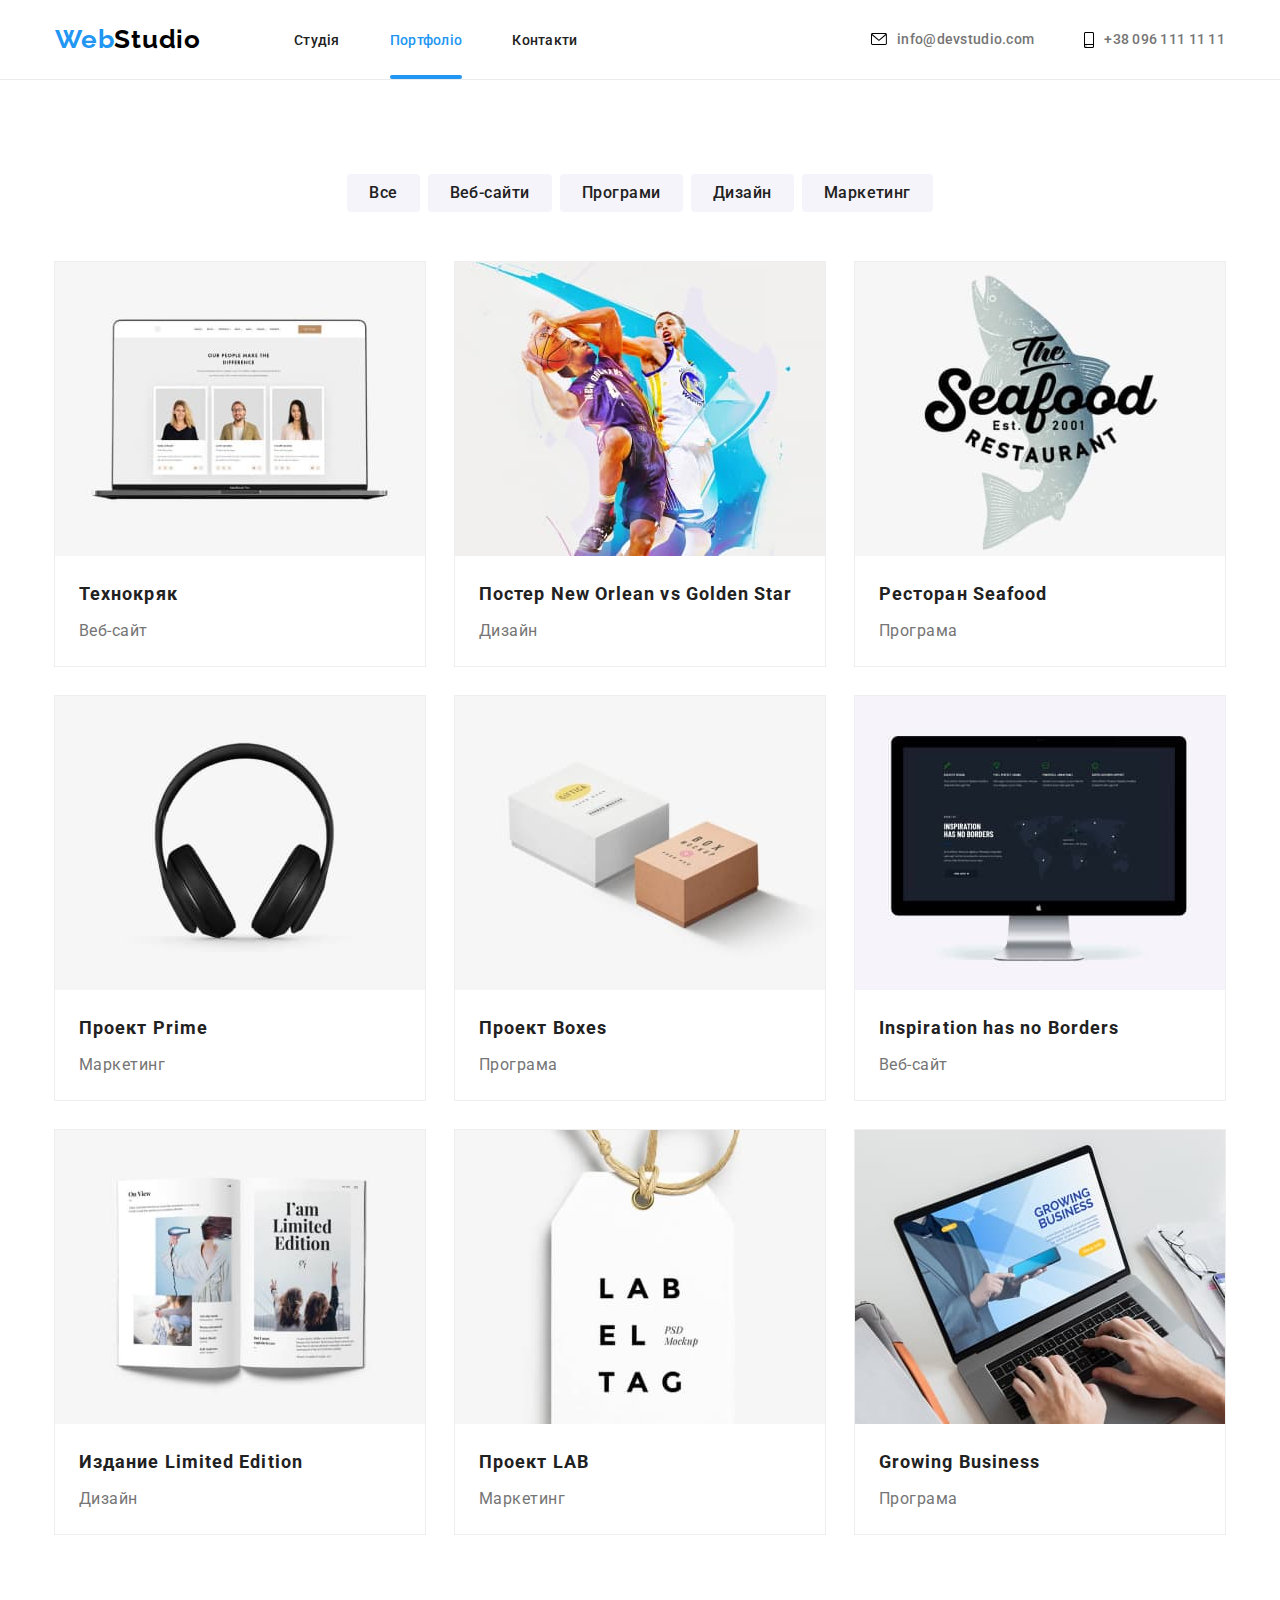
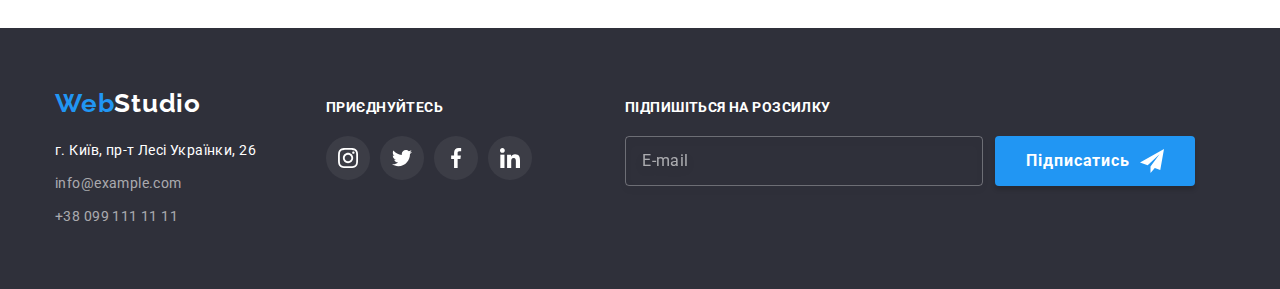
==== portfolio.html @ fa638c3e "copied" ====
<!DOCTYPE html>
<html lang="en">
<head>
    <meta charset="UTF-8">
    <meta http-equiv="X-UA-Compatible" content="IE=edge">
    <meta name="viewport" content="width=device-width, initial-scale=1.0">
    <link rel="stylesheet" href="https://cdnjs.cloudflare.com/ajax/libs/modern-normalize/1.0.0/modern-normalize.min.css">
    <link rel="stylesheet" href="css/main.min.css">
    <link rel="preconnect" href="https://fonts.googleapis.com">
    <link rel="preconnect" href="https://fonts.gstatic.com" crossorigin>
    <link href="https://fonts.googleapis.com/css2?family=Raleway:wght@700&family=Roboto:wght@400;500;700;900&display=swap"
        rel="stylesheet">
    <title>Portfolio</title>
</head>

<body>
    <header class="header">
        <!--Header-->
        <div class="container">
            <a class="logo link" href="">Web<span class="logo-span link">Studio</span></a>
            <nav class="nav">
                <ul class="nav__list list">
                    <li><a class="nav__link link" href="index.html">Студія</a></li>
                    <li><a class="nav__link link nav-portfolio" href="portfolio.html">Портфоліо</a></li>
                    <li><a class="nav__link link" href="/contacts">Контакти</a></li>
                </ul>
            </nav>
            <ul class="contact-list list">
                <li class="contact-list__item">
                    <a class="contact-list__contacts header-email link" href="mailto:info@devstudio.com">
                        <svg class="contact-list__icon" width="16" height="12">
                            <use href="./images/symbol-defs.svg#icon-envelope"></use>
                        </svg>info@devstudio.com
                    </a>
                </li>
                <li class="contact-list__item">
                    <a class="contact-list__contacts link" href="tel:+380961111111">
                        <svg class="contact-list__icon" width="10" height="16">
                            <use href="./images/symbol-defs.svg#icon-smartphone"></use>
                        </svg>+38 096 111 11 11
                    </a>
                </li>
            </ul>
        </div>
    </header>
    <main>
        <section class="portfolio-section section">
            <div class="container">
                <!--Filters-->
                <ul class="button-list list">
                    <li class="button-item">
                        <button class="button" type="button">Все</button>
                    </li>
                    <li class="button-item">
                        <button class="button" type="button">Веб-сайти</button>
                    </li>
                    <li class="button-item">
                        <button class="button" type="button">Програми</button>
                    </li>
                    <li class="button-item">
                        <button class="button" type="button">Дизайн</button>
                    </li>
                    <li class="button-item">
                        <button class="button" type="button">Маркетинг</button>
                    </li>
                </ul>
                <!--Projects-->
                <ul class="site-list list">
                    <li class="site-item">
                        <a class="project-link link" href="">
                            <div class="site-top-wrapper">
                                <img src="images/techcrack.jpg" alt="Технокряк" width="370" height="294">
                                <p class="site-top-text">Ресурс пропонує комплексні пропозиції з різним рівнем функціоналу та сервісів. Все це
                                    дозволить відвідувачу отримати вичерпні відомості про компанію або приватну особу</p>
                            </div>
                            <div class="project-info">
                                <h2 class="project-title">Технокряк</h2>
                                <p class="project-decription">Веб-сайт</p>
                            </div>
                        </a>
                    </li>
                    <li class="site-item">
                        <a class="project-link link" href="">
                            <div class="site-top-wrapper">
                                <img src="images/backetball.jpg" alt="New Orlean vs Golden Star" width="370" height="294">
                                <p class="site-top-text">Ресурс пропонує комплексні пропозиції з різним рівнем функціоналу та сервісів. Все це
                                    дозволить відвідувачу отримати вичерпні відомості про компанію або приватну особу</p>
                            </div>
                            <div class="project-info">
                                <h2 class="project-title">Постер New Orlean vs Golden Star</h2>
                                <p class="project-decription">Дизайн</p>
                            </div>
                        </a>
                    </li>
                    <li class="site-item">
                        <a class="project-link link" href="">
                            <div class="site-top-wrapper">
                                <img src="images/seafood.jpg" alt="Ресторан Seafood" width="370" height="294">
                                <p class="site-top-text">Ресурс пропонує комплексні пропозиції з різним рівнем функціоналу та сервісів. Все це
                                    дозволить відвідувачу отримати вичерпні відомості про компанію або приватну особу</p>
                            </div>
                            <div class="project-info">
                                <h2 class="project-title">Ресторан Seafood</h2>
                                <p class="project-decription">Програма</p>
                            </div>
                        </a>
                    </li>
                    <li class="site-item">
                        <a class="project-link link" href="">
                            <div class="site-top-wrapper">
                                <img src="images/headphones.jpg" alt="Проект Prime" width="370" height="294">
                                <p class="site-top-text">Ресурс пропонує комплексні пропозиції з різним рівнем функціоналу та сервісів. Все це
                                    дозволить відвідувачу отримати вичерпні відомості про компанію або приватну особу</p>
                            </div>
                            <div class="project-info">
                                <h2 class="project-title">Проект Prime</h2>
                                <p class="project-decription">Маркетинг</p>
                            </div>
                        </a>
                    </li>
                    <li class="site-item">
                        <a class="project-link link" href="">
                            <div class="site-top-wrapper">
                                <img src="images/boxes.jpg" alt="Проект Boxes" width="370" height="294">
                                <p class="site-top-text">Ресурс пропонує комплексні пропозиції з різним рівнем функціоналу та сервісів. Все це
                                    дозволить відвідувачу отримати вичерпні відомості про компанію або приватну особу</p>
                            </div>
                            <div class="project-info">
                                <h2 class="project-title">Проект Boxes</h2>
                                <p class="project-decription">Програма</p>
                            </div>
                        </a>
                    </li>
                    <li class="site-item">
                        <a class="project-link link" href="">
                            <div class="site-top-wrapper">
                                <img src="images/monitor.jpg" alt="Inspiration has no Borders" width="370" height="294">
                                <p class="site-top-text">Ресурс пропонує комплексні пропозиції з різним рівнем функціоналу та сервісів. Все це
                                    дозволить відвідувачу отримати вичерпні відомості про компанію або приватну особу</p>
                            </div>
                            <div class="project-info">
                                <h2 class="project-title">Inspiration has no Borders</h2>
                                <p class="project-decription">Веб-сайт</p>
                            </div>
                        </a>
                    </li>
                    <li class="site-item">
                        <a class="project-link link" href="">
                            <div class="site-top-wrapper">
                                <img src="images/book.jpg" alt="Издание Limited Edition" width="370" height="294">
                                <p class="site-top-text">Ресурс пропонує комплексні пропозиції з різним рівнем функціоналу та сервісів. Все це
                                    дозволить відвідувачу отримати вичерпні відомості про компанію або приватну особу</p>
                            </div>
                            <div class="project-info">
                                <h2 class="project-title">Издание Limited Edition</h2>
                                <p class="project-decription">Дизайн</p>
                            </div>
                        </a>
                    </li>
                    <li class="site-item">
                            <a class="project-link link" href="">
                            <div class="site-top-wrapper">
                                <img src="images/tag.jpg" alt="Проект LAB" width="370" height="294">
                                <p class="site-top-text">Ресурс пропонує комплексні пропозиції з різним рівнем функціоналу та сервісів. Все це
                                    дозволить відвідувачу отримати вичерпні відомості про компанію або приватну особу</p>
                            </div>
                            <div class="project-info">
                                <h2 class="project-title">Проект LAB</h2>
                                <p class="project-decription">Маркетинг</p>
                            </div>
                        </a>
                    </li>
                    <li class="site-item">
                        <a class="project-link link" href="">
                            <div class="site-top-wrapper">
                                <img src="images/laptop.jpg" alt="Growing Business" width="370" height="294">
                                <p class="site-top-text">Ресурс пропонує комплексні пропозиції з різним рівнем функціоналу та сервісів. Все це
                                    дозволить відвідувачу отримати вичерпні відомості про компанію або приватну особу</p>
                            </div>
                            <div class="project-info">
                                <h2 class="project-title">Growing Business</h2>
                                <p class="project-decription">Програма</p>
                            </div>
                        </a>
                    </li>
                </ul>
            </div>
        </section>
    </main>
    <!--WebStudio Footer-->
    <footer class="footer">
        <div class="container">
            <div class="addres-container">
                <a class="footer-company-logo1 link" href="">Web<span class="footer-company-logo2 link">Studio</span></a>
                <address>
                    <ul class="location-list list">
                        <li class="location-item">
                            <p class="location">г. Київ, пр-т Лесі Українки, 26</p>
                        </li>
                        <li class="location-item">
                            <a class="footer-contacts footer-email link" href="mailto:info@example.com">info@example.com</a>
                        </li>
                        <li class="location-item">
                            <a class="footer-contacts link" href="tel:+380991111111">+38 099 111 11 11</a>
                        </li>
                    </ul>
                </address>
            </div>
            <div class="social-container">
                <h3 class="footer-link-title">Приєднуйтесь</h3>
                <ul class="footer-social-list list">
                    <li class="footer-social-item">
                        <a href="" class="footer-social-link link">
                            <svg class="footer-social-icon" width="20" height="20">
                                <use href="./images/symbol-defs.svg#icon-instagram"></use>
                            </svg>
                        </a>
                    </li>
                    <li class="footer-social-item">
                        <a href="" class="footer-social-link link">
                            <svg class="footer-social-icon" width="20" height="20">
                                <use href="./images/symbol-defs.svg#icon-twitter"></use>
                            </svg>
                        </a>
                    </li>
                    <li class="footer-social-item">
                        <a href="" class="footer-social-link link">
                            <svg class="footer-social-icon" width="20" height="20">
                                <use href="./images/symbol-defs.svg#icon-facebook"></use>
                            </svg>
                        </a>
                    </li>
                    <li class="footer-social-item">
                        <a href="" class="footer-social-link link">
                            <svg class="footer-social-icon" width="20" height="20">
                                <use href="./images/symbol-defs.svg#icon-linkedin"></use>
                            </svg>
                        </a>
                    </li>
                </ul>
            </div>
            <div class="footer-sub-container">
                <h3 class="footer-sub-title">Підпишіться на розсилку</h3>
                <form role="group" class="footer-sub-form">
                    <input type="text" name="user-sub" id="user-sub" placeholder="E-mail" class="footer-sub-input">
                    <button type="submit" name="user-sub" id="user-sub" class="footer-sub-button">Підписатись
                        <svg class="footer-sub-icon" width="24" height="24">
                            <use href="./images/symbol-defs.svg#icon-send"></use>
                        </svg>
                    </button>
                </form>
            </div>
        </div>
    </footer>
</body>
</html>
---- css/main.min.css ----
:root{--typical-margin: 94px;--main-text-color: #212121;--main-active-color: #2196F3;--white-bg-txt: #FFFFFF}body{font-family:"Roboto",sans-serif;color:#212121}.list{list-style:none}.link{text-decoration:none}p,h1,h2,h3,h4,h5,h6{margin:0}ul,ol{margin:0;padding-left:0}button{cursor:pointer}img{display:block}.container{width:1200px;margin:0 auto;padding-left:15px;padding-right:15px}.section{padding-top:94px;padding-bottom:94px}.visually-hidden{clip:rect(0 0 0 0);clip-path:inset(50%);height:1px;overflow:hidden;position:absolute;white-space:nowrap;width:1px}.header{background-color:var(--white-bg-txt);padding-top:24px;padding-bottom:24px;border-bottom:1px solid #ececec}.header .container{display:flex;align-items:center}.logo{color:var(--main-active-color);margin-right:93px}.logo-span{color:#000}.logo,.logo-span{font-family:"Raleway";font-weight:700;font-size:26px;line-height:1.1924;letter-spacing:.03em}.nav__list{display:flex;align-items:center;padding:0}.nav__link{color:var(--main-text-color);font-weight:500;font-size:14px;line-height:1.1426;letter-spacing:.02em;display:flex;margin-right:50px;transition-property:color;transition-duration:250ms;transition-timing-function:cubic-bezier(0.4, 0, 0.2, 1);position:relative}.nav-studio,.nav-portfolio{color:#2196f3}.nav-studio::after,.nav-portfolio::after{content:"";width:100%;height:4px;background-color:#2196f3;border-radius:2px;position:absolute;bottom:-32px}.contact-list{display:flex;margin-left:auto;align-items:center;padding:0}.contact-list__contacts{font-style:normal;font-weight:500;font-size:14px;line-height:1.14;letter-spacing:.02em;color:#757575;display:flex;align-items:center;transition-property:color;transition-duration:250ms;transition-timing-function:cubic-bezier(0.4, 0, 0.2, 1)}.contact-list__icon{margin-right:10px;transition-duration:250ms;transition-timing-function:cubic-bezier(0.4, 0, 0.2, 1)}.contact-list__contacts:hover,.contact-list__contacts:focus{color:var(--main-active-color)}.contact-list__contacts:hover .contact-list__icon,.contact-list__contacts:focus .contact-list__icon{fill:var(--main-active-color)}.header-email{margin-right:50px}.hero{background-image:linear-gradient(rgba(47, 48, 58, 0.4), rgba(47, 48, 58, 0.4)),url(../images/background-img.jpg);max-width:1600px;margin:0 auto}.hero .container{display:flex;flex-direction:column;align-items:center;padding-top:200px;padding-bottom:200px}.hero__title{font-style:normal;font-weight:900;font-size:44px;line-height:1.36;color:var(--white-bg-txt);text-align:center;letter-spacing:.06em;text-transform:uppercase;margin-bottom:30px}.hero__button{font-family:"Roboto",sans-serif;width:200px;height:50px;background:var(--main-active-color);border:none;font-weight:700;font-size:16px;line-height:1.87;letter-spacing:.06em;color:var(--white-bg-txt);border-radius:4px}.specialisation{padding-bottom:0}.specialisation__list{display:flex}.specialisation__item{width:270px}.specialisation__item:not(:last-child){margin-right:30px}.specialisation__container{height:120px;background-color:#f5f4fa;border-radius:4px;display:flex;align-items:center;justify-content:center;margin-bottom:30px}.specialisation__title{font-weight:700;font-size:14px;line-height:1.14;letter-spacing:.03em;text-transform:uppercase;margin-bottom:10px}.specialisation__text{font-weight:400;font-size:14px;line-height:1.71;letter-spacing:.03em;color:#757575}.work__list{display:flex;margin-left:-30px}.work__item{flex-basis:calc(33.3333333333% - 30px);margin-left:30px}.work__container{position:relative}.work__container>.work__text{font-weight:700;font-size:14px;line-height:1.142;text-align:center;letter-spacing:.03em;text-transform:uppercase;color:#fff;position:absolute;bottom:0;left:50%;transform:translate(-50%);padding:27px 0;width:100%;background-color:rgba(47,48,58,.8)}.work__title{font-weight:700;font-size:36px;line-height:1.16;text-align:center;letter-spacing:.03em;margin-bottom:50px}.team{background-color:#f5f4fa}.team__title{font-weight:700;font-size:36px;line-height:1.16;text-align:center;letter-spacing:.03em;margin-bottom:50px}.team__list{display:flex;margin-left:-30px}.person{background-color:var(--white-bg-txt);box-shadow:0px 1px 3px rgba(0,0,0,.12),0px 1px 1px rgba(0,0,0,.14),0px 2px 1px rgba(0,0,0,.2);border-radius:0px 0px 4px 4px;flex-basis:calc(25% - 30px);margin-left:30px}.person__text{padding-top:30px;padding-bottom:30px}.person__name{font-weight:500;font-size:16px;line-height:1.19;text-align:center;letter-spacing:.03em;margin-bottom:10px}.person__position{font-weight:400;font-size:16px;line-height:1.19;text-align:center;letter-spacing:.03em;color:#757575;margin-bottom:16px}.social-list{display:flex;justify-content:center}.social-list__item{width:44px;height:44px;margin-right:10px}.social-list__item:last-child{margin-right:0}.social-list__link{width:100%;height:100%;border-radius:50%;display:flex;align-items:center;justify-content:center;background-color:#fff;fill:#afb1b8;transition-property:background-color;transition-duration:250ms;transition-timing-function:cubic-bezier(0.4, 0, 0.2, 1)}.social-list__link:hover,.social-list__link:focus{background-color:#2196f3}.social-list__link:hover .social-list__icon,.social-list__link:focus .social-list__icon{fill:#fff}.social-list__icon{transition-property:fill;transition-duration:250ms;transition-timing-function:cubic-bezier(0.4, 0, 0.2, 1)}.client__title{font-weight:700;font-size:36px;line-height:1.16;text-align:center;letter-spacing:.03em;margin-bottom:50px}.client__list{display:flex}.client__item{margin-right:30px}.client__item:last-child{margin-right:0}.client__link{width:170px;height:92px;border:1px solid #afb1b8;fill:#afb1b8;border-radius:4px;display:flex;align-items:center;justify-content:center;transition-property:border-color;transition-duration:250ms;transition-timing-function:cubic-bezier(0.4, 0, 0.2, 1)}.client__link:hover,.client__link:focus{border-color:var(--main-active-color)}.client__link:hover .client__icon,.client__link:focus .client__icon{fill:var(--main-active-color)}.client__icon{transition-property:fill;transition-duration:250ms;transition-timing-function:cubic-bezier(0.4, 0, 0.2, 1)}.footer{padding-top:60px;padding-bottom:60px;background-color:#2f303a;display:flex}.footer .container{display:flex}.footer-company-logo1{color:var(--main-active-color)}.footer-company-logo2{color:var(--white-bg-txt)}.footer-company-logo1,.footer-company-logo2{font-family:"Raleway";font-weight:700;font-size:26px;line-height:1.19;letter-spacing:.03em}.footer-contacts{font-style:normal;font-weight:400;font-size:14px;line-height:1.714;letter-spacing:.03em;color:rgba(255,255,255,.6);display:flex;transition-property:color;transition-duration:250ms;transition-timing-function:cubic-bezier(0.4, 0, 0.2, 1)}.footer-contacts:hover,.footer-contacts:focus{color:#2196f3}.footer-email{margin-bottom:9px}.location{font-style:normal;color:var(--white-bg-txt);margin-bottom:9px;margin-top:20px;font-weight:400;font-size:14px;line-height:1.714;letter-spacing:.03em}.footer-link-title{font-weight:700;font-size:14px;line-height:1.14;letter-spacing:.03em;text-transform:uppercase;margin-bottom:20px;color:var(--white-bg-txt)}.footer-social-list{display:flex}.footer-social-item{width:44px;height:44px;margin-right:10px}.footer-social-item:last-child{margin-right:0}.footer-social-link{width:100%;height:100%;border-radius:50%;display:flex;align-items:center;justify-content:center;background-color:rgba(255,255,255,.062745098);fill:#fff;transition-property:background-color;transition-duration:250ms;transition-timing-function:cubic-bezier(0.4, 0, 0.2, 1)}.footer-social-link:hover,.footer-social-link:focus{background-color:#2196f3}.addres-container{margin-right:70px}.social-container{padding-top:12px;margin-bottom:40px;margin-right:93px}.footer-sub-container{padding-top:12px;padding-bottom:32px}.footer-sub-form{display:flex}.footer-sub-title{font-weight:700;font-size:14px;line-height:1.14;letter-spacing:.03em;text-transform:uppercase;color:#fff;margin-bottom:20px}.footer-sub-button{color:#fff;font-weight:700;font-size:16px;line-height:1.88;letter-spacing:.06em;background:#2196f3;box-shadow:0px 4px 4px rgba(0,0,0,.15);border-radius:4px;border:none;width:200px;height:50px;display:flex;align-items:center;justify-content:center;cursor:pointer}.footer-sub-icon{margin-left:10px;fill:#fff}.footer-sub-input{border:1px solid rgba(255,255,255,.3);filter:drop-shadow(0px 4px 4px rgba(0, 0, 0, 0.15));border-radius:4px;color:#fff;width:358px;height:50px;margin-right:12px;padding-left:16px;background-color:rgba(0,0,0,0);outline:none}.footer-sub-input:hover,.footer-sub-input:focus{border:1px solid #2196f3}.footer-sub-input:hover::placeholder,.footer-sub-input:focus::placeholder{color:#fff}.footer-sub-input::placeholder{font-weight:400;font-size:16px;line-height:1.25;display:flex;align-items:center;letter-spacing:.03em;color:rgba(255,255,255,.6)}.button{font-family:"Roboto",sans-serif;font-weight:500;font-size:16px;line-height:1.63;letter-spacing:.03em;color:var(--main-text-color);background:#f5f4fa;border:none;border-radius:4px;padding:6px 22px;transition-duration:250ms;transition-timing-function:cubic-bezier(0.4, 0, 0.2, 1)}.button:hover,.button:focus{color:var(--white-bg-txt);background-color:var(--main-active-color);box-shadow:0px 3px 1px rgba(0,0,0,.1),0px 1px 2px rgba(0,0,0,.08),0px 2px 2px rgba(0,0,0,.12)}.site-list,.button-list{display:flex;flex-wrap:wrap}.site-list{margin:-15px}.button-list{justify-content:center;margin-bottom:50px}.button-list .button-item:not(:last-child){margin-right:8px}.site-item{box-sizing:content-box;width:370px;flex-basis:calc(33.3333333333% - 30px);margin:15px;outline:1px solid #eee;transition-property:box-shadow;transition-duration:250ms;transition-timing-function:cubic-bezier(0.4, 0, 0.2, 1)}.site-item:hover,.site-item:focus{box-shadow:0px 1px 1px rgba(0,0,0,.12),0px 4px 4px rgba(0,0,0,.06),1px 4px 6px rgba(0,0,0,.16)}.site-item:hover .site-top-text{transform:translateY(0)}.site-top-wrapper{position:relative;overflow:hidden}.site-top-text{position:absolute;font-weight:400;font-size:18px;letter-spacing:.03em;line-height:1.56;color:#fff;background:rgba(33,150,243,.9);top:0;padding:66px 24px;margin:0;min-height:168px;transform:translateY(100%);transition:transform 250ms linear;transition-timing-function:cubic-bezier(0.4, 0, 0.2, 1)}.project-title{font-weight:700;font-size:18px;line-height:2;letter-spacing:.06em;color:var(--main-text-color);margin-bottom:4px}.project-decription{font-weight:400;font-size:16px;line-height:1.87;letter-spacing:.03em;color:#757575}.project-info{padding:20px 24px}.backdrop{width:100%;height:100%;background-color:rgba(0,0,0,.2);position:fixed;top:0;transition:opacity 300ms,visibility 300ms}.backdrop.is-hidden .modal{transform:translate(-50%, -50%) scale(0);transition:transform 250ms linear}.modal-window{width:528px;height:581px;background-color:#fff;border-radius:4px;box-shadow:0px 1px 3px rgba(0,0,0,.12),0px 1px 1px rgba(0,0,0,.14),0px 2px 1px rgba(0,0,0,.2);position:absolute;top:50%;left:50%;transform:translate(-50%, -50%) scale(1);transition-timing-function:cubic-bezier(0.37, 0.23, 0.94, 0.82);padding:40px}.modal-button{width:30px;height:30px;border:1px solid rgba(0,0,0,.1);background-color:#fff;border-radius:50%;position:absolute;top:8px;right:8px;cursor:pointer;display:flex;align-items:center;justify-content:center;padding:0;transition:fill 250ms cubic-bezier(0.4, 0, 0.2, 1)}.modal-button:hover{fill:#2196f3}.is-hidden{visibility:hidden;opacity:0;pointer-events:none}.modal-title{font-weight:700;font-size:20px;line-height:1.15;text-align:center;letter-spacing:.03em;color:#212121;margin-bottom:12px}.modal-field{margin-bottom:10px}.modal-label{font-weight:400;font-size:12px;line-height:1.1667;letter-spacing:.01em;color:#757575}.modal-input{width:100%;height:40px;border:1px solid rgba(33,33,33,.2);border-radius:4px;padding-left:42px;outline:none;transition:border-color 250ms cubic-bezier(0.4, 0, 0.2, 1);margin-top:4px}.modal-input:hover,.modal-input:focus{border:1px solid #2196f3}.modal-wrap{position:relative}.modal-wrap:hover .modal-icon,.modal-wrap:focus .modal-icon{fill:var(--main-active-color)}.modal-icon{position:absolute;left:15px;top:50%;fill:#212121;transform:translateY(-50%);transition:fill 250ms cubic-bezier(0.4, 0, 0.2, 1)}.user-comment{width:100%;height:120px;border:1px solid rgba(33,33,33,.2);border-radius:4px;resize:none;padding:12px 16px;margin-top:4px;font-weight:400;font-size:14px;line-height:1.667;letter-spacing:.01em;color:rgba(117,117,117,.5);outline:none;transition:border-color 250ms cubic-bezier(0.4, 0, 0.2, 1)}.user-comment::placeholder{font-weight:400;font-size:12px;line-height:1.1667;letter-spacing:.01em;color:rgba(117,117,117,.5)}.user-comment:hover,.user-comment:focus{border:1px solid #2196f3}.check-text{font-weight:400;font-size:14px;line-height:1.714;letter-spacing:.03em;color:#757575;margin-bottom:20px;display:flex;align-items:center;justify-content:center}.check-text::before{content:"";width:15px;height:15px;border:2px solid #212121;border-radius:3px;margin-right:7px;transition:border-color 250ms cubic-bezier(0.4, 0, 0.2, 1)}.modal-checkbox:checked+.check-text::before{background-color:var(--main-active-color);background-image:url(../images/icon-check.svg);border:none;background-repeat:no-repeat;background-position:center}.modal-checkbox:focus+.check-text::before{border-color:var(--main-active-color)}.modal-link{font-weight:400;font-size:14px;line-height:1.714;letter-spacing:.03em;text-decoration-line:underline;color:#2196f3;margin-left:4px}.modal-submit-button{font-family:"Roboto",sans-serif;display:flex;justify-content:center;align-items:center;width:200px;height:50px;padding:0;margin:0 auto;font-weight:700;font-size:16px;line-height:1.88;text-align:center;letter-spacing:.06em;cursor:pointer;border:none;color:#fff;background:#2196f3;border-radius:4px;transition:box-shadow 250ms cubic-bezier(0.4, 0, 0.2, 1);transition:background-color 250ms cubic-bezier(0.4, 0, 0.2, 1)}.modal-submit-button:hover,.modal-submit-button:focus{box-shadow:0px 4px 4px rgba(0,0,0,.15);background-color:#188ce8}/*# sourceMappingURL=main.min.css.map */
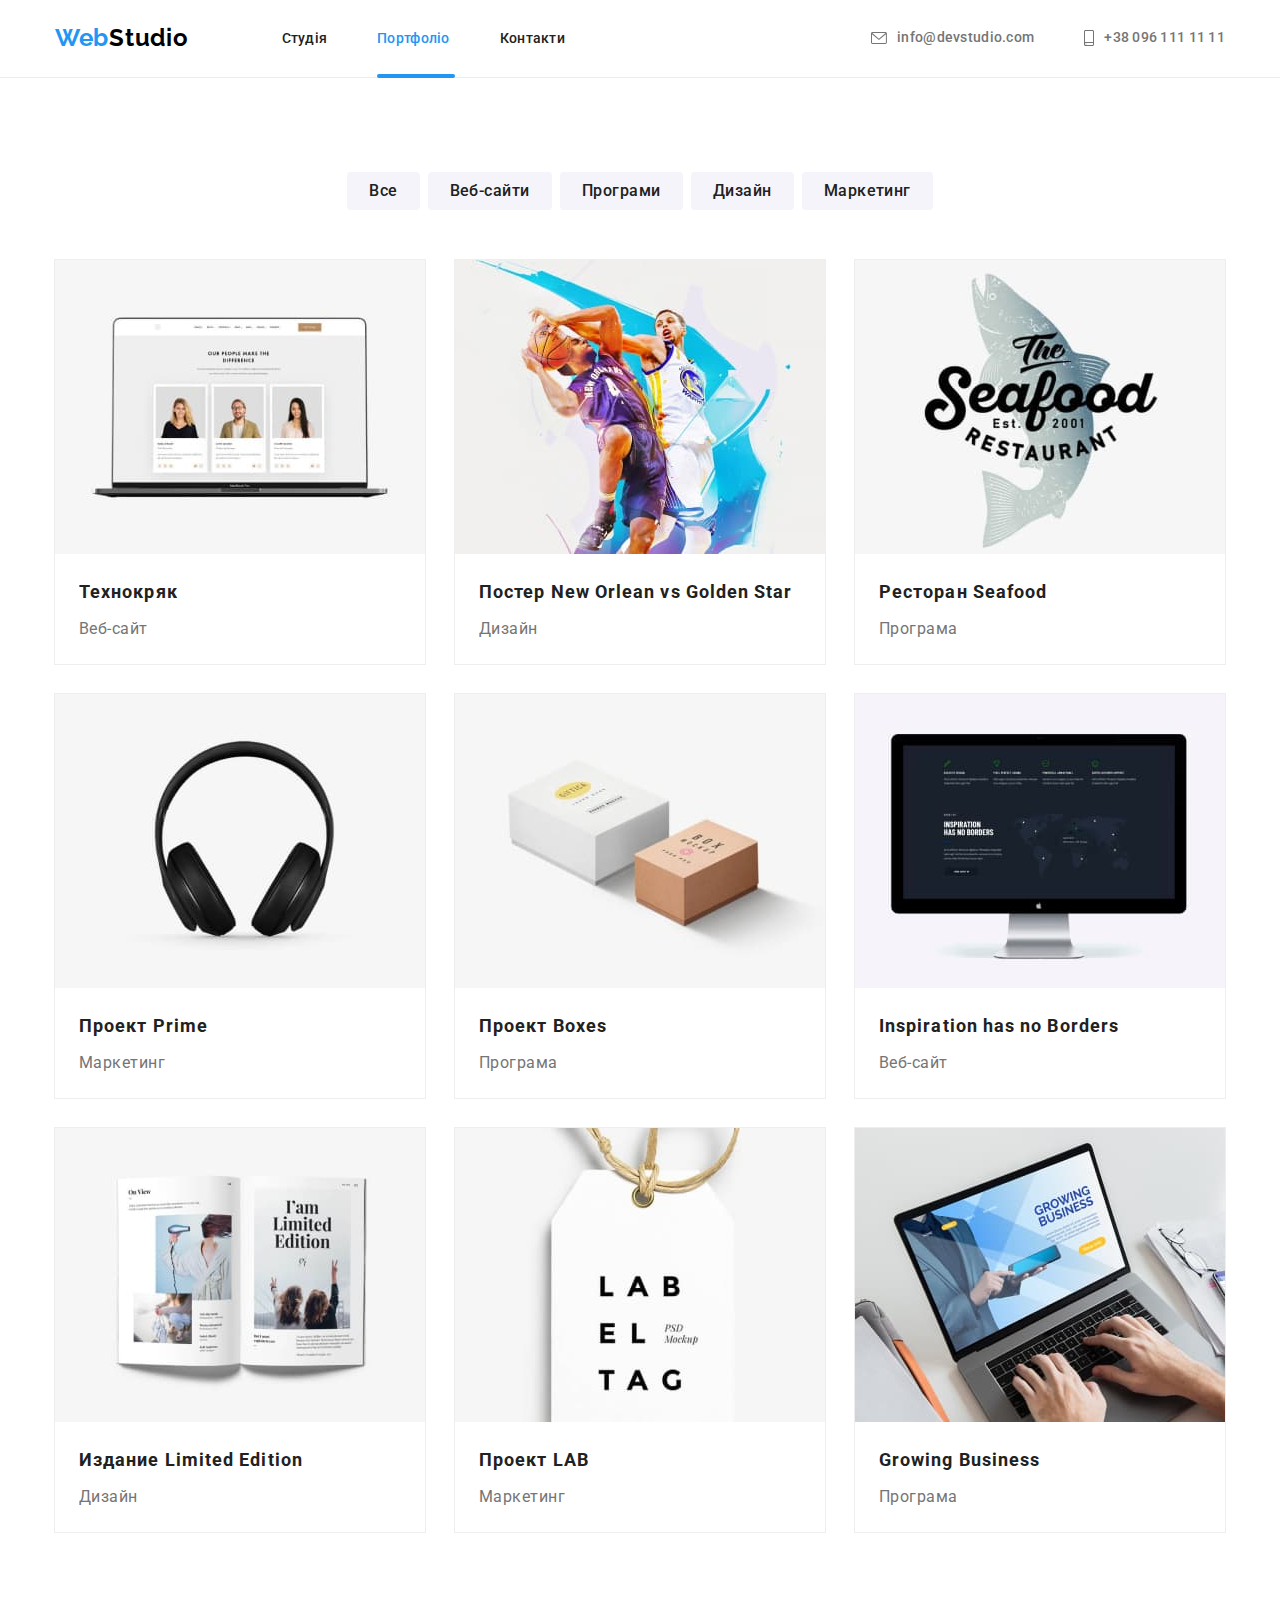
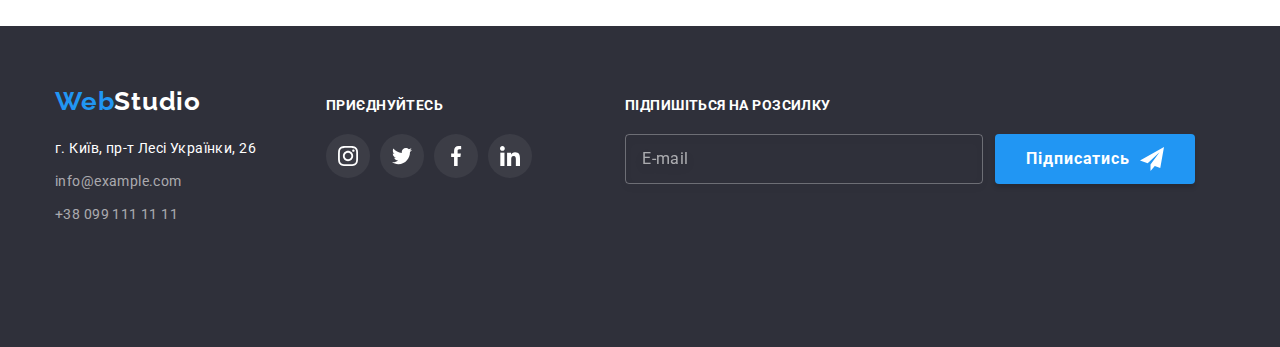
==== commit b1bb51c6: "test1" ====
--- a/portfolio.html
+++ b/portfolio.html
@@ -15,7 +15,6 @@
 
 <body>
     <header class="header">
-        <!--Header-->
         <div class="container">
             <a class="logo link" href="">Web<span class="logo-span link">Studio</span></a>
             <nav class="nav">
@@ -41,6 +40,63 @@
                     </a>
                 </li>
             </ul>
+            <button type="button" class="menu-open-button">
+                <svg width="40" height="40">
+                    <use href="./images/symbol-defs.svg#menu-icon">
+                    </use>
+                </svg>
+            </button>
+        </div>
+        <div class="mob-menu is-hidden">
+            <div class="mob-container">
+                <button type="button" class="menu-close-button">
+                    <svg class="menu-close-icon" width="20" height="20">
+                        <use href="./images/symbol-defs.svg#icon-close">
+                        </use>
+                    </svg>
+                </button>
+                <nav class="mob-navigation">
+                    <ul class="mob-navigate-list list">
+                        <li class="mob-navigate-item">
+                            <a class="mob-nav-buttons" href="./index.html">Студія</a>
+                        </li>
+                        <li class="mob-navigate-item">
+                            <a class="mob-portfolio mob-nav-buttons" href="./portfolio.html">Портфоліо</a>
+                        </li>
+                        <li class="mob-navigate-item">
+                            <a class="mob-nav-buttons" href="">Контакти</a>
+                        </li>
+                    </ul>
+                </nav>
+                <div class="mob-menu-bottom">
+                    <ul class="mob-contact-list">
+                        <li class="mob-contact-tel">
+                            <a class="mob-tel" href="tel:+380961111111">
+                                +38 096 111 11 11
+                            </a>
+                        </li>
+                        <li class="mob-contact-gmail">
+                            <a class="mob-gmail" href="mailto:info@devstudio.com">
+                                info@devstudio.com
+                            </a>
+                        </li>
+                    </ul>
+                    <ul class="mob-soc-list">
+                        <li class="mob-soc-item">
+                            <a href="" class="mob-soc-link">Instagram</a>
+                        </li>
+                        <li class="mob-soc-item">
+                            <a href="" class="mob-soc-link">Twitter</a>
+                        </li>
+                        <li class="mob-soc-item">
+                            <a href="" class="mob-soc-link">Facebook</a>
+                        </li>
+                        <li class="mob-soc-item">
+                            <a href="" class="mob-soc-link">Linkedin</a>
+                        </li>
+                    </ul>
+                </div>
+            </div>
         </div>
     </header>
     <main>
@@ -69,7 +125,7 @@
                     <li class="site-item">
                         <a class="project-link link" href="">
                             <div class="site-top-wrapper">
-                                <img src="images/techcrack.jpg" alt="Технокряк" width="370" height="294">
+                                <img class="site-img" src="images/techcrack.jpg" alt="Технокряк" width="370" height="294">
                                 <p class="site-top-text">Ресурс пропонує комплексні пропозиції з різним рівнем функціоналу та сервісів. Все це
                                     дозволить відвідувачу отримати вичерпні відомості про компанію або приватну особу</p>
                             </div>
@@ -82,7 +138,7 @@
                     <li class="site-item">
                         <a class="project-link link" href="">
                             <div class="site-top-wrapper">
-                                <img src="images/backetball.jpg" alt="New Orlean vs Golden Star" width="370" height="294">
+                                <img class="site-img" src="images/backetball.jpg" alt="New Orlean vs Golden Star" width="370" height="294">
                                 <p class="site-top-text">Ресурс пропонує комплексні пропозиції з різним рівнем функціоналу та сервісів. Все це
                                     дозволить відвідувачу отримати вичерпні відомості про компанію або приватну особу</p>
                             </div>
@@ -95,7 +151,7 @@
                     <li class="site-item">
                         <a class="project-link link" href="">
                             <div class="site-top-wrapper">
-                                <img src="images/seafood.jpg" alt="Ресторан Seafood" width="370" height="294">
+                                <img class="site-img" src="images/seafood.jpg" alt="Ресторан Seafood" width="370" height="294">
                                 <p class="site-top-text">Ресурс пропонує комплексні пропозиції з різним рівнем функціоналу та сервісів. Все це
                                     дозволить відвідувачу отримати вичерпні відомості про компанію або приватну особу</p>
                             </div>
@@ -108,7 +164,7 @@
                     <li class="site-item">
                         <a class="project-link link" href="">
                             <div class="site-top-wrapper">
-                                <img src="images/headphones.jpg" alt="Проект Prime" width="370" height="294">
+                                <img class="site-img" src="images/headphones.jpg" alt="Проект Prime" width="370" height="294">
                                 <p class="site-top-text">Ресурс пропонує комплексні пропозиції з різним рівнем функціоналу та сервісів. Все це
                                     дозволить відвідувачу отримати вичерпні відомості про компанію або приватну особу</p>
                             </div>
@@ -121,7 +177,7 @@
                     <li class="site-item">
                         <a class="project-link link" href="">
                             <div class="site-top-wrapper">
-                                <img src="images/boxes.jpg" alt="Проект Boxes" width="370" height="294">
+                                <img class="site-img" src="images/boxes.jpg" alt="Проект Boxes" width="370" height="294">
                                 <p class="site-top-text">Ресурс пропонує комплексні пропозиції з різним рівнем функціоналу та сервісів. Все це
                                     дозволить відвідувачу отримати вичерпні відомості про компанію або приватну особу</p>
                             </div>
@@ -134,7 +190,7 @@
                     <li class="site-item">
                         <a class="project-link link" href="">
                             <div class="site-top-wrapper">
-                                <img src="images/monitor.jpg" alt="Inspiration has no Borders" width="370" height="294">
+                                <img class="site-img" src="images/monitor.jpg" alt="Inspiration has no Borders" width="370" height="294">
                                 <p class="site-top-text">Ресурс пропонує комплексні пропозиції з різним рівнем функціоналу та сервісів. Все це
                                     дозволить відвідувачу отримати вичерпні відомості про компанію або приватну особу</p>
                             </div>
@@ -147,7 +203,7 @@
                     <li class="site-item">
                         <a class="project-link link" href="">
                             <div class="site-top-wrapper">
-                                <img src="images/book.jpg" alt="Издание Limited Edition" width="370" height="294">
+                                <img class="site-img" src="images/book.jpg" alt="Издание Limited Edition" width="370" height="294">
                                 <p class="site-top-text">Ресурс пропонує комплексні пропозиції з різним рівнем функціоналу та сервісів. Все це
                                     дозволить відвідувачу отримати вичерпні відомості про компанію або приватну особу</p>
                             </div>
@@ -160,7 +216,7 @@
                     <li class="site-item">
                             <a class="project-link link" href="">
                             <div class="site-top-wrapper">
-                                <img src="images/tag.jpg" alt="Проект LAB" width="370" height="294">
+                                <img class="site-img" src="images/tag.jpg" alt="Проект LAB" width="370" height="294">
                                 <p class="site-top-text">Ресурс пропонує комплексні пропозиції з різним рівнем функціоналу та сервісів. Все це
                                     дозволить відвідувачу отримати вичерпні відомості про компанію або приватну особу</p>
                             </div>
@@ -173,7 +229,7 @@
                     <li class="site-item">
                         <a class="project-link link" href="">
                             <div class="site-top-wrapper">
-                                <img src="images/laptop.jpg" alt="Growing Business" width="370" height="294">
+                                <img class="site-img" src="images/laptop.jpg" alt="Growing Business" width="370" height="294">
                                 <p class="site-top-text">Ресурс пропонує комплексні пропозиції з різним рівнем функціоналу та сервісів. Все це
                                     дозволить відвідувачу отримати вичерпні відомості про компанію або приватну особу</p>
                             </div>
@@ -252,5 +308,6 @@
             </div>
         </div>
     </footer>
+    <script src="./js/mobile-menu.js"></script>
 </body>
 </html>--- a/css/main.min.css
+++ b/css/main.min.css
@@ -1 +1 @@
-:root{--typical-margin: 94px;--main-text-color: #212121;--main-active-color: #2196F3;--white-bg-txt: #FFFFFF}body{font-family:"Roboto",sans-serif;color:#212121}.list{list-style:none}.link{text-decoration:none}p,h1,h2,h3,h4,h5,h6{margin:0}ul,ol{margin:0;padding-left:0}button{cursor:pointer}img{display:block}.container{width:1200px;margin:0 auto;padding-left:15px;padding-right:15px}.section{padding-top:94px;padding-bottom:94px}.visually-hidden{clip:rect(0 0 0 0);clip-path:inset(50%);height:1px;overflow:hidden;position:absolute;white-space:nowrap;width:1px}.header{background-color:var(--white-bg-txt);padding-top:24px;padding-bottom:24px;border-bottom:1px solid #ececec}.header .container{display:flex;align-items:center}.logo{color:var(--main-active-color);margin-right:93px}.logo-span{color:#000}.logo,.logo-span{font-family:"Raleway";font-weight:700;font-size:26px;line-height:1.1924;letter-spacing:.03em}.nav__list{display:flex;align-items:center;padding:0}.nav__link{color:var(--main-text-color);font-weight:500;font-size:14px;line-height:1.1426;letter-spacing:.02em;display:flex;margin-right:50px;transition-property:color;transition-duration:250ms;transition-timing-function:cubic-bezier(0.4, 0, 0.2, 1);position:relative}.nav-studio,.nav-portfolio{color:#2196f3}.nav-studio::after,.nav-portfolio::after{content:"";width:100%;height:4px;background-color:#2196f3;border-radius:2px;position:absolute;bottom:-32px}.contact-list{display:flex;margin-left:auto;align-items:center;padding:0}.contact-list__contacts{font-style:normal;font-weight:500;font-size:14px;line-height:1.14;letter-spacing:.02em;color:#757575;display:flex;align-items:center;transition-property:color;transition-duration:250ms;transition-timing-function:cubic-bezier(0.4, 0, 0.2, 1)}.contact-list__icon{margin-right:10px;transition-duration:250ms;transition-timing-function:cubic-bezier(0.4, 0, 0.2, 1)}.contact-list__contacts:hover,.contact-list__contacts:focus{color:var(--main-active-color)}.contact-list__contacts:hover .contact-list__icon,.contact-list__contacts:focus .contact-list__icon{fill:var(--main-active-color)}.header-email{margin-right:50px}.hero{background-image:linear-gradient(rgba(47, 48, 58, 0.4), rgba(47, 48, 58, 0.4)),url(../images/background-img.jpg);max-width:1600px;margin:0 auto}.hero .container{display:flex;flex-direction:column;align-items:center;padding-top:200px;padding-bottom:200px}.hero__title{font-style:normal;font-weight:900;font-size:44px;line-height:1.36;color:var(--white-bg-txt);text-align:center;letter-spacing:.06em;text-transform:uppercase;margin-bottom:30px}.hero__button{font-family:"Roboto",sans-serif;width:200px;height:50px;background:var(--main-active-color);border:none;font-weight:700;font-size:16px;line-height:1.87;letter-spacing:.06em;color:var(--white-bg-txt);border-radius:4px}.specialisation{padding-bottom:0}.specialisation__list{display:flex}.specialisation__item{width:270px}.specialisation__item:not(:last-child){margin-right:30px}.specialisation__container{height:120px;background-color:#f5f4fa;border-radius:4px;display:flex;align-items:center;justify-content:center;margin-bottom:30px}.specialisation__title{font-weight:700;font-size:14px;line-height:1.14;letter-spacing:.03em;text-transform:uppercase;margin-bottom:10px}.specialisation__text{font-weight:400;font-size:14px;line-height:1.71;letter-spacing:.03em;color:#757575}.work__list{display:flex;margin-left:-30px}.work__item{flex-basis:calc(33.3333333333% - 30px);margin-left:30px}.work__container{position:relative}.work__container>.work__text{font-weight:700;font-size:14px;line-height:1.142;text-align:center;letter-spacing:.03em;text-transform:uppercase;color:#fff;position:absolute;bottom:0;left:50%;transform:translate(-50%);padding:27px 0;width:100%;background-color:rgba(47,48,58,.8)}.work__title{font-weight:700;font-size:36px;line-height:1.16;text-align:center;letter-spacing:.03em;margin-bottom:50px}.team{background-color:#f5f4fa}.team__title{font-weight:700;font-size:36px;line-height:1.16;text-align:center;letter-spacing:.03em;margin-bottom:50px}.team__list{display:flex;margin-left:-30px}.person{background-color:var(--white-bg-txt);box-shadow:0px 1px 3px rgba(0,0,0,.12),0px 1px 1px rgba(0,0,0,.14),0px 2px 1px rgba(0,0,0,.2);border-radius:0px 0px 4px 4px;flex-basis:calc(25% - 30px);margin-left:30px}.person__text{padding-top:30px;padding-bottom:30px}.person__name{font-weight:500;font-size:16px;line-height:1.19;text-align:center;letter-spacing:.03em;margin-bottom:10px}.person__position{font-weight:400;font-size:16px;line-height:1.19;text-align:center;letter-spacing:.03em;color:#757575;margin-bottom:16px}.social-list{display:flex;justify-content:center}.social-list__item{width:44px;height:44px;margin-right:10px}.social-list__item:last-child{margin-right:0}.social-list__link{width:100%;height:100%;border-radius:50%;display:flex;align-items:center;justify-content:center;background-color:#fff;fill:#afb1b8;transition-property:background-color;transition-duration:250ms;transition-timing-function:cubic-bezier(0.4, 0, 0.2, 1)}.social-list__link:hover,.social-list__link:focus{background-color:#2196f3}.social-list__link:hover .social-list__icon,.social-list__link:focus .social-list__icon{fill:#fff}.social-list__icon{transition-property:fill;transition-duration:250ms;transition-timing-function:cubic-bezier(0.4, 0, 0.2, 1)}.client__title{font-weight:700;font-size:36px;line-height:1.16;text-align:center;letter-spacing:.03em;margin-bottom:50px}.client__list{display:flex}.client__item{margin-right:30px}.client__item:last-child{margin-right:0}.client__link{width:170px;height:92px;border:1px solid #afb1b8;fill:#afb1b8;border-radius:4px;display:flex;align-items:center;justify-content:center;transition-property:border-color;transition-duration:250ms;transition-timing-function:cubic-bezier(0.4, 0, 0.2, 1)}.client__link:hover,.client__link:focus{border-color:var(--main-active-color)}.client__link:hover .client__icon,.client__link:focus .client__icon{fill:var(--main-active-color)}.client__icon{transition-property:fill;transition-duration:250ms;transition-timing-function:cubic-bezier(0.4, 0, 0.2, 1)}.footer{padding-top:60px;padding-bottom:60px;background-color:#2f303a;display:flex}.footer .container{display:flex}.footer-company-logo1{color:var(--main-active-color)}.footer-company-logo2{color:var(--white-bg-txt)}.footer-company-logo1,.footer-company-logo2{font-family:"Raleway";font-weight:700;font-size:26px;line-height:1.19;letter-spacing:.03em}.footer-contacts{font-style:normal;font-weight:400;font-size:14px;line-height:1.714;letter-spacing:.03em;color:rgba(255,255,255,.6);display:flex;transition-property:color;transition-duration:250ms;transition-timing-function:cubic-bezier(0.4, 0, 0.2, 1)}.footer-contacts:hover,.footer-contacts:focus{color:#2196f3}.footer-email{margin-bottom:9px}.location{font-style:normal;color:var(--white-bg-txt);margin-bottom:9px;margin-top:20px;font-weight:400;font-size:14px;line-height:1.714;letter-spacing:.03em}.footer-link-title{font-weight:700;font-size:14px;line-height:1.14;letter-spacing:.03em;text-transform:uppercase;margin-bottom:20px;color:var(--white-bg-txt)}.footer-social-list{display:flex}.footer-social-item{width:44px;height:44px;margin-right:10px}.footer-social-item:last-child{margin-right:0}.footer-social-link{width:100%;height:100%;border-radius:50%;display:flex;align-items:center;justify-content:center;background-color:rgba(255,255,255,.062745098);fill:#fff;transition-property:background-color;transition-duration:250ms;transition-timing-function:cubic-bezier(0.4, 0, 0.2, 1)}.footer-social-link:hover,.footer-social-link:focus{background-color:#2196f3}.addres-container{margin-right:70px}.social-container{padding-top:12px;margin-bottom:40px;margin-right:93px}.footer-sub-container{padding-top:12px;padding-bottom:32px}.footer-sub-form{display:flex}.footer-sub-title{font-weight:700;font-size:14px;line-height:1.14;letter-spacing:.03em;text-transform:uppercase;color:#fff;margin-bottom:20px}.footer-sub-button{color:#fff;font-weight:700;font-size:16px;line-height:1.88;letter-spacing:.06em;background:#2196f3;box-shadow:0px 4px 4px rgba(0,0,0,.15);border-radius:4px;border:none;width:200px;height:50px;display:flex;align-items:center;justify-content:center;cursor:pointer}.footer-sub-icon{margin-left:10px;fill:#fff}.footer-sub-input{border:1px solid rgba(255,255,255,.3);filter:drop-shadow(0px 4px 4px rgba(0, 0, 0, 0.15));border-radius:4px;color:#fff;width:358px;height:50px;margin-right:12px;padding-left:16px;background-color:rgba(0,0,0,0);outline:none}.footer-sub-input:hover,.footer-sub-input:focus{border:1px solid #2196f3}.footer-sub-input:hover::placeholder,.footer-sub-input:focus::placeholder{color:#fff}.footer-sub-input::placeholder{font-weight:400;font-size:16px;line-height:1.25;display:flex;align-items:center;letter-spacing:.03em;color:rgba(255,255,255,.6)}.button{font-family:"Roboto",sans-serif;font-weight:500;font-size:16px;line-height:1.63;letter-spacing:.03em;color:var(--main-text-color);background:#f5f4fa;border:none;border-radius:4px;padding:6px 22px;transition-duration:250ms;transition-timing-function:cubic-bezier(0.4, 0, 0.2, 1)}.button:hover,.button:focus{color:var(--white-bg-txt);background-color:var(--main-active-color);box-shadow:0px 3px 1px rgba(0,0,0,.1),0px 1px 2px rgba(0,0,0,.08),0px 2px 2px rgba(0,0,0,.12)}.site-list,.button-list{display:flex;flex-wrap:wrap}.site-list{margin:-15px}.button-list{justify-content:center;margin-bottom:50px}.button-list .button-item:not(:last-child){margin-right:8px}.site-item{box-sizing:content-box;width:370px;flex-basis:calc(33.3333333333% - 30px);margin:15px;outline:1px solid #eee;transition-property:box-shadow;transition-duration:250ms;transition-timing-function:cubic-bezier(0.4, 0, 0.2, 1)}.site-item:hover,.site-item:focus{box-shadow:0px 1px 1px rgba(0,0,0,.12),0px 4px 4px rgba(0,0,0,.06),1px 4px 6px rgba(0,0,0,.16)}.site-item:hover .site-top-text{transform:translateY(0)}.site-top-wrapper{position:relative;overflow:hidden}.site-top-text{position:absolute;font-weight:400;font-size:18px;letter-spacing:.03em;line-height:1.56;color:#fff;background:rgba(33,150,243,.9);top:0;padding:66px 24px;margin:0;min-height:168px;transform:translateY(100%);transition:transform 250ms linear;transition-timing-function:cubic-bezier(0.4, 0, 0.2, 1)}.project-title{font-weight:700;font-size:18px;line-height:2;letter-spacing:.06em;color:var(--main-text-color);margin-bottom:4px}.project-decription{font-weight:400;font-size:16px;line-height:1.87;letter-spacing:.03em;color:#757575}.project-info{padding:20px 24px}.backdrop{width:100%;height:100%;background-color:rgba(0,0,0,.2);position:fixed;top:0;transition:opacity 300ms,visibility 300ms}.backdrop.is-hidden .modal{transform:translate(-50%, -50%) scale(0);transition:transform 250ms linear}.modal-window{width:528px;height:581px;background-color:#fff;border-radius:4px;box-shadow:0px 1px 3px rgba(0,0,0,.12),0px 1px 1px rgba(0,0,0,.14),0px 2px 1px rgba(0,0,0,.2);position:absolute;top:50%;left:50%;transform:translate(-50%, -50%) scale(1);transition-timing-function:cubic-bezier(0.37, 0.23, 0.94, 0.82);padding:40px}.modal-button{width:30px;height:30px;border:1px solid rgba(0,0,0,.1);background-color:#fff;border-radius:50%;position:absolute;top:8px;right:8px;cursor:pointer;display:flex;align-items:center;justify-content:center;padding:0;transition:fill 250ms cubic-bezier(0.4, 0, 0.2, 1)}.modal-button:hover{fill:#2196f3}.is-hidden{visibility:hidden;opacity:0;pointer-events:none}.modal-title{font-weight:700;font-size:20px;line-height:1.15;text-align:center;letter-spacing:.03em;color:#212121;margin-bottom:12px}.modal-field{margin-bottom:10px}.modal-label{font-weight:400;font-size:12px;line-height:1.1667;letter-spacing:.01em;color:#757575}.modal-input{width:100%;height:40px;border:1px solid rgba(33,33,33,.2);border-radius:4px;padding-left:42px;outline:none;transition:border-color 250ms cubic-bezier(0.4, 0, 0.2, 1);margin-top:4px}.modal-input:hover,.modal-input:focus{border:1px solid #2196f3}.modal-wrap{position:relative}.modal-wrap:hover .modal-icon,.modal-wrap:focus .modal-icon{fill:var(--main-active-color)}.modal-icon{position:absolute;left:15px;top:50%;fill:#212121;transform:translateY(-50%);transition:fill 250ms cubic-bezier(0.4, 0, 0.2, 1)}.user-comment{width:100%;height:120px;border:1px solid rgba(33,33,33,.2);border-radius:4px;resize:none;padding:12px 16px;margin-top:4px;font-weight:400;font-size:14px;line-height:1.667;letter-spacing:.01em;color:rgba(117,117,117,.5);outline:none;transition:border-color 250ms cubic-bezier(0.4, 0, 0.2, 1)}.user-comment::placeholder{font-weight:400;font-size:12px;line-height:1.1667;letter-spacing:.01em;color:rgba(117,117,117,.5)}.user-comment:hover,.user-comment:focus{border:1px solid #2196f3}.check-text{font-weight:400;font-size:14px;line-height:1.714;letter-spacing:.03em;color:#757575;margin-bottom:20px;display:flex;align-items:center;justify-content:center}.check-text::before{content:"";width:15px;height:15px;border:2px solid #212121;border-radius:3px;margin-right:7px;transition:border-color 250ms cubic-bezier(0.4, 0, 0.2, 1)}.modal-checkbox:checked+.check-text::before{background-color:var(--main-active-color);background-image:url(../images/icon-check.svg);border:none;background-repeat:no-repeat;background-position:center}.modal-checkbox:focus+.check-text::before{border-color:var(--main-active-color)}.modal-link{font-weight:400;font-size:14px;line-height:1.714;letter-spacing:.03em;text-decoration-line:underline;color:#2196f3;margin-left:4px}.modal-submit-button{font-family:"Roboto",sans-serif;display:flex;justify-content:center;align-items:center;width:200px;height:50px;padding:0;margin:0 auto;font-weight:700;font-size:16px;line-height:1.88;text-align:center;letter-spacing:.06em;cursor:pointer;border:none;color:#fff;background:#2196f3;border-radius:4px;transition:box-shadow 250ms cubic-bezier(0.4, 0, 0.2, 1);transition:background-color 250ms cubic-bezier(0.4, 0, 0.2, 1)}.modal-submit-button:hover,.modal-submit-button:focus{box-shadow:0px 4px 4px rgba(0,0,0,.15);background-color:#188ce8}/*# sourceMappingURL=main.min.css.map */+:root{--main-bg-color: #FFFFFF;--main-text-color: #212121;--main-active-color: #2196F3;--white-bg-txt: #FFFFFF;--typical-margin: 94px;--default-font-size: 14px}body{min-width:320px;font-size:var(--default-font-size);color:var(--main-text-color);background-color:var(--main-bg-color)}body{font-family:"Roboto",sans-serif;color:#212121}a{text-decoration:none}p,h1,h2,h3,h4,h5,h6{margin:0}ul,ol{margin:0;padding-left:0;list-style:none}button{cursor:pointer}img{display:block;min-width:100%;height:auto;width:100%}.container{margin:0 auto;padding-left:15px;padding-right:15px}@media screen and (min-width: 480px){.container{width:480px}}@media screen and (min-width: 768px){.container{width:768px}}@media screen and (min-width: 1200px){.container{width:1200px}}.section{padding-top:60px;padding-bottom:60px}@media screen and (min-width: 1200px){.section{padding-top:94px;padding-bottom:94px}}.visually-hidden{clip:rect(0 0 0 0);clip-path:inset(50%);height:1px;overflow:hidden;position:absolute;white-space:nowrap;width:1px}.header{background:#fff;padding-top:10px;padding-bottom:10px;border-bottom:1px solid #ececec;position:relative}@media screen and (min-width: 768px){.header{padding-top:21px;padding-bottom:21px}}@media screen and (min-width: 1200px){.header{padding-top:24px;padding-bottom:25px}}.header .container{display:flex;align-items:center}.logo{color:var(--main-active-color);margin-right:93px}.logo-span{color:#000}.logo,.logo-span{font-family:"Raleway";font-weight:700;font-size:26px;line-height:1.1924;letter-spacing:.03em}@media screen and (min-width: 1200px){.logo,.logo-span{font-size:24px;line-height:1.1666}}.nav__list{display:none}@media screen and (min-width: 768px){.nav__list{display:flex;align-items:center;padding:0}}.nav__link{color:var(--main-text-color);font-weight:500;font-size:14px;line-height:1.1426;letter-spacing:.02em;display:flex;margin-right:50px;transition-property:color;transition-duration:250ms;transition-timing-function:cubic-bezier(0.4, 0, 0.2, 1)}.nav-studio,.nav-portfolio{color:#2196f3}.nav-studio::after,.nav-portfolio::after{content:"";width:48px;height:4px;background-color:#2196f3;border-radius:2px;position:absolute;bottom:-32px}@media screen and (min-width: 768px){.nav-studio::after,.nav-portfolio::after{bottom:-1px}}.nav-portfolio::after{width:78px}@media screen and (min-width: 768px){.contact-list{display:flex;flex-direction:column}}@media screen and (min-width: 1200px){.contact-list{flex-direction:unset;margin-left:auto;align-items:center;padding:0}}.contact-list__contacts{display:none}@media screen and (min-width: 768px){.contact-list__contacts{font-weight:500;font-size:12px;line-height:1.16;letter-spacing:.02em;color:#757575;display:flex;align-items:center;transition-property:color;transition-duration:250ms;transition-timing-function:cubic-bezier(0.4, 0, 0.2, 1)}.contact-list__contacts:hover,.contact-list__contacts:focus{color:var(--main-active-color)}.contact-list__contacts:hover .contact-list__icon,.contact-list__contacts:focus .contact-list__icon{fill:var(--main-active-color)}}@media screen and (min-width: 1200px){.contact-list__contacts{font-style:normal;font-size:14px;line-height:1.14;display:flex;align-items:center;margin-bottom:0}}.contact-list__icon{margin-right:10px;transition-duration:250ms;transition-timing-function:cubic-bezier(0.4, 0, 0.2, 1)}@media screen and (min-width: 768px){.contact-list__icon{fill:#757575;cursor:pointer}}@media screen and (min-width: 768px){.header-email{margin-bottom:10px}}@media screen and (min-width: 1200px){.header-email{margin-right:50px;margin-bottom:0}}.mob-container{padding:48px 40px}.mob-menu{position:fixed;top:0;left:0;background-color:#fff;z-index:1;width:100%;height:100%}.mob-menu .mob-container{display:flex;flex-direction:column;justify-content:space-between;height:100%}.menu-open-button{width:40px;height:40px;background:none;border:none;margin-left:auto}@media screen and (min-width: 768px){.menu-open-button{display:none}}.menu-close-button{width:40px;height:40px;background:none;border:none;margin-left:auto;position:absolute;top:10px;right:15px}.menu-close-button:hover{fill:#2196f3}.menu-close-button:focus{fill:#2196f3}.mob-nav-buttons{font-weight:500;font-size:40px;line-height:1.18;letter-spacing:.02em;color:#212121}.mob-nav-buttons:hover{color:#2196f3}.mob-nav-buttons:focus{color:#2196f3}.mob-studio{color:#2196f3}.mob-portfolio{color:#2196f3}.mob-navigate-item:not(:last-child){margin-bottom:32px}.mob-contact-tel{margin-bottom:32px}.mob-tel{font-weight:500;font-size:34px;line-height:1.18;letter-spacing:.02em;color:#2196f3}.mob-contact-gmail{margin-bottom:64px}.mob-gmail{font-weight:500;font-size:24px;line-height:1.16;letter-spacing:.02em;color:#757575}.mob-gmail:hover{color:#2196f3}.mob-gmail:focus{color:#2196f3}.mob-soc-list{display:flex}.mob-soc-item{border-right:1px solid rgba(33,33,33,.2);padding-right:10px;padding-left:10px}.mob-soc-item:first-child{padding-left:0}.mob-soc-item:last-child{border:none}.mob-soc-link{font-weight:500;font-size:18px;line-height:1.22;letter-spacing:.02em;color:#2196f3}.hero .container{background-image:linear-gradient(rgba(47, 48, 58, 0.4), rgba(47, 48, 58, 0.4)),url(../images/background-img.jpg);background-repeat:no-repeat;background-position:center;background-size:cover;max-width:1600px;min-height:400px;margin:0 auto;display:flex;flex-direction:column;align-items:center;padding-top:118px;padding-bottom:118px}@media screen and (min-width: 480px){.hero .container{width:480px}}@media screen and (min-width: 768px){.hero .container{width:768px}}@media screen and (min-width: 1200px){.hero .container{width:1200px;max-width:1600px;padding-top:200px;padding-bottom:200px}}.hero__title{font-style:normal;font-weight:900;font-size:26px;line-height:1.6153;color:var(--white-bg-txt);text-align:center;letter-spacing:.06em;text-transform:uppercase;margin-bottom:30px}@media screen and (min-width: 1200px){.hero__title{font-size:44px;line-height:1.3636}}.hero__button{font-family:"Roboto",sans-serif;width:200px;height:50px;background:var(--main-active-color);border:none;font-weight:700;font-size:16px;line-height:1.87;letter-spacing:.06em;color:var(--white-bg-txt);border-radius:4px}.specialisation__list{display:flex;flex-wrap:wrap;gap:30px}.specialisation__item{width:450px}@media screen and (min-width: 768px){.specialisation__item{width:calc((100% - 30px)/2)}}@media screen and (min-width: 1200px){.specialisation__item{width:calc((100% - 90px)/4)}}.specialisation__container{height:120px;background-color:#f5f4fa;border-radius:4px;display:flex;align-items:center;justify-content:center;margin-bottom:30px}.specialisation__title{font-weight:700;font-size:14px;line-height:1.14;letter-spacing:.03em;text-transform:uppercase;text-align:center;margin-bottom:10px}@media screen and (min-width: 768px){.specialisation__title{text-align:unset}}.specialisation__text{font-weight:400;font-size:14px;line-height:1.71;letter-spacing:.03em;color:#757575}.work{padding-top:0}@media screen and (max-width: 1199px){.work{clip:rect(0 0 0 0);clip-path:inset(50%);height:1px;overflow:hidden;position:absolute;white-space:nowrap;width:1px}}.work__list{display:flex;margin-left:-30px}.work__item{flex-basis:calc(33.3333333333% - 30px);margin-left:30px}.work__container{position:relative}.work__container>.work__text{font-weight:700;font-size:14px;line-height:1.142;text-align:center;letter-spacing:.03em;text-transform:uppercase;color:#fff;position:absolute;bottom:0;left:50%;transform:translate(-50%);padding:27px 0;width:100%;background-color:rgba(47,48,58,.8)}.work__title{font-weight:700;font-size:36px;line-height:1.16;text-align:center;letter-spacing:.03em;margin-bottom:50px}.team{background-color:#f5f4fa}.team__title{font-weight:700;font-size:28px;line-height:1.1785;text-align:center;letter-spacing:.03em;margin-bottom:30px}@media screen and (min-width: 1200px){.team__title{font-size:36px;line-height:1.1666;margin-bottom:50px}}.team__list{display:flex;flex-wrap:wrap;gap:30px}.person{background-color:var(--white-bg-txt);box-shadow:0px 1px 3px rgba(0,0,0,.12),0px 1px 1px rgba(0,0,0,.14),0px 2px 1px rgba(0,0,0,.2);border-radius:0px 0px 4px 4px;width:450px}@media screen and (min-width: 768px){.person{width:calc((100% - 30px)/2)}}@media screen and (min-width: 1200px){.person{width:calc((100% - 90px)/4)}}.person__text{padding-top:30px;padding-bottom:30px}.person__name{font-weight:500;font-size:16px;line-height:1.19;text-align:center;letter-spacing:.03em;margin-bottom:10px}.person__position{font-weight:400;font-size:16px;line-height:1.19;text-align:center;letter-spacing:.03em;color:#757575;margin-bottom:16px}.social-list{display:flex;justify-content:center}.social-list__item{width:44px;height:44px;margin-right:10px}.social-list__item:last-child{margin-right:0}.social-list__link{width:100%;height:100%;border-radius:50%;display:flex;align-items:center;justify-content:center;background-color:#fff;fill:#afb1b8;transition-property:background-color;transition-duration:250ms;transition-timing-function:cubic-bezier(0.4, 0, 0.2, 1)}.social-list__link:hover,.social-list__link:focus{background-color:#2196f3}.social-list__link:hover .social-list__icon,.social-list__link:focus .social-list__icon{fill:#fff}.social-list__icon{transition-property:fill;transition-duration:250ms;transition-timing-function:cubic-bezier(0.4, 0, 0.2, 1)}.client__title{font-weight:700;font-size:28px;line-height:1.1785;text-align:center;letter-spacing:.03em;margin-bottom:30px}@media screen and (min-width: 1200px){.client__title{font-size:36px;line-height:1.1666;margin-bottom:50px}}.client__list{display:flex;flex-wrap:wrap;gap:30px}.client__item{width:calc((100% - 30px)/2)}@media screen and (min-width: 768px){.client__item{width:calc((100% - 60px)/3)}}@media screen and (min-width: 1200px){.client__item{width:calc((100% - 150px)/6)}}.client__link{height:92px;border:1px solid #afb1b8;fill:#afb1b8;border-radius:4px;display:flex;align-items:center;justify-content:center;transition-property:border-color;transition-duration:250ms;transition-timing-function:cubic-bezier(0.4, 0, 0.2, 1)}.client__link:hover,.client__link:focus{border-color:var(--main-active-color)}.client__link:hover .client__icon,.client__link:focus .client__icon{fill:var(--main-active-color)}.client__icon{transition-property:fill;transition-duration:250ms;transition-timing-function:cubic-bezier(0.4, 0, 0.2, 1)}.footer{padding-top:60px;padding-bottom:60px;background-color:#2f303a}@media screen and (min-width: 768px){.footer .container{display:flex;justify-content:center;flex-wrap:wrap}}@media screen and (min-width: 1200px){.footer .container{justify-content:unset}}.footer-company-logo1{color:var(--main-active-color)}.footer-company-logo2{color:var(--white-bg-txt)}.footer-company-logo1,.footer-company-logo2{font-family:"Raleway";font-weight:700;font-size:24px;line-height:28px;letter-spacing:.03em;display:flex;justify-content:center}@media screen and (min-width: 1200px){.footer-company-logo1,.footer-company-logo2{font-size:26px;line-height:1.19;justify-content:unset}}.footer-contacts{font-style:normal;font-weight:400;font-size:14px;line-height:1.714;letter-spacing:.03em;color:rgba(255,255,255,.6);display:flex;justify-content:center;transition-property:color;transition-duration:250ms;transition-timing-function:cubic-bezier(0.4, 0, 0.2, 1)}@media screen and (min-width: 1200px){.footer-contacts{justify-content:unset}}.footer-contacts:hover,.footer-contacts:focus{color:#2196f3}.footer-email{margin-bottom:9px}.location{font-style:normal;color:var(--white-bg-txt);margin-bottom:9px;margin-top:20px;font-weight:400;font-size:14px;line-height:1.714;letter-spacing:.03em;text-align:center}.footer-link-title{font-weight:700;font-size:14px;line-height:1.14;letter-spacing:.03em;text-transform:uppercase;margin-bottom:20px;text-align:center;color:var(--white-bg-txt)}@media screen and (min-width: 1200px){.footer-link-title{text-align:unset}}.footer-social-list{display:flex;justify-content:center}@media screen and (min-width: 1200px){.footer-social-list{justify-content:unset}}.footer-social-item{width:44px;height:44px;margin-right:10px}.footer-social-item:last-child{margin-right:0}.footer-social-link{width:100%;height:100%;border-radius:50%;display:flex;align-items:center;justify-content:center;background-color:rgba(255,255,255,.062745098);fill:#fff;transition-property:background-color;transition-duration:250ms;transition-timing-function:cubic-bezier(0.4, 0, 0.2, 1)}.footer-social-link:hover,.footer-social-link:focus{background-color:#2196f3}.addres-container{margin-bottom:60px}@media screen and (min-width: 768px){.addres-container{margin-right:165px}}@media screen and (min-width: 1200px){.addres-container{margin-right:70px}}.social-container{padding-top:12px;margin-bottom:60px}@media screen and (min-width: 1200px){.social-container{margin-right:93px}}.footer-sub-container{padding-top:12px;padding-bottom:32px}.footer-sub-form{display:flex;justify-content:center;align-items:center;flex-direction:column}@media screen and (min-width: 1200px){.footer-sub-form{flex-direction:unset;align-items:unset}}.footer-sub-title{font-weight:700;font-size:14px;line-height:1.14;letter-spacing:.03em;text-transform:uppercase;color:#fff;margin-bottom:20px;text-align:center}@media screen and (min-width: 1200px){.footer-sub-title{text-align:unset}}.footer-sub-button{color:#fff;font-weight:700;font-size:16px;line-height:1.88;letter-spacing:.06em;background:#2196f3;box-shadow:0px 4px 4px rgba(0,0,0,.15);border-radius:4px;border:none;width:200px;height:50px;display:flex;align-items:center;justify-content:center;cursor:pointer}.footer-sub-icon{margin-left:10px;fill:#fff}.footer-sub-input{border:1px solid rgba(255,255,255,.3);filter:drop-shadow(0px 4px 4px rgba(0, 0, 0, 0.15));border-radius:4px;color:#fff;width:450px;height:50px;padding-left:16px;background-color:rgba(0,0,0,0);outline:none;margin-bottom:20px}@media screen and (min-width: 1200px){.footer-sub-input{width:358px;margin-right:12px}}.footer-sub-input:hover,.footer-sub-input:focus{border:1px solid #2196f3}.footer-sub-input:hover::placeholder,.footer-sub-input:focus::placeholder{color:#fff}.footer-sub-input::placeholder{font-weight:400;font-size:16px;line-height:1.25;display:flex;align-items:center;letter-spacing:.03em;color:rgba(255,255,255,.6)}.button{font-family:"Roboto",sans-serif;font-weight:500;font-size:16px;line-height:1.63;letter-spacing:.03em;color:var(--main-text-color);background:#f5f4fa;border:none;border-radius:4px;padding:6px 22px;transition-duration:250ms;transition-timing-function:cubic-bezier(0.4, 0, 0.2, 1)}.button:hover,.button:focus{color:var(--white-bg-txt);background-color:var(--main-active-color);box-shadow:0px 3px 1px rgba(0,0,0,.1),0px 1px 2px rgba(0,0,0,.08),0px 2px 2px rgba(0,0,0,.12)}.site-list,.button-list{display:flex;flex-wrap:wrap}.site-list{gap:30px}.button-list{margin-bottom:25px}@media screen and (min-width: 768px){.button-list{justify-content:center;margin-bottom:30px}}@media screen and (min-width: 1200px){.button-list{margin-bottom:50px}}.button-item{margin-bottom:15px}@media screen and (min-width: 768px){.button-item{margin-bottom:0}}.button-list .button-item:not(:last-child){margin-right:8px}@media screen and (min-width: 480px){.site-item{box-sizing:content-box;outline:1px solid #eee;transition-property:box-shadow;transition-duration:250ms;transition-timing-function:cubic-bezier(0.4, 0, 0.2, 1)}.site-item:hover,.site-item:focus{box-shadow:0px 1px 1px rgba(0,0,0,.12),0px 4px 4px rgba(0,0,0,.06),1px 4px 6px rgba(0,0,0,.16)}.site-item:hover .site-top-text{transform:translateY(0)}}@media screen and (min-width: 768px){.site-item{width:calc((100% - 30px)/2)}}@media screen and (min-width: 1200px){.site-item{width:calc((100% - 60px)/3)}}.site-img{width:450px}@media screen and (min-width: 768px){.site-img{width:354px}}@media screen and (min-width: 1200px){.site-img{width:370px}}.site-top-wrapper{position:relative;overflow:hidden}.site-top-text{position:absolute;font-weight:400;font-size:18px;letter-spacing:.03em;line-height:1.56;color:#fff;background:rgba(33,150,243,.9);top:0;padding:66px 24px;margin:0;min-height:358px;transform:translateY(100%);transition:transform 250ms linear;transition-timing-function:cubic-bezier(0.4, 0, 0.2, 1)}.project-title{font-weight:700;font-size:18px;line-height:2;letter-spacing:.06em;color:var(--main-text-color);margin-bottom:4px}.project-decription{font-weight:400;font-size:16px;line-height:1.87;letter-spacing:.03em;color:#757575}.project-info{padding:20px 24px}.backdrop{width:100%;height:100%;background-color:rgba(0,0,0,.2);position:fixed;top:0;transition:opacity 300ms,visibility 300ms}.backdrop.is-hidden .modal{transform:translate(-50%, -50%) scale(0);transition:transform 250ms linear}.modal-window{width:528px;height:581px;background-color:#fff;border-radius:4px;box-shadow:0px 1px 3px rgba(0,0,0,.12),0px 1px 1px rgba(0,0,0,.14),0px 2px 1px rgba(0,0,0,.2);position:absolute;top:50%;left:50%;transform:translate(-50%, -50%) scale(1);transition-timing-function:cubic-bezier(0.37, 0.23, 0.94, 0.82);padding:40px}.modal-button{width:30px;height:30px;border:1px solid rgba(0,0,0,.1);background-color:#fff;border-radius:50%;position:absolute;top:8px;right:8px;cursor:pointer;display:flex;align-items:center;justify-content:center;padding:0;transition:fill 250ms cubic-bezier(0.4, 0, 0.2, 1)}.modal-button:hover{fill:#2196f3}.is-hidden{visibility:hidden;opacity:0;pointer-events:none}.modal-title{font-weight:700;font-size:20px;line-height:1.15;text-align:center;letter-spacing:.03em;color:#212121;margin-bottom:12px}.modal-field{margin-bottom:10px}.modal-label{font-weight:400;font-size:12px;line-height:1.1667;letter-spacing:.01em;color:#757575}.modal-input{width:100%;height:40px;border:1px solid rgba(33,33,33,.2);border-radius:4px;padding-left:42px;outline:none;transition:border-color 250ms cubic-bezier(0.4, 0, 0.2, 1);margin-top:4px}.modal-input:hover,.modal-input:focus{border:1px solid #2196f3}.modal-wrap{position:relative}.modal-wrap:hover .modal-icon,.modal-wrap:focus .modal-icon{fill:var(--main-active-color)}.modal-icon{position:absolute;left:15px;top:50%;fill:#212121;transform:translateY(-50%);transition:fill 250ms cubic-bezier(0.4, 0, 0.2, 1)}.user-comment{width:100%;height:120px;border:1px solid rgba(33,33,33,.2);border-radius:4px;resize:none;padding:12px 16px;margin-top:4px;font-weight:400;font-size:14px;line-height:1.667;letter-spacing:.01em;color:rgba(117,117,117,.5);outline:none;transition:border-color 250ms cubic-bezier(0.4, 0, 0.2, 1)}.user-comment::placeholder{font-weight:400;font-size:12px;line-height:1.1667;letter-spacing:.01em;color:rgba(117,117,117,.5)}.user-comment:hover,.user-comment:focus{border:1px solid #2196f3}.check-text{font-weight:400;font-size:14px;line-height:1.714;letter-spacing:.03em;color:#757575;margin-bottom:20px;display:flex;align-items:center;justify-content:center}.check-text::before{content:"";width:15px;height:15px;border:2px solid #212121;border-radius:3px;margin-right:7px;transition:border-color 250ms cubic-bezier(0.4, 0, 0.2, 1)}.modal-checkbox:checked+.check-text::before{background-color:var(--main-active-color);background-image:url(../images/icon-check.svg);border:none;background-repeat:no-repeat;background-position:center}.modal-checkbox:focus+.check-text::before{border-color:var(--main-active-color)}.modal-link{font-weight:400;font-size:14px;line-height:1.714;letter-spacing:.03em;text-decoration-line:underline;color:#2196f3;margin-left:4px}.modal-submit-button{font-family:"Roboto",sans-serif;display:flex;justify-content:center;align-items:center;width:200px;height:50px;padding:0;margin:0 auto;font-weight:700;font-size:16px;line-height:1.88;text-align:center;letter-spacing:.06em;cursor:pointer;border:none;color:#fff;background:#2196f3;border-radius:4px;transition:box-shadow 250ms cubic-bezier(0.4, 0, 0.2, 1);transition:background-color 250ms cubic-bezier(0.4, 0, 0.2, 1)}.modal-submit-button:hover,.modal-submit-button:focus{box-shadow:0px 4px 4px rgba(0,0,0,.15);background-color:#188ce8}/*# sourceMappingURL=main.min.css.map */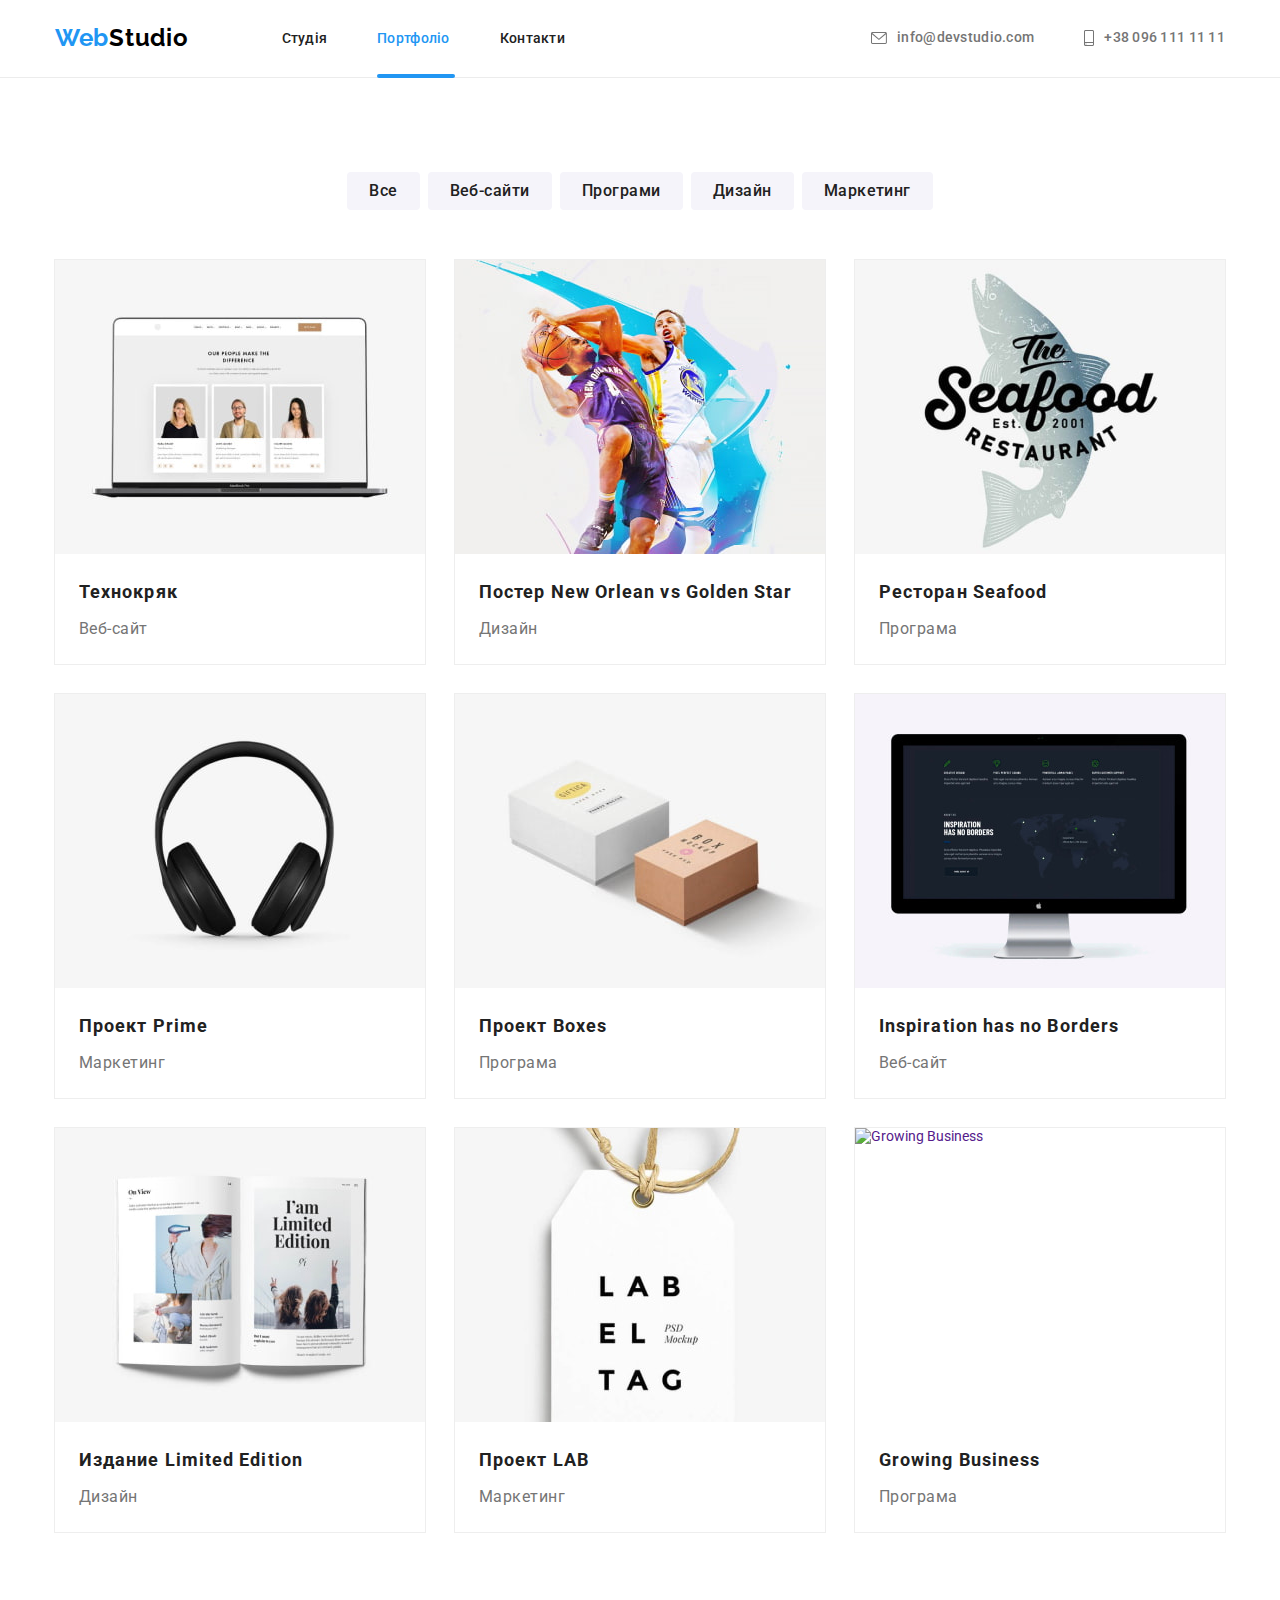
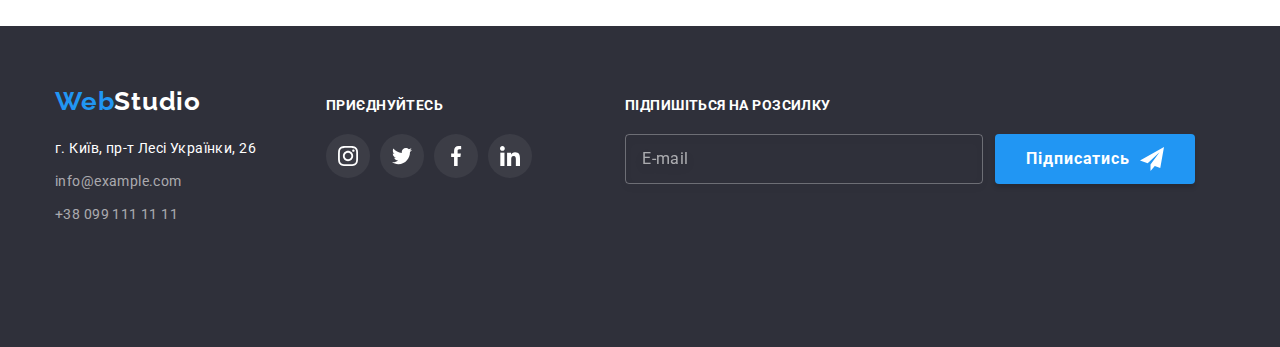
==== commit d974c2c4: "homework-8" ====
--- a/portfolio.html
+++ b/portfolio.html
@@ -125,9 +125,23 @@
                     <li class="site-item">
                         <a class="project-link link" href="">
                             <div class="site-top-wrapper">
-                                <img class="site-img" src="images/techcrack.jpg" alt="Технокряк" width="370" height="294">
-                                <p class="site-top-text">Ресурс пропонує комплексні пропозиції з різним рівнем функціоналу та сервісів. Все це
-                                    дозволить відвідувачу отримати вичерпні відомості про компанію або приватну особу</p>
+                                <picture>
+                                    <source srcset="
+                                    ./images/deck-adapt/decktop-project-1.jpg  1x,
+                                    ./images/deck-adapt/decktop-project-1@2.jpg  2x
+                                    " media="(min-width: 1200px)" />
+                                    <source srcset="
+                                    ./images/tab-adapt/tablet-project-1.jpg  1x,
+                                    ./images/tab-adapt/tablet-project-1@2.jpg  2x
+                                    " media="(min-width: 768px)" />
+                                    <source srcset="
+                                    ./images/mob-adapt/mobile-project-1.jpg  1x,
+                                    ./images/mob-adapt/mobile-project-1@2.jpg  2x
+                                    " media="(min-width:480px)" />
+                                    <img class="site-img" src="images/mob-adapt/mobile-project-1.jpg" alt="Технокряк" width="370" height="294">
+                                    <p class="site-top-text">Ресурс пропонує комплексні пропозиції з різним рівнем функціоналу та сервісів. Все це
+                                        дозволить відвідувачу отримати вичерпні відомості про компанію або приватну особу</p>
+                                </picture>
                             </div>
                             <div class="project-info">
                                 <h2 class="project-title">Технокряк</h2>
@@ -138,9 +152,23 @@
                     <li class="site-item">
                         <a class="project-link link" href="">
                             <div class="site-top-wrapper">
-                                <img class="site-img" src="images/backetball.jpg" alt="New Orlean vs Golden Star" width="370" height="294">
-                                <p class="site-top-text">Ресурс пропонує комплексні пропозиції з різним рівнем функціоналу та сервісів. Все це
-                                    дозволить відвідувачу отримати вичерпні відомості про компанію або приватну особу</p>
+                                <picture>
+                                    <source srcset="
+                                    ./images/deck-adapt/decktop-project-2.jpg  1x,
+                                    ./images/deck-adapt/decktop-project-2@2.jpg  2x
+                                    " media="(min-width: 1200px)" />
+                                    <source srcset="
+                                    ./images/tab-adapt/tablet-project-2.jpg  1x,
+                                    ./images/tab-adapt/tablet-project-2@2.jpg  2x
+                                    " media="(min-width: 768px)" />
+                                    <source srcset="
+                                    ./images/mob-adapt/mobile-project-2.jpg  1x,
+                                    ./images/mob-adapt/mobile-project-2@2.jpg  2x
+                                    " media="(min-width:480px)" />
+                                    <img class="site-img" src="images/mob-adapt/mobile-project-2.jpg" alt="Технокряк" width="370" height="294">
+                                    <p class="site-top-text">Ресурс пропонує комплексні пропозиції з різним рівнем функціоналу та сервісів. Все це
+                                        дозволить відвідувачу отримати вичерпні відомості про компанію або приватну особу</p>
+                                </picture>
                             </div>
                             <div class="project-info">
                                 <h2 class="project-title">Постер New Orlean vs Golden Star</h2>
@@ -151,9 +179,23 @@
                     <li class="site-item">
                         <a class="project-link link" href="">
                             <div class="site-top-wrapper">
-                                <img class="site-img" src="images/seafood.jpg" alt="Ресторан Seafood" width="370" height="294">
-                                <p class="site-top-text">Ресурс пропонує комплексні пропозиції з різним рівнем функціоналу та сервісів. Все це
-                                    дозволить відвідувачу отримати вичерпні відомості про компанію або приватну особу</p>
+                                <picture>
+                                    <source srcset="
+                                    ./images/deck-adapt/decktop-project-3.jpg  1x,
+                                    ./images/deck-adapt/decktop-project-3@2.jpg  2x
+                                    " media="(min-width: 1200px)" />
+                                    <source srcset="
+                                    ./images/tab-adapt/tablet-project-3.jpg  1x,
+                                    ./images/tab-adapt/tablet-project-3@2.jpg  2x
+                                    " media="(min-width: 768px)" />
+                                    <source srcset="
+                                    ./images/mob-adapt/mobile-project-3.jpg  1x,
+                                    ./images/mob-adapt/mobile-project-3@2.jpg  2x
+                                    " media="(min-width:480px)" />
+                                    <img class="site-img" src="images/mob-adapt/mobile-project-3.jpg" alt="Технокряк" width="370" height="294">
+                                    <p class="site-top-text">Ресурс пропонує комплексні пропозиції з різним рівнем функціоналу та сервісів. Все це
+                                        дозволить відвідувачу отримати вичерпні відомості про компанію або приватну особу</p>
+                                </picture>
                             </div>
                             <div class="project-info">
                                 <h2 class="project-title">Ресторан Seafood</h2>
@@ -164,9 +206,23 @@
                     <li class="site-item">
                         <a class="project-link link" href="">
                             <div class="site-top-wrapper">
-                                <img class="site-img" src="images/headphones.jpg" alt="Проект Prime" width="370" height="294">
-                                <p class="site-top-text">Ресурс пропонує комплексні пропозиції з різним рівнем функціоналу та сервісів. Все це
-                                    дозволить відвідувачу отримати вичерпні відомості про компанію або приватну особу</p>
+                                <picture>
+                                    <source srcset="
+                                    ./images/deck-adapt/decktop-project-4.jpg  1x,
+                                    ./images/deck-adapt/decktop-project-4@2.jpg  2x
+                                    " media="(min-width: 1200px)" />
+                                    <source srcset="
+                                    ./images/tab-adapt/tablet-project-4.jpg  1x,
+                                    ./images/tab-adapt/tablet-project-4@2.jpg  2x
+                                    " media="(min-width: 768px)" />
+                                    <source srcset="
+                                    ./images/mob-adapt/mobile-project-4.jpg  1x,
+                                    ./images/mob-adapt/mobile-project-4@2.jpg  2x
+                                    " media="(min-width:480px)" />
+                                    <img class="site-img" src="images/mob-adapt/mobile-project-4.jpg" alt="Технокряк" width="370" height="294">
+                                    <p class="site-top-text">Ресурс пропонує комплексні пропозиції з різним рівнем функціоналу та сервісів. Все це
+                                        дозволить відвідувачу отримати вичерпні відомості про компанію або приватну особу</p>
+                                </picture>
                             </div>
                             <div class="project-info">
                                 <h2 class="project-title">Проект Prime</h2>
@@ -177,9 +233,23 @@
                     <li class="site-item">
                         <a class="project-link link" href="">
                             <div class="site-top-wrapper">
-                                <img class="site-img" src="images/boxes.jpg" alt="Проект Boxes" width="370" height="294">
-                                <p class="site-top-text">Ресурс пропонує комплексні пропозиції з різним рівнем функціоналу та сервісів. Все це
-                                    дозволить відвідувачу отримати вичерпні відомості про компанію або приватну особу</p>
+                                <picture>
+                                    <source srcset="
+                                    ./images/deck-adapt/decktop-project-5.jpg  1x,
+                                    ./images/deck-adapt/decktop-project-5@2.jpg  2x
+                                    " media="(min-width: 1200px)" />
+                                    <source srcset="
+                                    ./images/tab-adapt/tablet-project-5.jpg  1x,
+                                    ./images/tab-adapt/tablet-project-5@2.jpg  2x
+                                    " media="(min-width: 768px)" />
+                                    <source srcset="
+                                    ./images/mob-adapt/mobile-project-5.jpg  1x,
+                                    ./images/mob-adapt/mobile-project-5@2.jpg  2x
+                                    " media="(min-width:480px)" />
+                                    <img class="site-img" src="images/mob-adapt/mobile-project-5.jpg" alt="Технокряк" width="370" height="294">
+                                    <p class="site-top-text">Ресурс пропонує комплексні пропозиції з різним рівнем функціоналу та сервісів. Все це
+                                        дозволить відвідувачу отримати вичерпні відомості про компанію або приватну особу</p>
+                                </picture>
                             </div>
                             <div class="project-info">
                                 <h2 class="project-title">Проект Boxes</h2>
@@ -190,9 +260,23 @@
                     <li class="site-item">
                         <a class="project-link link" href="">
                             <div class="site-top-wrapper">
-                                <img class="site-img" src="images/monitor.jpg" alt="Inspiration has no Borders" width="370" height="294">
-                                <p class="site-top-text">Ресурс пропонує комплексні пропозиції з різним рівнем функціоналу та сервісів. Все це
-                                    дозволить відвідувачу отримати вичерпні відомості про компанію або приватну особу</p>
+                                <picture>
+                                    <source srcset="
+                                    ./images/deck-adapt/decktop-project-6.jpg  1x,
+                                    ./images/deck-adapt/decktop-project-6@2.jpg  2x
+                                    " media="(min-width: 1200px)" />
+                                    <source srcset="
+                                    ./images/tab-adapt/tablet-project-6.jpg  1x,
+                                    ./images/tab-adapt/tablet-project-6@2.jpg  2x
+                                    " media="(min-width: 768px)" />
+                                    <source srcset="
+                                    ./images/mob-adapt/mobile-project-6.jpg  1x,
+                                    ./images/mob-adapt/mobile-project-6@2.jpg  2x
+                                    " media="(min-width:480px)" />
+                                    <img class="site-img" src="images/mob-adapt/mobile-project-6.jpg" alt="Технокряк" width="370" height="294">
+                                    <p class="site-top-text">Ресурс пропонує комплексні пропозиції з різним рівнем функціоналу та сервісів. Все це
+                                        дозволить відвідувачу отримати вичерпні відомості про компанію або приватну особу</p>
+                                </picture>
                             </div>
                             <div class="project-info">
                                 <h2 class="project-title">Inspiration has no Borders</h2>
@@ -203,9 +287,23 @@
                     <li class="site-item">
                         <a class="project-link link" href="">
                             <div class="site-top-wrapper">
-                                <img class="site-img" src="images/book.jpg" alt="Издание Limited Edition" width="370" height="294">
-                                <p class="site-top-text">Ресурс пропонує комплексні пропозиції з різним рівнем функціоналу та сервісів. Все це
-                                    дозволить відвідувачу отримати вичерпні відомості про компанію або приватну особу</p>
+                                <picture>
+                                    <source srcset="
+                                    ./images/deck-adapt/decktop-project-7.jpg  1x,
+                                    ./images/deck-adapt/decktop-project-7@2.jpg  2x
+                                    " media="(min-width: 1200px)" />
+                                    <source srcset="
+                                    ./images/tab-adapt/tablet-project-7.jpg  1x,
+                                    ./images/tab-adapt/tablet-project-7@2.jpg  2x
+                                    " media="(min-width: 768px)" />
+                                    <source srcset="
+                                    ./images/mob-adapt/mobile-project-7.jpg  1x,
+                                    ./images/mob-adapt/mobile-project-7@2.jpg  2x
+                                    " media="(min-width:480px)" />
+                                    <img class="site-img" src="images/mob-adapt/mobile-project-7.jpg" alt="Технокряк" width="370" height="294">
+                                    <p class="site-top-text">Ресурс пропонує комплексні пропозиції з різним рівнем функціоналу та сервісів. Все це
+                                        дозволить відвідувачу отримати вичерпні відомості про компанію або приватну особу</p>
+                                </picture>
                             </div>
                             <div class="project-info">
                                 <h2 class="project-title">Издание Limited Edition</h2>
@@ -216,9 +314,23 @@
                     <li class="site-item">
                             <a class="project-link link" href="">
                             <div class="site-top-wrapper">
-                                <img class="site-img" src="images/tag.jpg" alt="Проект LAB" width="370" height="294">
-                                <p class="site-top-text">Ресурс пропонує комплексні пропозиції з різним рівнем функціоналу та сервісів. Все це
-                                    дозволить відвідувачу отримати вичерпні відомості про компанію або приватну особу</p>
+                                <picture>
+                                    <source srcset="
+                                    ./images/deck-adapt/decktop-project-8.jpg  1x,
+                                    ./images/deck-adapt/decktop-project-8@2.jpg  2x
+                                    " media="(min-width: 1200px)" />
+                                    <source srcset="
+                                    ./images/tab-adapt/tablet-project-8.jpg  1x,
+                                    ./images/tab-adapt/tablet-project-8@2.jpg  2x
+                                    " media="(min-width: 768px)" />
+                                    <source srcset="
+                                    ./images/mob-adapt/mobile-project-8.jpg  1x,
+                                    ./images/mob-adapt/mobile-project-8@2.jpg  2x
+                                    " media="(min-width:480px)" />
+                                    <img class="site-img" src="images/mob-adapt/mobile-project-8.jpg" alt="Технокряк" width="370" height="294">
+                                    <p class="site-top-text">Ресурс пропонує комплексні пропозиції з різним рівнем функціоналу та сервісів. Все це
+                                        дозволить відвідувачу отримати вичерпні відомості про компанію або приватну особу</p>
+                                </picture>
                             </div>
                             <div class="project-info">
                                 <h2 class="project-title">Проект LAB</h2>
--- a/css/main.min.css
+++ b/css/main.min.css
@@ -1 +1 @@
-:root{--main-bg-color: #FFFFFF;--main-text-color: #212121;--main-active-color: #2196F3;--white-bg-txt: #FFFFFF;--typical-margin: 94px;--default-font-size: 14px}body{min-width:320px;font-size:var(--default-font-size);color:var(--main-text-color);background-color:var(--main-bg-color)}body{font-family:"Roboto",sans-serif;color:#212121}a{text-decoration:none}p,h1,h2,h3,h4,h5,h6{margin:0}ul,ol{margin:0;padding-left:0;list-style:none}button{cursor:pointer}img{display:block;min-width:100%;height:auto;width:100%}.container{margin:0 auto;padding-left:15px;padding-right:15px}@media screen and (min-width: 480px){.container{width:480px}}@media screen and (min-width: 768px){.container{width:768px}}@media screen and (min-width: 1200px){.container{width:1200px}}.section{padding-top:60px;padding-bottom:60px}@media screen and (min-width: 1200px){.section{padding-top:94px;padding-bottom:94px}}.visually-hidden{clip:rect(0 0 0 0);clip-path:inset(50%);height:1px;overflow:hidden;position:absolute;white-space:nowrap;width:1px}.header{background:#fff;padding-top:10px;padding-bottom:10px;border-bottom:1px solid #ececec;position:relative}@media screen and (min-width: 768px){.header{padding-top:21px;padding-bottom:21px}}@media screen and (min-width: 1200px){.header{padding-top:24px;padding-bottom:25px}}.header .container{display:flex;align-items:center}.logo{color:var(--main-active-color);margin-right:93px}.logo-span{color:#000}.logo,.logo-span{font-family:"Raleway";font-weight:700;font-size:26px;line-height:1.1924;letter-spacing:.03em}@media screen and (min-width: 1200px){.logo,.logo-span{font-size:24px;line-height:1.1666}}.nav__list{display:none}@media screen and (min-width: 768px){.nav__list{display:flex;align-items:center;padding:0}}.nav__link{color:var(--main-text-color);font-weight:500;font-size:14px;line-height:1.1426;letter-spacing:.02em;display:flex;margin-right:50px;transition-property:color;transition-duration:250ms;transition-timing-function:cubic-bezier(0.4, 0, 0.2, 1)}.nav-studio,.nav-portfolio{color:#2196f3}.nav-studio::after,.nav-portfolio::after{content:"";width:48px;height:4px;background-color:#2196f3;border-radius:2px;position:absolute;bottom:-32px}@media screen and (min-width: 768px){.nav-studio::after,.nav-portfolio::after{bottom:-1px}}.nav-portfolio::after{width:78px}@media screen and (min-width: 768px){.contact-list{display:flex;flex-direction:column}}@media screen and (min-width: 1200px){.contact-list{flex-direction:unset;margin-left:auto;align-items:center;padding:0}}.contact-list__contacts{display:none}@media screen and (min-width: 768px){.contact-list__contacts{font-weight:500;font-size:12px;line-height:1.16;letter-spacing:.02em;color:#757575;display:flex;align-items:center;transition-property:color;transition-duration:250ms;transition-timing-function:cubic-bezier(0.4, 0, 0.2, 1)}.contact-list__contacts:hover,.contact-list__contacts:focus{color:var(--main-active-color)}.contact-list__contacts:hover .contact-list__icon,.contact-list__contacts:focus .contact-list__icon{fill:var(--main-active-color)}}@media screen and (min-width: 1200px){.contact-list__contacts{font-style:normal;font-size:14px;line-height:1.14;display:flex;align-items:center;margin-bottom:0}}.contact-list__icon{margin-right:10px;transition-duration:250ms;transition-timing-function:cubic-bezier(0.4, 0, 0.2, 1)}@media screen and (min-width: 768px){.contact-list__icon{fill:#757575;cursor:pointer}}@media screen and (min-width: 768px){.header-email{margin-bottom:10px}}@media screen and (min-width: 1200px){.header-email{margin-right:50px;margin-bottom:0}}.mob-container{padding:48px 40px}.mob-menu{position:fixed;top:0;left:0;background-color:#fff;z-index:1;width:100%;height:100%}.mob-menu .mob-container{display:flex;flex-direction:column;justify-content:space-between;height:100%}.menu-open-button{width:40px;height:40px;background:none;border:none;margin-left:auto}@media screen and (min-width: 768px){.menu-open-button{display:none}}.menu-close-button{width:40px;height:40px;background:none;border:none;margin-left:auto;position:absolute;top:10px;right:15px}.menu-close-button:hover{fill:#2196f3}.menu-close-button:focus{fill:#2196f3}.mob-nav-buttons{font-weight:500;font-size:40px;line-height:1.18;letter-spacing:.02em;color:#212121}.mob-nav-buttons:hover{color:#2196f3}.mob-nav-buttons:focus{color:#2196f3}.mob-studio{color:#2196f3}.mob-portfolio{color:#2196f3}.mob-navigate-item:not(:last-child){margin-bottom:32px}.mob-contact-tel{margin-bottom:32px}.mob-tel{font-weight:500;font-size:34px;line-height:1.18;letter-spacing:.02em;color:#2196f3}.mob-contact-gmail{margin-bottom:64px}.mob-gmail{font-weight:500;font-size:24px;line-height:1.16;letter-spacing:.02em;color:#757575}.mob-gmail:hover{color:#2196f3}.mob-gmail:focus{color:#2196f3}.mob-soc-list{display:flex}.mob-soc-item{border-right:1px solid rgba(33,33,33,.2);padding-right:10px;padding-left:10px}.mob-soc-item:first-child{padding-left:0}.mob-soc-item:last-child{border:none}.mob-soc-link{font-weight:500;font-size:18px;line-height:1.22;letter-spacing:.02em;color:#2196f3}.hero .container{background-image:linear-gradient(rgba(47, 48, 58, 0.4), rgba(47, 48, 58, 0.4)),url(../images/background-img.jpg);background-repeat:no-repeat;background-position:center;background-size:cover;max-width:1600px;min-height:400px;margin:0 auto;display:flex;flex-direction:column;align-items:center;padding-top:118px;padding-bottom:118px}@media screen and (min-width: 480px){.hero .container{width:480px}}@media screen and (min-width: 768px){.hero .container{width:768px}}@media screen and (min-width: 1200px){.hero .container{width:1200px;max-width:1600px;padding-top:200px;padding-bottom:200px}}.hero__title{font-style:normal;font-weight:900;font-size:26px;line-height:1.6153;color:var(--white-bg-txt);text-align:center;letter-spacing:.06em;text-transform:uppercase;margin-bottom:30px}@media screen and (min-width: 1200px){.hero__title{font-size:44px;line-height:1.3636}}.hero__button{font-family:"Roboto",sans-serif;width:200px;height:50px;background:var(--main-active-color);border:none;font-weight:700;font-size:16px;line-height:1.87;letter-spacing:.06em;color:var(--white-bg-txt);border-radius:4px}.specialisation__list{display:flex;flex-wrap:wrap;gap:30px}.specialisation__item{width:450px}@media screen and (min-width: 768px){.specialisation__item{width:calc((100% - 30px)/2)}}@media screen and (min-width: 1200px){.specialisation__item{width:calc((100% - 90px)/4)}}.specialisation__container{height:120px;background-color:#f5f4fa;border-radius:4px;display:flex;align-items:center;justify-content:center;margin-bottom:30px}.specialisation__title{font-weight:700;font-size:14px;line-height:1.14;letter-spacing:.03em;text-transform:uppercase;text-align:center;margin-bottom:10px}@media screen and (min-width: 768px){.specialisation__title{text-align:unset}}.specialisation__text{font-weight:400;font-size:14px;line-height:1.71;letter-spacing:.03em;color:#757575}.work{padding-top:0}@media screen and (max-width: 1199px){.work{clip:rect(0 0 0 0);clip-path:inset(50%);height:1px;overflow:hidden;position:absolute;white-space:nowrap;width:1px}}.work__list{display:flex;margin-left:-30px}.work__item{flex-basis:calc(33.3333333333% - 30px);margin-left:30px}.work__container{position:relative}.work__container>.work__text{font-weight:700;font-size:14px;line-height:1.142;text-align:center;letter-spacing:.03em;text-transform:uppercase;color:#fff;position:absolute;bottom:0;left:50%;transform:translate(-50%);padding:27px 0;width:100%;background-color:rgba(47,48,58,.8)}.work__title{font-weight:700;font-size:36px;line-height:1.16;text-align:center;letter-spacing:.03em;margin-bottom:50px}.team{background-color:#f5f4fa}.team__title{font-weight:700;font-size:28px;line-height:1.1785;text-align:center;letter-spacing:.03em;margin-bottom:30px}@media screen and (min-width: 1200px){.team__title{font-size:36px;line-height:1.1666;margin-bottom:50px}}.team__list{display:flex;flex-wrap:wrap;gap:30px}.person{background-color:var(--white-bg-txt);box-shadow:0px 1px 3px rgba(0,0,0,.12),0px 1px 1px rgba(0,0,0,.14),0px 2px 1px rgba(0,0,0,.2);border-radius:0px 0px 4px 4px;width:450px}@media screen and (min-width: 768px){.person{width:calc((100% - 30px)/2)}}@media screen and (min-width: 1200px){.person{width:calc((100% - 90px)/4)}}.person__text{padding-top:30px;padding-bottom:30px}.person__name{font-weight:500;font-size:16px;line-height:1.19;text-align:center;letter-spacing:.03em;margin-bottom:10px}.person__position{font-weight:400;font-size:16px;line-height:1.19;text-align:center;letter-spacing:.03em;color:#757575;margin-bottom:16px}.social-list{display:flex;justify-content:center}.social-list__item{width:44px;height:44px;margin-right:10px}.social-list__item:last-child{margin-right:0}.social-list__link{width:100%;height:100%;border-radius:50%;display:flex;align-items:center;justify-content:center;background-color:#fff;fill:#afb1b8;transition-property:background-color;transition-duration:250ms;transition-timing-function:cubic-bezier(0.4, 0, 0.2, 1)}.social-list__link:hover,.social-list__link:focus{background-color:#2196f3}.social-list__link:hover .social-list__icon,.social-list__link:focus .social-list__icon{fill:#fff}.social-list__icon{transition-property:fill;transition-duration:250ms;transition-timing-function:cubic-bezier(0.4, 0, 0.2, 1)}.client__title{font-weight:700;font-size:28px;line-height:1.1785;text-align:center;letter-spacing:.03em;margin-bottom:30px}@media screen and (min-width: 1200px){.client__title{font-size:36px;line-height:1.1666;margin-bottom:50px}}.client__list{display:flex;flex-wrap:wrap;gap:30px}.client__item{width:calc((100% - 30px)/2)}@media screen and (min-width: 768px){.client__item{width:calc((100% - 60px)/3)}}@media screen and (min-width: 1200px){.client__item{width:calc((100% - 150px)/6)}}.client__link{height:92px;border:1px solid #afb1b8;fill:#afb1b8;border-radius:4px;display:flex;align-items:center;justify-content:center;transition-property:border-color;transition-duration:250ms;transition-timing-function:cubic-bezier(0.4, 0, 0.2, 1)}.client__link:hover,.client__link:focus{border-color:var(--main-active-color)}.client__link:hover .client__icon,.client__link:focus .client__icon{fill:var(--main-active-color)}.client__icon{transition-property:fill;transition-duration:250ms;transition-timing-function:cubic-bezier(0.4, 0, 0.2, 1)}.footer{padding-top:60px;padding-bottom:60px;background-color:#2f303a}@media screen and (min-width: 768px){.footer .container{display:flex;justify-content:center;flex-wrap:wrap}}@media screen and (min-width: 1200px){.footer .container{justify-content:unset}}.footer-company-logo1{color:var(--main-active-color)}.footer-company-logo2{color:var(--white-bg-txt)}.footer-company-logo1,.footer-company-logo2{font-family:"Raleway";font-weight:700;font-size:24px;line-height:28px;letter-spacing:.03em;display:flex;justify-content:center}@media screen and (min-width: 1200px){.footer-company-logo1,.footer-company-logo2{font-size:26px;line-height:1.19;justify-content:unset}}.footer-contacts{font-style:normal;font-weight:400;font-size:14px;line-height:1.714;letter-spacing:.03em;color:rgba(255,255,255,.6);display:flex;justify-content:center;transition-property:color;transition-duration:250ms;transition-timing-function:cubic-bezier(0.4, 0, 0.2, 1)}@media screen and (min-width: 1200px){.footer-contacts{justify-content:unset}}.footer-contacts:hover,.footer-contacts:focus{color:#2196f3}.footer-email{margin-bottom:9px}.location{font-style:normal;color:var(--white-bg-txt);margin-bottom:9px;margin-top:20px;font-weight:400;font-size:14px;line-height:1.714;letter-spacing:.03em;text-align:center}.footer-link-title{font-weight:700;font-size:14px;line-height:1.14;letter-spacing:.03em;text-transform:uppercase;margin-bottom:20px;text-align:center;color:var(--white-bg-txt)}@media screen and (min-width: 1200px){.footer-link-title{text-align:unset}}.footer-social-list{display:flex;justify-content:center}@media screen and (min-width: 1200px){.footer-social-list{justify-content:unset}}.footer-social-item{width:44px;height:44px;margin-right:10px}.footer-social-item:last-child{margin-right:0}.footer-social-link{width:100%;height:100%;border-radius:50%;display:flex;align-items:center;justify-content:center;background-color:rgba(255,255,255,.062745098);fill:#fff;transition-property:background-color;transition-duration:250ms;transition-timing-function:cubic-bezier(0.4, 0, 0.2, 1)}.footer-social-link:hover,.footer-social-link:focus{background-color:#2196f3}.addres-container{margin-bottom:60px}@media screen and (min-width: 768px){.addres-container{margin-right:165px}}@media screen and (min-width: 1200px){.addres-container{margin-right:70px}}.social-container{padding-top:12px;margin-bottom:60px}@media screen and (min-width: 1200px){.social-container{margin-right:93px}}.footer-sub-container{padding-top:12px;padding-bottom:32px}.footer-sub-form{display:flex;justify-content:center;align-items:center;flex-direction:column}@media screen and (min-width: 1200px){.footer-sub-form{flex-direction:unset;align-items:unset}}.footer-sub-title{font-weight:700;font-size:14px;line-height:1.14;letter-spacing:.03em;text-transform:uppercase;color:#fff;margin-bottom:20px;text-align:center}@media screen and (min-width: 1200px){.footer-sub-title{text-align:unset}}.footer-sub-button{color:#fff;font-weight:700;font-size:16px;line-height:1.88;letter-spacing:.06em;background:#2196f3;box-shadow:0px 4px 4px rgba(0,0,0,.15);border-radius:4px;border:none;width:200px;height:50px;display:flex;align-items:center;justify-content:center;cursor:pointer}.footer-sub-icon{margin-left:10px;fill:#fff}.footer-sub-input{border:1px solid rgba(255,255,255,.3);filter:drop-shadow(0px 4px 4px rgba(0, 0, 0, 0.15));border-radius:4px;color:#fff;width:450px;height:50px;padding-left:16px;background-color:rgba(0,0,0,0);outline:none;margin-bottom:20px}@media screen and (min-width: 1200px){.footer-sub-input{width:358px;margin-right:12px}}.footer-sub-input:hover,.footer-sub-input:focus{border:1px solid #2196f3}.footer-sub-input:hover::placeholder,.footer-sub-input:focus::placeholder{color:#fff}.footer-sub-input::placeholder{font-weight:400;font-size:16px;line-height:1.25;display:flex;align-items:center;letter-spacing:.03em;color:rgba(255,255,255,.6)}.button{font-family:"Roboto",sans-serif;font-weight:500;font-size:16px;line-height:1.63;letter-spacing:.03em;color:var(--main-text-color);background:#f5f4fa;border:none;border-radius:4px;padding:6px 22px;transition-duration:250ms;transition-timing-function:cubic-bezier(0.4, 0, 0.2, 1)}.button:hover,.button:focus{color:var(--white-bg-txt);background-color:var(--main-active-color);box-shadow:0px 3px 1px rgba(0,0,0,.1),0px 1px 2px rgba(0,0,0,.08),0px 2px 2px rgba(0,0,0,.12)}.site-list,.button-list{display:flex;flex-wrap:wrap}.site-list{gap:30px}.button-list{margin-bottom:25px}@media screen and (min-width: 768px){.button-list{justify-content:center;margin-bottom:30px}}@media screen and (min-width: 1200px){.button-list{margin-bottom:50px}}.button-item{margin-bottom:15px}@media screen and (min-width: 768px){.button-item{margin-bottom:0}}.button-list .button-item:not(:last-child){margin-right:8px}@media screen and (min-width: 480px){.site-item{box-sizing:content-box;outline:1px solid #eee;transition-property:box-shadow;transition-duration:250ms;transition-timing-function:cubic-bezier(0.4, 0, 0.2, 1)}.site-item:hover,.site-item:focus{box-shadow:0px 1px 1px rgba(0,0,0,.12),0px 4px 4px rgba(0,0,0,.06),1px 4px 6px rgba(0,0,0,.16)}.site-item:hover .site-top-text{transform:translateY(0)}}@media screen and (min-width: 768px){.site-item{width:calc((100% - 30px)/2)}}@media screen and (min-width: 1200px){.site-item{width:calc((100% - 60px)/3)}}.site-img{width:450px}@media screen and (min-width: 768px){.site-img{width:354px}}@media screen and (min-width: 1200px){.site-img{width:370px}}.site-top-wrapper{position:relative;overflow:hidden}.site-top-text{position:absolute;font-weight:400;font-size:18px;letter-spacing:.03em;line-height:1.56;color:#fff;background:rgba(33,150,243,.9);top:0;padding:66px 24px;margin:0;min-height:358px;transform:translateY(100%);transition:transform 250ms linear;transition-timing-function:cubic-bezier(0.4, 0, 0.2, 1)}.project-title{font-weight:700;font-size:18px;line-height:2;letter-spacing:.06em;color:var(--main-text-color);margin-bottom:4px}.project-decription{font-weight:400;font-size:16px;line-height:1.87;letter-spacing:.03em;color:#757575}.project-info{padding:20px 24px}.backdrop{width:100%;height:100%;background-color:rgba(0,0,0,.2);position:fixed;top:0;transition:opacity 300ms,visibility 300ms}.backdrop.is-hidden .modal{transform:translate(-50%, -50%) scale(0);transition:transform 250ms linear}.modal-window{width:528px;height:581px;background-color:#fff;border-radius:4px;box-shadow:0px 1px 3px rgba(0,0,0,.12),0px 1px 1px rgba(0,0,0,.14),0px 2px 1px rgba(0,0,0,.2);position:absolute;top:50%;left:50%;transform:translate(-50%, -50%) scale(1);transition-timing-function:cubic-bezier(0.37, 0.23, 0.94, 0.82);padding:40px}.modal-button{width:30px;height:30px;border:1px solid rgba(0,0,0,.1);background-color:#fff;border-radius:50%;position:absolute;top:8px;right:8px;cursor:pointer;display:flex;align-items:center;justify-content:center;padding:0;transition:fill 250ms cubic-bezier(0.4, 0, 0.2, 1)}.modal-button:hover{fill:#2196f3}.is-hidden{visibility:hidden;opacity:0;pointer-events:none}.modal-title{font-weight:700;font-size:20px;line-height:1.15;text-align:center;letter-spacing:.03em;color:#212121;margin-bottom:12px}.modal-field{margin-bottom:10px}.modal-label{font-weight:400;font-size:12px;line-height:1.1667;letter-spacing:.01em;color:#757575}.modal-input{width:100%;height:40px;border:1px solid rgba(33,33,33,.2);border-radius:4px;padding-left:42px;outline:none;transition:border-color 250ms cubic-bezier(0.4, 0, 0.2, 1);margin-top:4px}.modal-input:hover,.modal-input:focus{border:1px solid #2196f3}.modal-wrap{position:relative}.modal-wrap:hover .modal-icon,.modal-wrap:focus .modal-icon{fill:var(--main-active-color)}.modal-icon{position:absolute;left:15px;top:50%;fill:#212121;transform:translateY(-50%);transition:fill 250ms cubic-bezier(0.4, 0, 0.2, 1)}.user-comment{width:100%;height:120px;border:1px solid rgba(33,33,33,.2);border-radius:4px;resize:none;padding:12px 16px;margin-top:4px;font-weight:400;font-size:14px;line-height:1.667;letter-spacing:.01em;color:rgba(117,117,117,.5);outline:none;transition:border-color 250ms cubic-bezier(0.4, 0, 0.2, 1)}.user-comment::placeholder{font-weight:400;font-size:12px;line-height:1.1667;letter-spacing:.01em;color:rgba(117,117,117,.5)}.user-comment:hover,.user-comment:focus{border:1px solid #2196f3}.check-text{font-weight:400;font-size:14px;line-height:1.714;letter-spacing:.03em;color:#757575;margin-bottom:20px;display:flex;align-items:center;justify-content:center}.check-text::before{content:"";width:15px;height:15px;border:2px solid #212121;border-radius:3px;margin-right:7px;transition:border-color 250ms cubic-bezier(0.4, 0, 0.2, 1)}.modal-checkbox:checked+.check-text::before{background-color:var(--main-active-color);background-image:url(../images/icon-check.svg);border:none;background-repeat:no-repeat;background-position:center}.modal-checkbox:focus+.check-text::before{border-color:var(--main-active-color)}.modal-link{font-weight:400;font-size:14px;line-height:1.714;letter-spacing:.03em;text-decoration-line:underline;color:#2196f3;margin-left:4px}.modal-submit-button{font-family:"Roboto",sans-serif;display:flex;justify-content:center;align-items:center;width:200px;height:50px;padding:0;margin:0 auto;font-weight:700;font-size:16px;line-height:1.88;text-align:center;letter-spacing:.06em;cursor:pointer;border:none;color:#fff;background:#2196f3;border-radius:4px;transition:box-shadow 250ms cubic-bezier(0.4, 0, 0.2, 1);transition:background-color 250ms cubic-bezier(0.4, 0, 0.2, 1)}.modal-submit-button:hover,.modal-submit-button:focus{box-shadow:0px 4px 4px rgba(0,0,0,.15);background-color:#188ce8}/*# sourceMappingURL=main.min.css.map */+:root{--main-bg-color: #FFFFFF;--main-text-color: #212121;--main-active-color: #2196F3;--white-bg-txt: #FFFFFF;--typical-margin: 94px;--default-font-size: 14px}body{min-width:320px;font-size:var(--default-font-size);color:var(--main-text-color);background-color:var(--main-bg-color)}body{font-family:"Roboto",sans-serif;color:#212121}a{text-decoration:none}p,h1,h2,h3,h4,h5,h6{margin:0}ul,ol{margin:0;padding-left:0;list-style:none}button{cursor:pointer}img{display:block;min-width:100%;height:auto;width:100%}.container{margin:0 auto;padding-left:15px;padding-right:15px}@media screen and (min-width: 480px){.container{width:480px}}@media screen and (min-width: 768px){.container{width:768px}}@media screen and (min-width: 1200px){.container{width:1200px}}.section{padding-top:60px;padding-bottom:60px}@media screen and (min-width: 1200px){.section{padding-top:94px;padding-bottom:94px}}.visually-hidden{clip:rect(0 0 0 0);clip-path:inset(50%);height:1px;overflow:hidden;position:absolute;white-space:nowrap;width:1px}.header{background:#fff;padding-top:10px;padding-bottom:10px;border-bottom:1px solid #ececec;position:relative}@media screen and (min-width: 768px){.header{padding-top:21px;padding-bottom:21px}}@media screen and (min-width: 1200px){.header{padding-top:24px;padding-bottom:25px}}.header .container{display:flex;align-items:center}.logo{color:var(--main-active-color);margin-right:93px}.logo-span{color:#000}.logo,.logo-span{font-family:"Raleway";font-weight:700;font-size:26px;line-height:1.1924;letter-spacing:.03em}@media screen and (min-width: 1200px){.logo,.logo-span{font-size:24px;line-height:1.1666}}.nav__list{display:none}@media screen and (min-width: 768px){.nav__list{display:flex;align-items:center;padding:0}}.nav__link{color:var(--main-text-color);font-weight:500;font-size:14px;line-height:1.1426;letter-spacing:.02em;display:flex;margin-right:50px;transition-property:color;transition-duration:250ms;transition-timing-function:cubic-bezier(0.4, 0, 0.2, 1)}.nav-studio,.nav-portfolio{color:#2196f3}.nav-studio::after,.nav-portfolio::after{content:"";width:48px;height:4px;background-color:#2196f3;border-radius:2px;position:absolute;bottom:-32px}@media screen and (min-width: 768px){.nav-studio::after,.nav-portfolio::after{bottom:-1px}}.nav-portfolio::after{width:78px}@media screen and (min-width: 768px){.contact-list{display:flex;flex-direction:column}}@media screen and (min-width: 1200px){.contact-list{flex-direction:unset;margin-left:auto;align-items:center;padding:0}}.contact-list__contacts{display:none}@media screen and (min-width: 768px){.contact-list__contacts{font-weight:500;font-size:12px;line-height:1.16;letter-spacing:.02em;color:#757575;display:flex;align-items:center;transition-property:color;transition-duration:250ms;transition-timing-function:cubic-bezier(0.4, 0, 0.2, 1)}.contact-list__contacts:hover,.contact-list__contacts:focus{color:var(--main-active-color)}.contact-list__contacts:hover .contact-list__icon,.contact-list__contacts:focus .contact-list__icon{fill:var(--main-active-color)}}@media screen and (min-width: 1200px){.contact-list__contacts{font-style:normal;font-size:14px;line-height:1.14;display:flex;align-items:center;margin-bottom:0}}.contact-list__icon{margin-right:10px;transition-duration:250ms;transition-timing-function:cubic-bezier(0.4, 0, 0.2, 1)}@media screen and (min-width: 768px){.contact-list__icon{fill:#757575;cursor:pointer}}@media screen and (min-width: 768px){.header-email{margin-bottom:10px}}@media screen and (min-width: 1200px){.header-email{margin-right:50px;margin-bottom:0}}.mob-container{padding:48px 40px}.mob-menu{position:fixed;top:0;left:0;background-color:#fff;z-index:1;width:100%;height:100%}.mob-menu .mob-container{display:flex;flex-direction:column;justify-content:space-between;height:100%}.menu-open-button{width:40px;height:40px;background:none;border:none;margin-left:auto}@media screen and (min-width: 768px){.menu-open-button{display:none}}.menu-close-button{width:40px;height:40px;background:none;border:none;margin-left:auto;position:absolute;top:10px;right:15px}.menu-close-button:hover{fill:#2196f3}.menu-close-button:focus{fill:#2196f3}.mob-nav-buttons{font-weight:500;font-size:40px;line-height:1.18;letter-spacing:.02em;color:#212121}.mob-nav-buttons:hover{color:#2196f3}.mob-nav-buttons:focus{color:#2196f3}.mob-studio{color:#2196f3}.mob-portfolio{color:#2196f3}.mob-navigate-item:not(:last-child){margin-bottom:32px}.mob-contact-tel{margin-bottom:32px}.mob-tel{font-weight:500;font-size:34px;line-height:1.18;letter-spacing:.02em;color:#2196f3}.mob-contact-gmail{margin-bottom:64px}.mob-gmail{font-weight:500;font-size:24px;line-height:1.16;letter-spacing:.02em;color:#757575}.mob-gmail:hover{color:#2196f3}.mob-gmail:focus{color:#2196f3}.mob-soc-list{display:flex}.mob-soc-item{border-right:1px solid rgba(33,33,33,.2);padding-right:10px;padding-left:10px}.mob-soc-item:first-child{padding-left:0}.mob-soc-item:last-child{border:none}.mob-soc-link{font-weight:500;font-size:18px;line-height:1.22;letter-spacing:.02em;color:#2196f3}.hero{background-image:linear-gradient(rgba(47, 48, 58, 0.4), rgba(47, 48, 58, 0.4)),url(/images/mob-adapt/mobile-hero.jpg);background-repeat:no-repeat;background-position:center;background-size:cover;max-width:1600px;margin:0 auto}@media(min-device-pixel-ratio: 2),(-webkit-min-device-pixel-ratio: 2),(min-resolution: 192dpi),(min-resolution: 2dppx){.hero{background-image:linear-gradient(rgba(47, 48, 58, 0.4), rgba(47, 48, 58, 0.4)),url(/images/mob-adapt/mobile-hero@2.jpg)}}@media screen and (min-width: 768px){.hero{background-image:linear-gradient(rgba(47, 48, 58, 0.4), rgba(47, 48, 58, 0.4)),url(/images/tab-adapt/tablet-hero.jpg)}}@media(min-device-pixel-ratio: 2),(-webkit-min-device-pixel-ratio: 2),(min-resolution: 192dpi),(min-resolution: 2dppx){.hero{background-image:linear-gradient(rgba(47, 48, 58, 0.4), rgba(47, 48, 58, 0.4)),url(/images/tab-adapt/tablet-hero@2.jpg)}}@media screen and (min-width: 1200px){.hero{background-image:linear-gradient(rgba(47, 48, 58, 0.4), rgba(47, 48, 58, 0.4)),url(/images/deck-adapt/decktop-hero.jpg)}}@media(min-device-pixel-ratio: 2),(-webkit-min-device-pixel-ratio: 2),(min-resolution: 192dpi),(min-resolution: 2dppx){.hero{background-image:linear-gradient(rgba(47, 48, 58, 0.4), rgba(47, 48, 58, 0.4)),url(/images/deck-adapt/decktop-hero@2.jpg)}}.hero .container{display:flex;flex-direction:column;align-items:center;padding-top:118px;padding-bottom:118px}@media screen and (min-width: 480px){.hero .container{padding:118px 60px}}@media screen and (min-width: 768px){.hero .container{padding:118px 204px}}@media screen and (min-width: 1200px){.hero .container{padding-top:200px;padding-bottom:200px}}.hero__title{font-style:normal;font-weight:900;font-size:26px;line-height:1.6153;color:var(--white-bg-txt);text-align:center;letter-spacing:.06em;text-transform:uppercase;margin-bottom:30px}@media screen and (min-width: 1200px){.hero__title{font-size:44px;line-height:1.3636}}.hero__button{font-family:"Roboto",sans-serif;width:200px;height:50px;background:var(--main-active-color);border:none;font-weight:700;font-size:16px;line-height:1.87;letter-spacing:.06em;color:var(--white-bg-txt);border-radius:4px}.specialisation__list{display:flex;flex-wrap:wrap;gap:30px}.specialisation__item{width:450px}@media screen and (min-width: 768px){.specialisation__item{width:calc((100% - 30px)/2)}}@media screen and (min-width: 1200px){.specialisation__item{width:calc((100% - 90px)/4)}}.specialisation__container{height:120px;background-color:#f5f4fa;border-radius:4px;display:flex;align-items:center;justify-content:center;margin-bottom:30px}.specialisation__title{font-weight:700;font-size:14px;line-height:1.14;letter-spacing:.03em;text-transform:uppercase;text-align:center;margin-bottom:10px}@media screen and (min-width: 768px){.specialisation__title{text-align:unset}}.specialisation__text{font-weight:400;font-size:14px;line-height:1.71;letter-spacing:.03em;color:#757575}.work{padding-top:0}@media screen and (max-width: 1199px){.work{clip:rect(0 0 0 0);clip-path:inset(50%);height:1px;overflow:hidden;position:absolute;white-space:nowrap;width:1px}}.work__list{display:flex;margin-left:-30px}.work__item{flex-basis:calc(33.3333333333% - 30px);margin-left:30px}.work__container{position:relative}.work__container .work__text{font-weight:700;font-size:14px;line-height:1.142;text-align:center;letter-spacing:.03em;text-transform:uppercase;color:#fff;position:absolute;bottom:0;left:50%;transform:translate(-50%);padding:27px 0;width:100%;background-color:rgba(47,48,58,.8)}.work__title{font-weight:700;font-size:36px;line-height:1.16;text-align:center;letter-spacing:.03em;margin-bottom:50px}.team{background-color:#f5f4fa}.team__title{font-weight:700;font-size:28px;line-height:1.1785;text-align:center;letter-spacing:.03em;margin-bottom:30px}@media screen and (min-width: 1200px){.team__title{font-size:36px;line-height:1.1666;margin-bottom:50px}}.team__list{display:flex;flex-wrap:wrap;gap:30px}.person{background-color:var(--white-bg-txt);box-shadow:0px 1px 3px rgba(0,0,0,.12),0px 1px 1px rgba(0,0,0,.14),0px 2px 1px rgba(0,0,0,.2);border-radius:0px 0px 4px 4px;width:450px}@media screen and (min-width: 768px){.person{width:calc((100% - 30px)/2)}}@media screen and (min-width: 1200px){.person{width:calc((100% - 90px)/4)}}.person__text{padding-top:30px;padding-bottom:30px}.person__name{font-weight:500;font-size:16px;line-height:1.19;text-align:center;letter-spacing:.03em;margin-bottom:10px}.person__position{font-weight:400;font-size:16px;line-height:1.19;text-align:center;letter-spacing:.03em;color:#757575;margin-bottom:16px}.social-list{display:flex;justify-content:center}.social-list__item{width:44px;height:44px;margin-right:10px}.social-list__item:last-child{margin-right:0}.social-list__link{width:100%;height:100%;border-radius:50%;display:flex;align-items:center;justify-content:center;background-color:#fff;fill:#afb1b8;transition-property:background-color;transition-duration:250ms;transition-timing-function:cubic-bezier(0.4, 0, 0.2, 1)}.social-list__link:hover,.social-list__link:focus{background-color:#2196f3}.social-list__link:hover .social-list__icon,.social-list__link:focus .social-list__icon{fill:#fff}.social-list__icon{transition-property:fill;transition-duration:250ms;transition-timing-function:cubic-bezier(0.4, 0, 0.2, 1)}.client__title{font-weight:700;font-size:28px;line-height:1.1785;text-align:center;letter-spacing:.03em;margin-bottom:30px}@media screen and (min-width: 1200px){.client__title{font-size:36px;line-height:1.1666;margin-bottom:50px}}.client__list{display:flex;flex-wrap:wrap;gap:30px}.client__item{width:calc((100% - 30px)/2)}@media screen and (min-width: 768px){.client__item{width:calc((100% - 60px)/3)}}@media screen and (min-width: 1200px){.client__item{width:calc((100% - 150px)/6)}}.client__link{height:92px;border:1px solid #afb1b8;fill:#afb1b8;border-radius:4px;display:flex;align-items:center;justify-content:center;transition-property:border-color;transition-duration:250ms;transition-timing-function:cubic-bezier(0.4, 0, 0.2, 1)}.client__link:hover,.client__link:focus{border-color:var(--main-active-color)}.client__link:hover .client__icon,.client__link:focus .client__icon{fill:var(--main-active-color)}.client__icon{transition-property:fill;transition-duration:250ms;transition-timing-function:cubic-bezier(0.4, 0, 0.2, 1)}.footer{padding-top:60px;padding-bottom:60px;background-color:#2f303a}@media screen and (min-width: 768px){.footer .container{display:flex;justify-content:center;flex-wrap:wrap}}@media screen and (min-width: 1200px){.footer .container{justify-content:unset}}.footer-company-logo1{color:var(--main-active-color)}.footer-company-logo2{color:var(--white-bg-txt)}.footer-company-logo1,.footer-company-logo2{font-family:"Raleway";font-weight:700;font-size:24px;line-height:28px;letter-spacing:.03em;display:flex;justify-content:center}@media screen and (min-width: 1200px){.footer-company-logo1,.footer-company-logo2{font-size:26px;line-height:1.19;justify-content:unset}}.footer-contacts{font-style:normal;font-weight:400;font-size:14px;line-height:1.714;letter-spacing:.03em;color:rgba(255,255,255,.6);display:flex;justify-content:center;transition-property:color;transition-duration:250ms;transition-timing-function:cubic-bezier(0.4, 0, 0.2, 1)}@media screen and (min-width: 1200px){.footer-contacts{justify-content:unset}}.footer-contacts:hover,.footer-contacts:focus{color:#2196f3}.footer-email{margin-bottom:9px}.location{font-style:normal;color:var(--white-bg-txt);margin-bottom:9px;margin-top:20px;font-weight:400;font-size:14px;line-height:1.714;letter-spacing:.03em;text-align:center}.footer-link-title{font-weight:700;font-size:14px;line-height:1.14;letter-spacing:.03em;text-transform:uppercase;margin-bottom:20px;text-align:center;color:var(--white-bg-txt)}@media screen and (min-width: 1200px){.footer-link-title{text-align:unset}}.footer-social-list{display:flex;justify-content:center}@media screen and (min-width: 1200px){.footer-social-list{justify-content:unset}}.footer-social-item{width:44px;height:44px;margin-right:10px}.footer-social-item:last-child{margin-right:0}.footer-social-link{width:100%;height:100%;border-radius:50%;display:flex;align-items:center;justify-content:center;background-color:rgba(255,255,255,.062745098);fill:#fff;transition-property:background-color;transition-duration:250ms;transition-timing-function:cubic-bezier(0.4, 0, 0.2, 1)}.footer-social-link:hover,.footer-social-link:focus{background-color:#2196f3}.addres-container{margin-bottom:60px}@media screen and (min-width: 768px){.addres-container{margin-right:165px}}@media screen and (min-width: 1200px){.addres-container{margin-right:70px}}.social-container{padding-top:12px;margin-bottom:60px}@media screen and (min-width: 1200px){.social-container{margin-right:93px}}.footer-sub-container{padding-top:12px;padding-bottom:32px}.footer-sub-form{display:flex;justify-content:center;align-items:center;flex-direction:column}@media screen and (min-width: 1200px){.footer-sub-form{flex-direction:unset;align-items:unset}}.footer-sub-title{font-weight:700;font-size:14px;line-height:1.14;letter-spacing:.03em;text-transform:uppercase;color:#fff;margin-bottom:20px;text-align:center}@media screen and (min-width: 1200px){.footer-sub-title{text-align:unset}}.footer-sub-button{color:#fff;font-weight:700;font-size:16px;line-height:1.88;letter-spacing:.06em;background:#2196f3;box-shadow:0px 4px 4px rgba(0,0,0,.15);border-radius:4px;border:none;width:200px;height:50px;display:flex;align-items:center;justify-content:center;cursor:pointer}.footer-sub-icon{margin-left:10px;fill:#fff}.footer-sub-input{border:1px solid rgba(255,255,255,.3);filter:drop-shadow(0px 4px 4px rgba(0, 0, 0, 0.15));border-radius:4px;color:#fff;width:100%;height:50px;padding-left:16px;background-color:rgba(0,0,0,0);outline:none;margin-bottom:20px}@media screen and (min-width: 768px){.footer-sub-input{width:450px}}@media screen and (min-width: 1200px){.footer-sub-input{width:358px;margin-right:12px}}.footer-sub-input:hover,.footer-sub-input:focus{border:1px solid #2196f3}.footer-sub-input:hover::placeholder,.footer-sub-input:focus::placeholder{color:#fff}.footer-sub-input::placeholder{font-weight:400;font-size:16px;line-height:1.25;display:flex;align-items:center;letter-spacing:.03em;color:rgba(255,255,255,.6)}.button{font-family:"Roboto",sans-serif;font-weight:500;font-size:16px;line-height:1.63;letter-spacing:.03em;color:var(--main-text-color);background:#f5f4fa;border:none;border-radius:4px;padding:6px 22px;transition-duration:250ms;transition-timing-function:cubic-bezier(0.4, 0, 0.2, 1)}.button:hover,.button:focus{color:var(--white-bg-txt);background-color:var(--main-active-color);box-shadow:0px 3px 1px rgba(0,0,0,.1),0px 1px 2px rgba(0,0,0,.08),0px 2px 2px rgba(0,0,0,.12)}.site-list,.button-list{display:flex;flex-wrap:wrap}.site-list{gap:30px}.button-list{margin-bottom:25px}@media screen and (min-width: 768px){.button-list{justify-content:center;margin-bottom:30px}}@media screen and (min-width: 1200px){.button-list{margin-bottom:50px}}.button-item{margin-bottom:15px}@media screen and (min-width: 768px){.button-item{margin-bottom:0}}.button-list .button-item:not(:last-child){margin-right:8px}@media screen and (min-width: 480px){.site-item{box-sizing:content-box;outline:1px solid #eee;transition-property:box-shadow;transition-duration:250ms;transition-timing-function:cubic-bezier(0.4, 0, 0.2, 1)}.site-item:hover,.site-item:focus{box-shadow:0px 1px 1px rgba(0,0,0,.12),0px 4px 4px rgba(0,0,0,.06),1px 4px 6px rgba(0,0,0,.16)}.site-item:hover .site-top-text{transform:translateY(0)}}@media screen and (min-width: 768px){.site-item{width:calc((100% - 30px)/2)}}@media screen and (min-width: 1200px){.site-item{width:calc((100% - 60px)/3)}}.site-img{width:450px}@media screen and (min-width: 768px){.site-img{width:354px}}@media screen and (min-width: 1200px){.site-img{width:370px}}.site-top-wrapper{position:relative;overflow:hidden}.site-top-text{position:absolute;font-weight:400;font-size:18px;letter-spacing:.03em;line-height:1.56;color:#fff;background:rgba(33,150,243,.9);top:0;padding:66px 24px;margin:0;min-height:358px;transform:translateY(100%);transition:transform 250ms linear;transition-timing-function:cubic-bezier(0.4, 0, 0.2, 1)}.project-title{font-weight:700;font-size:18px;line-height:2;letter-spacing:.06em;color:var(--main-text-color);margin-bottom:4px}.project-decription{font-weight:400;font-size:16px;line-height:1.87;letter-spacing:.03em;color:#757575}.project-info{padding:20px 24px}.backdrop{width:100%;height:100%;background-color:rgba(0,0,0,.2);position:fixed;top:0;transition:opacity 300ms,visibility 300ms}.backdrop.is-hidden .modal{transform:translate(-50%, -50%) scale(0);transition:transform 250ms linear}.modal-window{width:450px;height:609px;background-color:#fff;border-radius:4px;box-shadow:0px 1px 3px rgba(0,0,0,.12),0px 1px 1px rgba(0,0,0,.14),0px 2px 1px rgba(0,0,0,.2);position:absolute;top:50%;left:50%;transform:translate(-50%, -50%) scale(1);transition-timing-function:cubic-bezier(0.37, 0.23, 0.94, 0.82);padding:40px}@media screen and (min-width: 1200px){.modal-window{width:528px;height:581px}}.modal-button{width:30px;height:30px;border:1px solid rgba(0,0,0,.1);background-color:#fff;border-radius:50%;position:absolute;top:8px;right:8px;cursor:pointer;display:flex;align-items:center;justify-content:center;padding:0;transition:fill 250ms cubic-bezier(0.4, 0, 0.2, 1)}.modal-button:hover{fill:#2196f3}.is-hidden{visibility:hidden;opacity:0;pointer-events:none}.modal-title{font-weight:700;font-size:20px;line-height:1.15;text-align:center;letter-spacing:.03em;color:#212121;margin-bottom:12px}.modal-field{margin-bottom:10px}.modal-label{font-weight:400;font-size:12px;line-height:1.1667;letter-spacing:.01em;color:#757575}.modal-input{width:100%;height:40px;border:1px solid rgba(33,33,33,.2);border-radius:4px;padding-left:42px;outline:none;transition:border-color 250ms cubic-bezier(0.4, 0, 0.2, 1);margin-top:4px}.modal-input:hover,.modal-input:focus{border:1px solid #2196f3}.modal-wrap{position:relative}.modal-wrap:hover .modal-icon,.modal-wrap:focus .modal-icon{fill:var(--main-active-color)}.modal-icon{position:absolute;left:15px;top:50%;fill:#212121;transform:translateY(-50%);transition:fill 250ms cubic-bezier(0.4, 0, 0.2, 1)}.user-comment{width:100%;height:120px;border:1px solid rgba(33,33,33,.2);border-radius:4px;resize:none;padding:12px 16px;margin-top:4px;font-weight:400;font-size:14px;line-height:1.667;letter-spacing:.01em;color:rgba(117,117,117,.5);outline:none;transition:border-color 250ms cubic-bezier(0.4, 0, 0.2, 1)}.user-comment::placeholder{font-weight:400;font-size:12px;line-height:1.1667;letter-spacing:.01em;color:rgba(117,117,117,.5)}.user-comment:hover,.user-comment:focus{border:1px solid #2196f3}.check-text{font-weight:400;font-size:12px;line-height:1.166;letter-spacing:.03em;color:#757575;margin-bottom:20px;display:flex;align-items:center;justify-content:center}@media screen and (min-width: 1200px){.check-text{font-size:14px;line-height:1.714}}.check-text::before{content:"";width:15px;height:15px;border:2px solid #212121;border-radius:3px;margin-right:7px;transition:border-color 250ms cubic-bezier(0.4, 0, 0.2, 1)}.modal-checkbox:checked+.check-text::before{background-color:var(--main-active-color);background-image:url(../images/icon-check.svg);border:none;background-repeat:no-repeat;background-position:center}.modal-checkbox:focus+.check-text::before{border-color:var(--main-active-color)}.modal-link{font-weight:400;font-size:12px;line-height:1.166;letter-spacing:.03em;text-decoration-line:underline;color:#2196f3;margin-left:1px}@media screen and (min-width: 1200px){.modal-link{font-size:14px;line-height:1.714}}.modal-submit-button{font-family:"Roboto",sans-serif;display:flex;justify-content:center;align-items:center;width:200px;height:50px;padding:0;margin:0 auto;font-weight:700;font-size:16px;line-height:1.88;text-align:center;letter-spacing:.06em;cursor:pointer;border:none;color:#fff;background:#2196f3;border-radius:4px;transition:box-shadow 250ms cubic-bezier(0.4, 0, 0.2, 1);transition:background-color 250ms cubic-bezier(0.4, 0, 0.2, 1)}.modal-submit-button:hover,.modal-submit-button:focus{box-shadow:0px 4px 4px rgba(0,0,0,.15);background-color:#188ce8}/*# sourceMappingURL=main.min.css.map */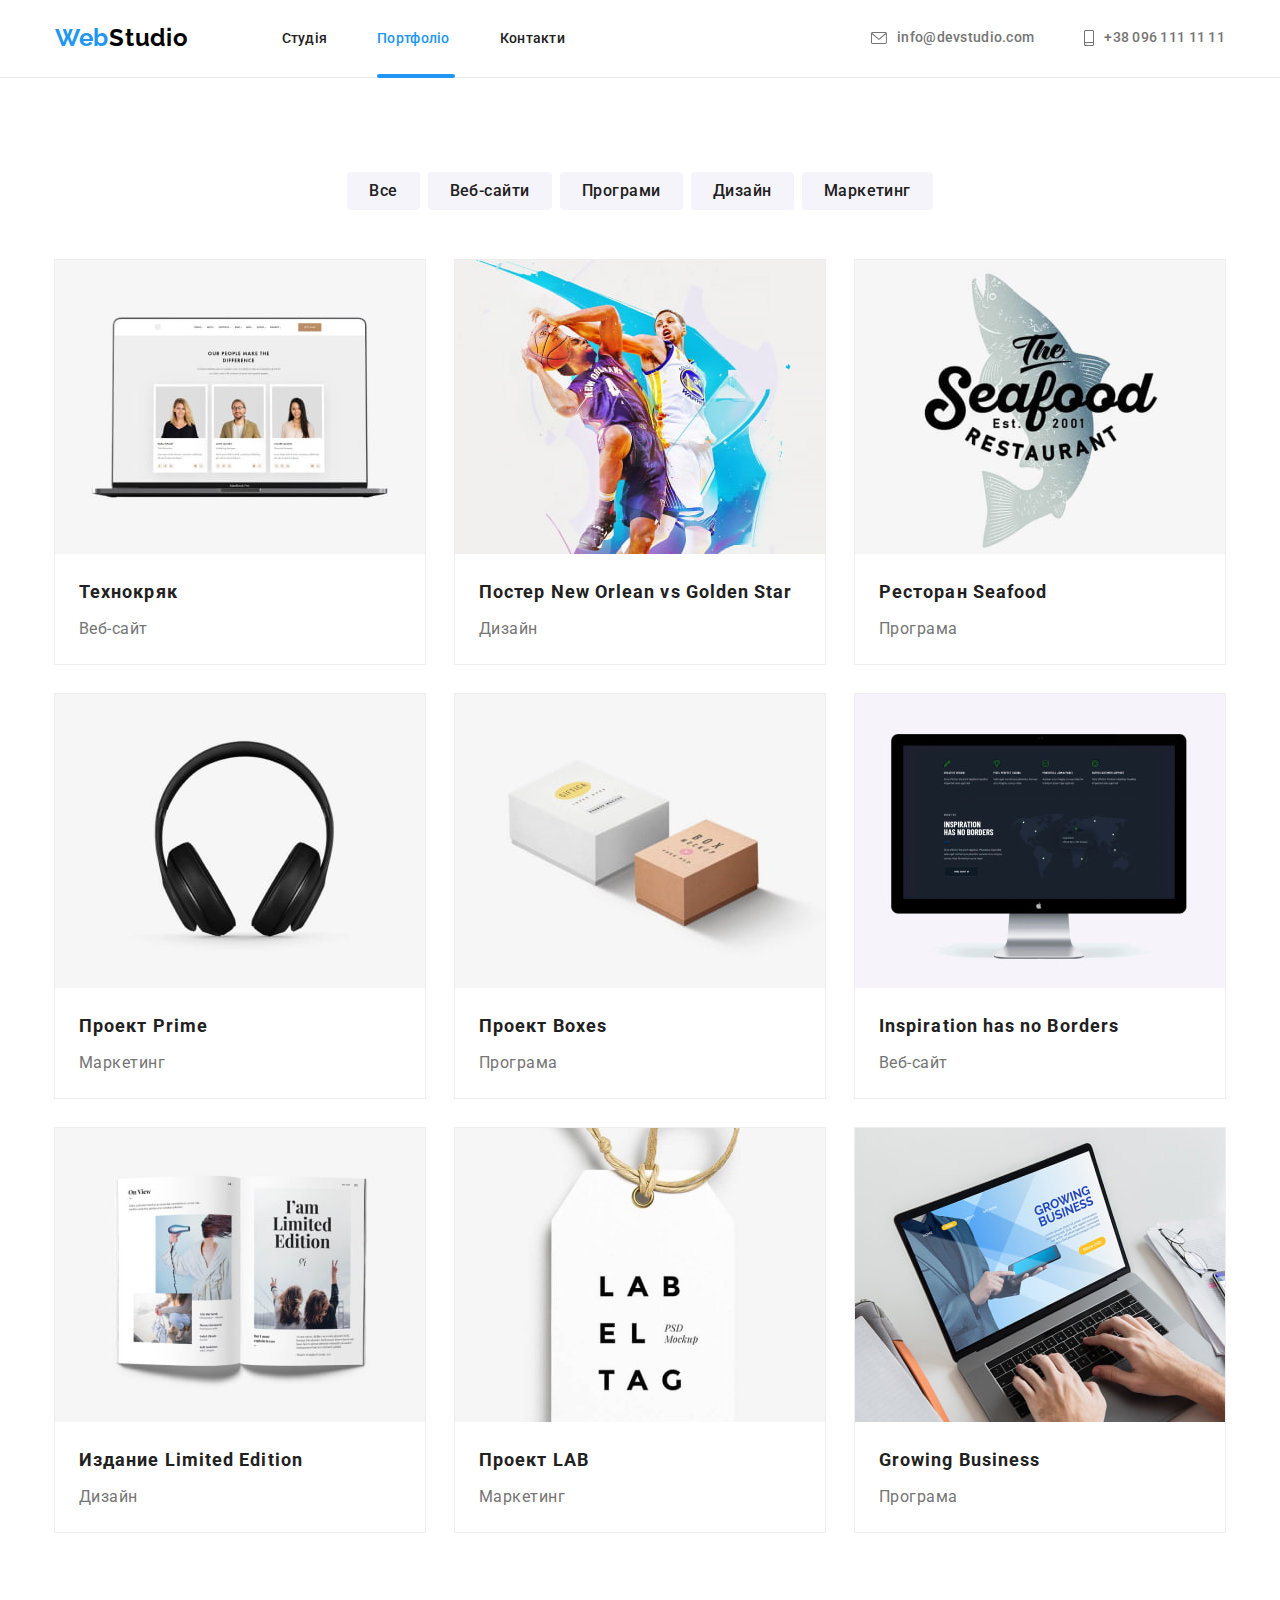
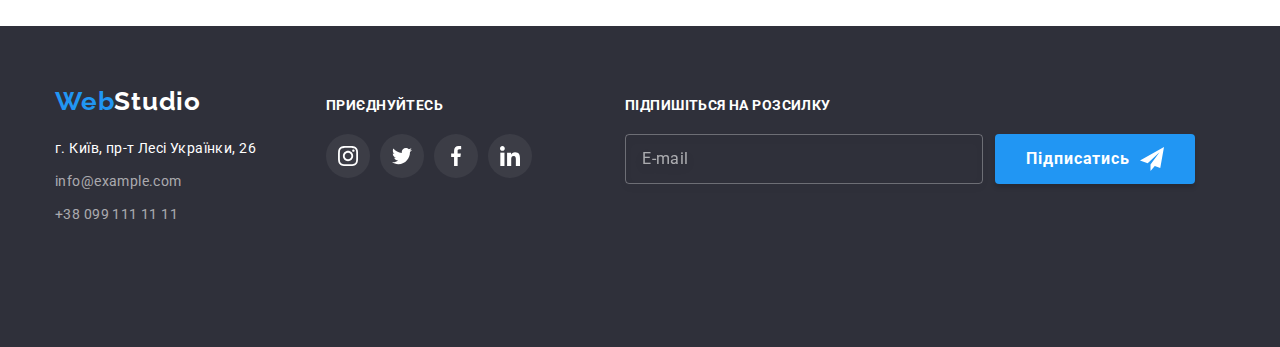
==== commit fb0a9bdb: "updated" ====
--- a/portfolio.html
+++ b/portfolio.html
@@ -341,9 +341,23 @@
                     <li class="site-item">
                         <a class="project-link link" href="">
                             <div class="site-top-wrapper">
-                                <img class="site-img" src="images/laptop.jpg" alt="Growing Business" width="370" height="294">
-                                <p class="site-top-text">Ресурс пропонує комплексні пропозиції з різним рівнем функціоналу та сервісів. Все це
-                                    дозволить відвідувачу отримати вичерпні відомості про компанію або приватну особу</p>
+                                <picture>
+                                    <source srcset="
+                                    ./images/deck-adapt/decktop-project-9.jpg  1x,
+                                    ./images/deck-adapt/decktop-project-9@2.jpg  2x
+                                    " media="(min-width: 1200px)" />
+                                    <source srcset="
+                                    ./images/tab-adapt/tablet-project-9.jpg  1x,
+                                    ./images/tab-adapt/tablet-project-9@2.jpg  2x
+                                    " media="(min-width: 768px)" />
+                                    <source srcset="
+                                    ./images/mob-adapt/mobile-project-9.jpg  1x,
+                                    ./images/mob-adapt/mobile-project-9@2.jpg  2x
+                                    " media="(min-width:480px)" />
+                                    <img class="site-img" src="images/mob-adapt/mobile-project-9.jpg" alt="Технокряк" width="370" height="294">
+                                    <p class="site-top-text">Ресурс пропонує комплексні пропозиції з різним рівнем функціоналу та сервісів. Все це
+                                        дозволить відвідувачу отримати вичерпні відомості про компанію або приватну особу</p>
+                                </picture>
                             </div>
                             <div class="project-info">
                                 <h2 class="project-title">Growing Business</h2>
--- a/css/main.min.css
+++ b/css/main.min.css
@@ -1 +1 @@
-:root{--main-bg-color: #FFFFFF;--main-text-color: #212121;--main-active-color: #2196F3;--white-bg-txt: #FFFFFF;--typical-margin: 94px;--default-font-size: 14px}body{min-width:320px;font-size:var(--default-font-size);color:var(--main-text-color);background-color:var(--main-bg-color)}body{font-family:"Roboto",sans-serif;color:#212121}a{text-decoration:none}p,h1,h2,h3,h4,h5,h6{margin:0}ul,ol{margin:0;padding-left:0;list-style:none}button{cursor:pointer}img{display:block;min-width:100%;height:auto;width:100%}.container{margin:0 auto;padding-left:15px;padding-right:15px}@media screen and (min-width: 480px){.container{width:480px}}@media screen and (min-width: 768px){.container{width:768px}}@media screen and (min-width: 1200px){.container{width:1200px}}.section{padding-top:60px;padding-bottom:60px}@media screen and (min-width: 1200px){.section{padding-top:94px;padding-bottom:94px}}.visually-hidden{clip:rect(0 0 0 0);clip-path:inset(50%);height:1px;overflow:hidden;position:absolute;white-space:nowrap;width:1px}.header{background:#fff;padding-top:10px;padding-bottom:10px;border-bottom:1px solid #ececec;position:relative}@media screen and (min-width: 768px){.header{padding-top:21px;padding-bottom:21px}}@media screen and (min-width: 1200px){.header{padding-top:24px;padding-bottom:25px}}.header .container{display:flex;align-items:center}.logo{color:var(--main-active-color);margin-right:93px}.logo-span{color:#000}.logo,.logo-span{font-family:"Raleway";font-weight:700;font-size:26px;line-height:1.1924;letter-spacing:.03em}@media screen and (min-width: 1200px){.logo,.logo-span{font-size:24px;line-height:1.1666}}.nav__list{display:none}@media screen and (min-width: 768px){.nav__list{display:flex;align-items:center;padding:0}}.nav__link{color:var(--main-text-color);font-weight:500;font-size:14px;line-height:1.1426;letter-spacing:.02em;display:flex;margin-right:50px;transition-property:color;transition-duration:250ms;transition-timing-function:cubic-bezier(0.4, 0, 0.2, 1)}.nav-studio,.nav-portfolio{color:#2196f3}.nav-studio::after,.nav-portfolio::after{content:"";width:48px;height:4px;background-color:#2196f3;border-radius:2px;position:absolute;bottom:-32px}@media screen and (min-width: 768px){.nav-studio::after,.nav-portfolio::after{bottom:-1px}}.nav-portfolio::after{width:78px}@media screen and (min-width: 768px){.contact-list{display:flex;flex-direction:column}}@media screen and (min-width: 1200px){.contact-list{flex-direction:unset;margin-left:auto;align-items:center;padding:0}}.contact-list__contacts{display:none}@media screen and (min-width: 768px){.contact-list__contacts{font-weight:500;font-size:12px;line-height:1.16;letter-spacing:.02em;color:#757575;display:flex;align-items:center;transition-property:color;transition-duration:250ms;transition-timing-function:cubic-bezier(0.4, 0, 0.2, 1)}.contact-list__contacts:hover,.contact-list__contacts:focus{color:var(--main-active-color)}.contact-list__contacts:hover .contact-list__icon,.contact-list__contacts:focus .contact-list__icon{fill:var(--main-active-color)}}@media screen and (min-width: 1200px){.contact-list__contacts{font-style:normal;font-size:14px;line-height:1.14;display:flex;align-items:center;margin-bottom:0}}.contact-list__icon{margin-right:10px;transition-duration:250ms;transition-timing-function:cubic-bezier(0.4, 0, 0.2, 1)}@media screen and (min-width: 768px){.contact-list__icon{fill:#757575;cursor:pointer}}@media screen and (min-width: 768px){.header-email{margin-bottom:10px}}@media screen and (min-width: 1200px){.header-email{margin-right:50px;margin-bottom:0}}.mob-container{padding:48px 40px}.mob-menu{position:fixed;top:0;left:0;background-color:#fff;z-index:1;width:100%;height:100%}.mob-menu .mob-container{display:flex;flex-direction:column;justify-content:space-between;height:100%}.menu-open-button{width:40px;height:40px;background:none;border:none;margin-left:auto}@media screen and (min-width: 768px){.menu-open-button{display:none}}.menu-close-button{width:40px;height:40px;background:none;border:none;margin-left:auto;position:absolute;top:10px;right:15px}.menu-close-button:hover{fill:#2196f3}.menu-close-button:focus{fill:#2196f3}.mob-nav-buttons{font-weight:500;font-size:40px;line-height:1.18;letter-spacing:.02em;color:#212121}.mob-nav-buttons:hover{color:#2196f3}.mob-nav-buttons:focus{color:#2196f3}.mob-studio{color:#2196f3}.mob-portfolio{color:#2196f3}.mob-navigate-item:not(:last-child){margin-bottom:32px}.mob-contact-tel{margin-bottom:32px}.mob-tel{font-weight:500;font-size:34px;line-height:1.18;letter-spacing:.02em;color:#2196f3}.mob-contact-gmail{margin-bottom:64px}.mob-gmail{font-weight:500;font-size:24px;line-height:1.16;letter-spacing:.02em;color:#757575}.mob-gmail:hover{color:#2196f3}.mob-gmail:focus{color:#2196f3}.mob-soc-list{display:flex}.mob-soc-item{border-right:1px solid rgba(33,33,33,.2);padding-right:10px;padding-left:10px}.mob-soc-item:first-child{padding-left:0}.mob-soc-item:last-child{border:none}.mob-soc-link{font-weight:500;font-size:18px;line-height:1.22;letter-spacing:.02em;color:#2196f3}.hero{background-image:linear-gradient(rgba(47, 48, 58, 0.4), rgba(47, 48, 58, 0.4)),url(/images/mob-adapt/mobile-hero.jpg);background-repeat:no-repeat;background-position:center;background-size:cover;max-width:1600px;margin:0 auto}@media(min-device-pixel-ratio: 2),(-webkit-min-device-pixel-ratio: 2),(min-resolution: 192dpi),(min-resolution: 2dppx){.hero{background-image:linear-gradient(rgba(47, 48, 58, 0.4), rgba(47, 48, 58, 0.4)),url(/images/mob-adapt/mobile-hero@2.jpg)}}@media screen and (min-width: 768px){.hero{background-image:linear-gradient(rgba(47, 48, 58, 0.4), rgba(47, 48, 58, 0.4)),url(/images/tab-adapt/tablet-hero.jpg)}}@media(min-device-pixel-ratio: 2),(-webkit-min-device-pixel-ratio: 2),(min-resolution: 192dpi),(min-resolution: 2dppx){.hero{background-image:linear-gradient(rgba(47, 48, 58, 0.4), rgba(47, 48, 58, 0.4)),url(/images/tab-adapt/tablet-hero@2.jpg)}}@media screen and (min-width: 1200px){.hero{background-image:linear-gradient(rgba(47, 48, 58, 0.4), rgba(47, 48, 58, 0.4)),url(/images/deck-adapt/decktop-hero.jpg)}}@media(min-device-pixel-ratio: 2),(-webkit-min-device-pixel-ratio: 2),(min-resolution: 192dpi),(min-resolution: 2dppx){.hero{background-image:linear-gradient(rgba(47, 48, 58, 0.4), rgba(47, 48, 58, 0.4)),url(/images/deck-adapt/decktop-hero@2.jpg)}}.hero .container{display:flex;flex-direction:column;align-items:center;padding-top:118px;padding-bottom:118px}@media screen and (min-width: 480px){.hero .container{padding:118px 60px}}@media screen and (min-width: 768px){.hero .container{padding:118px 204px}}@media screen and (min-width: 1200px){.hero .container{padding-top:200px;padding-bottom:200px}}.hero__title{font-style:normal;font-weight:900;font-size:26px;line-height:1.6153;color:var(--white-bg-txt);text-align:center;letter-spacing:.06em;text-transform:uppercase;margin-bottom:30px}@media screen and (min-width: 1200px){.hero__title{font-size:44px;line-height:1.3636}}.hero__button{font-family:"Roboto",sans-serif;width:200px;height:50px;background:var(--main-active-color);border:none;font-weight:700;font-size:16px;line-height:1.87;letter-spacing:.06em;color:var(--white-bg-txt);border-radius:4px}.specialisation__list{display:flex;flex-wrap:wrap;gap:30px}.specialisation__item{width:450px}@media screen and (min-width: 768px){.specialisation__item{width:calc((100% - 30px)/2)}}@media screen and (min-width: 1200px){.specialisation__item{width:calc((100% - 90px)/4)}}.specialisation__container{height:120px;background-color:#f5f4fa;border-radius:4px;display:flex;align-items:center;justify-content:center;margin-bottom:30px}.specialisation__title{font-weight:700;font-size:14px;line-height:1.14;letter-spacing:.03em;text-transform:uppercase;text-align:center;margin-bottom:10px}@media screen and (min-width: 768px){.specialisation__title{text-align:unset}}.specialisation__text{font-weight:400;font-size:14px;line-height:1.71;letter-spacing:.03em;color:#757575}.work{padding-top:0}@media screen and (max-width: 1199px){.work{clip:rect(0 0 0 0);clip-path:inset(50%);height:1px;overflow:hidden;position:absolute;white-space:nowrap;width:1px}}.work__list{display:flex;margin-left:-30px}.work__item{flex-basis:calc(33.3333333333% - 30px);margin-left:30px}.work__container{position:relative}.work__container .work__text{font-weight:700;font-size:14px;line-height:1.142;text-align:center;letter-spacing:.03em;text-transform:uppercase;color:#fff;position:absolute;bottom:0;left:50%;transform:translate(-50%);padding:27px 0;width:100%;background-color:rgba(47,48,58,.8)}.work__title{font-weight:700;font-size:36px;line-height:1.16;text-align:center;letter-spacing:.03em;margin-bottom:50px}.team{background-color:#f5f4fa}.team__title{font-weight:700;font-size:28px;line-height:1.1785;text-align:center;letter-spacing:.03em;margin-bottom:30px}@media screen and (min-width: 1200px){.team__title{font-size:36px;line-height:1.1666;margin-bottom:50px}}.team__list{display:flex;flex-wrap:wrap;gap:30px}.person{background-color:var(--white-bg-txt);box-shadow:0px 1px 3px rgba(0,0,0,.12),0px 1px 1px rgba(0,0,0,.14),0px 2px 1px rgba(0,0,0,.2);border-radius:0px 0px 4px 4px;width:450px}@media screen and (min-width: 768px){.person{width:calc((100% - 30px)/2)}}@media screen and (min-width: 1200px){.person{width:calc((100% - 90px)/4)}}.person__text{padding-top:30px;padding-bottom:30px}.person__name{font-weight:500;font-size:16px;line-height:1.19;text-align:center;letter-spacing:.03em;margin-bottom:10px}.person__position{font-weight:400;font-size:16px;line-height:1.19;text-align:center;letter-spacing:.03em;color:#757575;margin-bottom:16px}.social-list{display:flex;justify-content:center}.social-list__item{width:44px;height:44px;margin-right:10px}.social-list__item:last-child{margin-right:0}.social-list__link{width:100%;height:100%;border-radius:50%;display:flex;align-items:center;justify-content:center;background-color:#fff;fill:#afb1b8;transition-property:background-color;transition-duration:250ms;transition-timing-function:cubic-bezier(0.4, 0, 0.2, 1)}.social-list__link:hover,.social-list__link:focus{background-color:#2196f3}.social-list__link:hover .social-list__icon,.social-list__link:focus .social-list__icon{fill:#fff}.social-list__icon{transition-property:fill;transition-duration:250ms;transition-timing-function:cubic-bezier(0.4, 0, 0.2, 1)}.client__title{font-weight:700;font-size:28px;line-height:1.1785;text-align:center;letter-spacing:.03em;margin-bottom:30px}@media screen and (min-width: 1200px){.client__title{font-size:36px;line-height:1.1666;margin-bottom:50px}}.client__list{display:flex;flex-wrap:wrap;gap:30px}.client__item{width:calc((100% - 30px)/2)}@media screen and (min-width: 768px){.client__item{width:calc((100% - 60px)/3)}}@media screen and (min-width: 1200px){.client__item{width:calc((100% - 150px)/6)}}.client__link{height:92px;border:1px solid #afb1b8;fill:#afb1b8;border-radius:4px;display:flex;align-items:center;justify-content:center;transition-property:border-color;transition-duration:250ms;transition-timing-function:cubic-bezier(0.4, 0, 0.2, 1)}.client__link:hover,.client__link:focus{border-color:var(--main-active-color)}.client__link:hover .client__icon,.client__link:focus .client__icon{fill:var(--main-active-color)}.client__icon{transition-property:fill;transition-duration:250ms;transition-timing-function:cubic-bezier(0.4, 0, 0.2, 1)}.footer{padding-top:60px;padding-bottom:60px;background-color:#2f303a}@media screen and (min-width: 768px){.footer .container{display:flex;justify-content:center;flex-wrap:wrap}}@media screen and (min-width: 1200px){.footer .container{justify-content:unset}}.footer-company-logo1{color:var(--main-active-color)}.footer-company-logo2{color:var(--white-bg-txt)}.footer-company-logo1,.footer-company-logo2{font-family:"Raleway";font-weight:700;font-size:24px;line-height:28px;letter-spacing:.03em;display:flex;justify-content:center}@media screen and (min-width: 1200px){.footer-company-logo1,.footer-company-logo2{font-size:26px;line-height:1.19;justify-content:unset}}.footer-contacts{font-style:normal;font-weight:400;font-size:14px;line-height:1.714;letter-spacing:.03em;color:rgba(255,255,255,.6);display:flex;justify-content:center;transition-property:color;transition-duration:250ms;transition-timing-function:cubic-bezier(0.4, 0, 0.2, 1)}@media screen and (min-width: 1200px){.footer-contacts{justify-content:unset}}.footer-contacts:hover,.footer-contacts:focus{color:#2196f3}.footer-email{margin-bottom:9px}.location{font-style:normal;color:var(--white-bg-txt);margin-bottom:9px;margin-top:20px;font-weight:400;font-size:14px;line-height:1.714;letter-spacing:.03em;text-align:center}.footer-link-title{font-weight:700;font-size:14px;line-height:1.14;letter-spacing:.03em;text-transform:uppercase;margin-bottom:20px;text-align:center;color:var(--white-bg-txt)}@media screen and (min-width: 1200px){.footer-link-title{text-align:unset}}.footer-social-list{display:flex;justify-content:center}@media screen and (min-width: 1200px){.footer-social-list{justify-content:unset}}.footer-social-item{width:44px;height:44px;margin-right:10px}.footer-social-item:last-child{margin-right:0}.footer-social-link{width:100%;height:100%;border-radius:50%;display:flex;align-items:center;justify-content:center;background-color:rgba(255,255,255,.062745098);fill:#fff;transition-property:background-color;transition-duration:250ms;transition-timing-function:cubic-bezier(0.4, 0, 0.2, 1)}.footer-social-link:hover,.footer-social-link:focus{background-color:#2196f3}.addres-container{margin-bottom:60px}@media screen and (min-width: 768px){.addres-container{margin-right:165px}}@media screen and (min-width: 1200px){.addres-container{margin-right:70px}}.social-container{padding-top:12px;margin-bottom:60px}@media screen and (min-width: 1200px){.social-container{margin-right:93px}}.footer-sub-container{padding-top:12px;padding-bottom:32px}.footer-sub-form{display:flex;justify-content:center;align-items:center;flex-direction:column}@media screen and (min-width: 1200px){.footer-sub-form{flex-direction:unset;align-items:unset}}.footer-sub-title{font-weight:700;font-size:14px;line-height:1.14;letter-spacing:.03em;text-transform:uppercase;color:#fff;margin-bottom:20px;text-align:center}@media screen and (min-width: 1200px){.footer-sub-title{text-align:unset}}.footer-sub-button{color:#fff;font-weight:700;font-size:16px;line-height:1.88;letter-spacing:.06em;background:#2196f3;box-shadow:0px 4px 4px rgba(0,0,0,.15);border-radius:4px;border:none;width:200px;height:50px;display:flex;align-items:center;justify-content:center;cursor:pointer}.footer-sub-icon{margin-left:10px;fill:#fff}.footer-sub-input{border:1px solid rgba(255,255,255,.3);filter:drop-shadow(0px 4px 4px rgba(0, 0, 0, 0.15));border-radius:4px;color:#fff;width:100%;height:50px;padding-left:16px;background-color:rgba(0,0,0,0);outline:none;margin-bottom:20px}@media screen and (min-width: 768px){.footer-sub-input{width:450px}}@media screen and (min-width: 1200px){.footer-sub-input{width:358px;margin-right:12px}}.footer-sub-input:hover,.footer-sub-input:focus{border:1px solid #2196f3}.footer-sub-input:hover::placeholder,.footer-sub-input:focus::placeholder{color:#fff}.footer-sub-input::placeholder{font-weight:400;font-size:16px;line-height:1.25;display:flex;align-items:center;letter-spacing:.03em;color:rgba(255,255,255,.6)}.button{font-family:"Roboto",sans-serif;font-weight:500;font-size:16px;line-height:1.63;letter-spacing:.03em;color:var(--main-text-color);background:#f5f4fa;border:none;border-radius:4px;padding:6px 22px;transition-duration:250ms;transition-timing-function:cubic-bezier(0.4, 0, 0.2, 1)}.button:hover,.button:focus{color:var(--white-bg-txt);background-color:var(--main-active-color);box-shadow:0px 3px 1px rgba(0,0,0,.1),0px 1px 2px rgba(0,0,0,.08),0px 2px 2px rgba(0,0,0,.12)}.site-list,.button-list{display:flex;flex-wrap:wrap}.site-list{gap:30px}.button-list{margin-bottom:25px}@media screen and (min-width: 768px){.button-list{justify-content:center;margin-bottom:30px}}@media screen and (min-width: 1200px){.button-list{margin-bottom:50px}}.button-item{margin-bottom:15px}@media screen and (min-width: 768px){.button-item{margin-bottom:0}}.button-list .button-item:not(:last-child){margin-right:8px}@media screen and (min-width: 480px){.site-item{box-sizing:content-box;outline:1px solid #eee;transition-property:box-shadow;transition-duration:250ms;transition-timing-function:cubic-bezier(0.4, 0, 0.2, 1)}.site-item:hover,.site-item:focus{box-shadow:0px 1px 1px rgba(0,0,0,.12),0px 4px 4px rgba(0,0,0,.06),1px 4px 6px rgba(0,0,0,.16)}.site-item:hover .site-top-text{transform:translateY(0)}}@media screen and (min-width: 768px){.site-item{width:calc((100% - 30px)/2)}}@media screen and (min-width: 1200px){.site-item{width:calc((100% - 60px)/3)}}.site-img{width:450px}@media screen and (min-width: 768px){.site-img{width:354px}}@media screen and (min-width: 1200px){.site-img{width:370px}}.site-top-wrapper{position:relative;overflow:hidden}.site-top-text{position:absolute;font-weight:400;font-size:18px;letter-spacing:.03em;line-height:1.56;color:#fff;background:rgba(33,150,243,.9);top:0;padding:66px 24px;margin:0;min-height:358px;transform:translateY(100%);transition:transform 250ms linear;transition-timing-function:cubic-bezier(0.4, 0, 0.2, 1)}.project-title{font-weight:700;font-size:18px;line-height:2;letter-spacing:.06em;color:var(--main-text-color);margin-bottom:4px}.project-decription{font-weight:400;font-size:16px;line-height:1.87;letter-spacing:.03em;color:#757575}.project-info{padding:20px 24px}.backdrop{width:100%;height:100%;background-color:rgba(0,0,0,.2);position:fixed;top:0;transition:opacity 300ms,visibility 300ms}.backdrop.is-hidden .modal{transform:translate(-50%, -50%) scale(0);transition:transform 250ms linear}.modal-window{width:450px;height:609px;background-color:#fff;border-radius:4px;box-shadow:0px 1px 3px rgba(0,0,0,.12),0px 1px 1px rgba(0,0,0,.14),0px 2px 1px rgba(0,0,0,.2);position:absolute;top:50%;left:50%;transform:translate(-50%, -50%) scale(1);transition-timing-function:cubic-bezier(0.37, 0.23, 0.94, 0.82);padding:40px}@media screen and (min-width: 1200px){.modal-window{width:528px;height:581px}}.modal-button{width:30px;height:30px;border:1px solid rgba(0,0,0,.1);background-color:#fff;border-radius:50%;position:absolute;top:8px;right:8px;cursor:pointer;display:flex;align-items:center;justify-content:center;padding:0;transition:fill 250ms cubic-bezier(0.4, 0, 0.2, 1)}.modal-button:hover{fill:#2196f3}.is-hidden{visibility:hidden;opacity:0;pointer-events:none}.modal-title{font-weight:700;font-size:20px;line-height:1.15;text-align:center;letter-spacing:.03em;color:#212121;margin-bottom:12px}.modal-field{margin-bottom:10px}.modal-label{font-weight:400;font-size:12px;line-height:1.1667;letter-spacing:.01em;color:#757575}.modal-input{width:100%;height:40px;border:1px solid rgba(33,33,33,.2);border-radius:4px;padding-left:42px;outline:none;transition:border-color 250ms cubic-bezier(0.4, 0, 0.2, 1);margin-top:4px}.modal-input:hover,.modal-input:focus{border:1px solid #2196f3}.modal-wrap{position:relative}.modal-wrap:hover .modal-icon,.modal-wrap:focus .modal-icon{fill:var(--main-active-color)}.modal-icon{position:absolute;left:15px;top:50%;fill:#212121;transform:translateY(-50%);transition:fill 250ms cubic-bezier(0.4, 0, 0.2, 1)}.user-comment{width:100%;height:120px;border:1px solid rgba(33,33,33,.2);border-radius:4px;resize:none;padding:12px 16px;margin-top:4px;font-weight:400;font-size:14px;line-height:1.667;letter-spacing:.01em;color:rgba(117,117,117,.5);outline:none;transition:border-color 250ms cubic-bezier(0.4, 0, 0.2, 1)}.user-comment::placeholder{font-weight:400;font-size:12px;line-height:1.1667;letter-spacing:.01em;color:rgba(117,117,117,.5)}.user-comment:hover,.user-comment:focus{border:1px solid #2196f3}.check-text{font-weight:400;font-size:12px;line-height:1.166;letter-spacing:.03em;color:#757575;margin-bottom:20px;display:flex;align-items:center;justify-content:center}@media screen and (min-width: 1200px){.check-text{font-size:14px;line-height:1.714}}.check-text::before{content:"";width:15px;height:15px;border:2px solid #212121;border-radius:3px;margin-right:7px;transition:border-color 250ms cubic-bezier(0.4, 0, 0.2, 1)}.modal-checkbox:checked+.check-text::before{background-color:var(--main-active-color);background-image:url(../images/icon-check.svg);border:none;background-repeat:no-repeat;background-position:center}.modal-checkbox:focus+.check-text::before{border-color:var(--main-active-color)}.modal-link{font-weight:400;font-size:12px;line-height:1.166;letter-spacing:.03em;text-decoration-line:underline;color:#2196f3;margin-left:1px}@media screen and (min-width: 1200px){.modal-link{font-size:14px;line-height:1.714}}.modal-submit-button{font-family:"Roboto",sans-serif;display:flex;justify-content:center;align-items:center;width:200px;height:50px;padding:0;margin:0 auto;font-weight:700;font-size:16px;line-height:1.88;text-align:center;letter-spacing:.06em;cursor:pointer;border:none;color:#fff;background:#2196f3;border-radius:4px;transition:box-shadow 250ms cubic-bezier(0.4, 0, 0.2, 1);transition:background-color 250ms cubic-bezier(0.4, 0, 0.2, 1)}.modal-submit-button:hover,.modal-submit-button:focus{box-shadow:0px 4px 4px rgba(0,0,0,.15);background-color:#188ce8}/*# sourceMappingURL=main.min.css.map */+:root{--main-bg-color: #FFFFFF;--main-text-color: #212121;--main-active-color: #2196F3;--white-bg-txt: #FFFFFF;--typical-margin: 94px;--default-font-size: 14px}body{min-width:320px;font-size:var(--default-font-size);color:var(--main-text-color);background-color:var(--main-bg-color)}body{font-family:"Roboto",sans-serif;color:#212121}a{text-decoration:none}p,h1,h2,h3,h4,h5,h6{margin:0}ul,ol{margin:0;padding-left:0;list-style:none}button{cursor:pointer}img{display:block;min-width:100%;height:auto;width:100%}.container{margin:0 auto;padding-left:15px;padding-right:15px}@media screen and (min-width: 480px){.container{width:480px}}@media screen and (min-width: 768px){.container{width:768px}}@media screen and (min-width: 1200px){.container{width:1200px}}.section{padding-top:60px;padding-bottom:60px}@media screen and (min-width: 1200px){.section{padding-top:94px;padding-bottom:94px}}.visually-hidden{clip:rect(0 0 0 0);clip-path:inset(50%);height:1px;overflow:hidden;position:absolute;white-space:nowrap;width:1px}.header{background:#fff;padding-top:10px;padding-bottom:10px;border-bottom:1px solid #ececec;position:relative}@media screen and (min-width: 768px){.header{padding-top:21px;padding-bottom:21px}}@media screen and (min-width: 1200px){.header{padding-top:24px;padding-bottom:25px}}.header .container{display:flex;align-items:center}.logo{color:var(--main-active-color);margin-right:93px}.logo-span{color:#000}.logo,.logo-span{font-family:"Raleway";font-weight:700;font-size:26px;line-height:1.1924;letter-spacing:.03em}@media screen and (min-width: 1200px){.logo,.logo-span{font-size:24px;line-height:1.1666}}.nav__list{display:none}@media screen and (min-width: 768px){.nav__list{display:flex;align-items:center;padding:0}}.nav__link{color:var(--main-text-color);font-weight:500;font-size:14px;line-height:1.1426;letter-spacing:.02em;display:flex;margin-right:50px;transition-property:color;transition-duration:250ms;transition-timing-function:cubic-bezier(0.4, 0, 0.2, 1)}.nav-studio,.nav-portfolio{color:#2196f3}.nav-studio::after,.nav-portfolio::after{content:"";width:48px;height:4px;background-color:#2196f3;border-radius:2px;position:absolute;bottom:-32px}@media screen and (min-width: 768px){.nav-studio::after,.nav-portfolio::after{bottom:-1px}}.nav-portfolio::after{width:78px}@media screen and (min-width: 768px){.contact-list{display:flex;flex-direction:column}}@media screen and (min-width: 1200px){.contact-list{flex-direction:unset;margin-left:auto;align-items:center;padding:0}}.contact-list__contacts{display:none}@media screen and (min-width: 768px){.contact-list__contacts{font-weight:500;font-size:12px;line-height:1.16;letter-spacing:.02em;color:#757575;display:flex;align-items:center;transition-property:color;transition-duration:250ms;transition-timing-function:cubic-bezier(0.4, 0, 0.2, 1)}.contact-list__contacts:hover,.contact-list__contacts:focus{color:var(--main-active-color)}.contact-list__contacts:hover .contact-list__icon,.contact-list__contacts:focus .contact-list__icon{fill:var(--main-active-color)}}@media screen and (min-width: 1200px){.contact-list__contacts{font-style:normal;font-size:14px;line-height:1.14;display:flex;align-items:center;margin-bottom:0}}.contact-list__icon{margin-right:10px;transition-duration:250ms;transition-timing-function:cubic-bezier(0.4, 0, 0.2, 1)}@media screen and (min-width: 768px){.contact-list__icon{fill:#757575;cursor:pointer}}@media screen and (min-width: 768px){.header-email{margin-bottom:10px}}@media screen and (min-width: 1200px){.header-email{margin-right:50px;margin-bottom:0}}.mob-container{padding:48px 40px}.mob-menu{position:fixed;top:0;left:0;background-color:#fff;z-index:1;width:100%;height:100%}.mob-menu .mob-container{display:flex;flex-direction:column;justify-content:space-between;height:100%}.menu-open-button{width:40px;height:40px;background:none;border:none;margin-left:auto}@media screen and (min-width: 768px){.menu-open-button{display:none}}.menu-close-button{width:40px;height:40px;background:none;border:none;margin-left:auto;position:absolute;top:10px;right:15px}.menu-close-button:hover{fill:#2196f3}.menu-close-button:focus{fill:#2196f3}.mob-nav-buttons{font-weight:500;font-size:40px;line-height:1.18;letter-spacing:.02em;color:#212121}.mob-nav-buttons:hover{color:#2196f3}.mob-nav-buttons:focus{color:#2196f3}.mob-studio{color:#2196f3}.mob-portfolio{color:#2196f3}.mob-navigate-item:not(:last-child){margin-bottom:32px}.mob-contact-tel{margin-bottom:32px}.mob-tel{font-weight:500;font-size:34px;line-height:1.18;letter-spacing:.02em;color:#2196f3}.mob-contact-gmail{margin-bottom:64px}.mob-gmail{font-weight:500;font-size:24px;line-height:1.16;letter-spacing:.02em;color:#757575}.mob-gmail:hover{color:#2196f3}.mob-gmail:focus{color:#2196f3}.mob-soc-list{display:flex}.mob-soc-item{border-right:1px solid rgba(33,33,33,.2);padding-right:10px;padding-left:10px}.mob-soc-item:first-child{padding-left:0}.mob-soc-item:last-child{border:none}.mob-soc-link{font-weight:500;font-size:18px;line-height:1.22;letter-spacing:.02em;color:#2196f3}.hero{background-image:linear-gradient(rgba(47, 48, 58, 0.4), rgba(47, 48, 58, 0.4)) url(../images/mob-adapt/mobile-hero.jpg);background-repeat:no-repeat;background-position:center;background-size:cover;max-width:1600px;margin:0 auto}@media(min-device-pixel-ratio: 2),(-webkit-min-device-pixel-ratio: 2),(min-resolution: 192dpi),(min-resolution: 2dppx){.hero{background-image:linear-gradient(rgba(47, 48, 58, 0.4), rgba(47, 48, 58, 0.4)),url(../images/mob-adapt/mobile-hero@2.jpg)}}@media screen and (min-width: 768px){.hero{background-image:linear-gradient(rgba(47, 48, 58, 0.4), rgba(47, 48, 58, 0.4)),url(../images/tab-adapt/tablet-hero.jpg)}}@media(min-device-pixel-ratio: 2),(-webkit-min-device-pixel-ratio: 2),(min-resolution: 192dpi),(min-resolution: 2dppx){.hero{background-image:linear-gradient(rgba(47, 48, 58, 0.4), rgba(47, 48, 58, 0.4)),url(../images/tab-adapt/tablet-hero@2.jpg)}}@media screen and (min-width: 1200px){.hero{background-image:linear-gradient(rgba(47, 48, 58, 0.4), rgba(47, 48, 58, 0.4)),url(../images/deck-adapt/decktop-hero.jpg)}}@media(min-device-pixel-ratio: 2),(-webkit-min-device-pixel-ratio: 2),(min-resolution: 192dpi),(min-resolution: 2dppx){.hero{background-image:linear-gradient(rgba(47, 48, 58, 0.4), rgba(47, 48, 58, 0.4)),url(../images/deck-adapt/decktop-hero@2.jpg)}}.hero .container{display:flex;flex-direction:column;align-items:center;padding-top:118px;padding-bottom:118px}@media screen and (min-width: 480px){.hero .container{padding:118px 60px}}@media screen and (min-width: 768px){.hero .container{padding:118px 204px}}@media screen and (min-width: 1200px){.hero .container{padding-top:200px;padding-bottom:200px}}.hero__title{font-style:normal;font-weight:900;font-size:26px;line-height:1.6153;color:var(--white-bg-txt);text-align:center;letter-spacing:.06em;text-transform:uppercase;margin-bottom:30px}@media screen and (min-width: 1200px){.hero__title{font-size:44px;line-height:1.3636}}.hero__button{font-family:"Roboto",sans-serif;width:200px;height:50px;background:var(--main-active-color);border:none;font-weight:700;font-size:16px;line-height:1.87;letter-spacing:.06em;color:var(--white-bg-txt);border-radius:4px}.specialisation__list{display:flex;flex-wrap:wrap;gap:30px}.specialisation__item{width:450px}@media screen and (min-width: 768px){.specialisation__item{width:calc((100% - 30px)/2)}}@media screen and (min-width: 1200px){.specialisation__item{width:calc((100% - 90px)/4)}}.specialisation__container{height:120px;background-color:#f5f4fa;border-radius:4px;display:flex;align-items:center;justify-content:center;margin-bottom:30px}.specialisation__title{font-weight:700;font-size:14px;line-height:1.14;letter-spacing:.03em;text-transform:uppercase;text-align:center;margin-bottom:10px}@media screen and (min-width: 768px){.specialisation__title{text-align:unset}}.specialisation__text{font-weight:400;font-size:14px;line-height:1.71;letter-spacing:.03em;color:#757575}.work{padding-top:0}@media screen and (max-width: 1199px){.work{clip:rect(0 0 0 0);clip-path:inset(50%);height:1px;overflow:hidden;position:absolute;white-space:nowrap;width:1px}}.work__list{display:flex;margin-left:-30px}.work__item{flex-basis:calc(33.3333333333% - 30px);margin-left:30px}.work__container{position:relative}.work__container .work__text{font-weight:700;font-size:14px;line-height:1.142;text-align:center;letter-spacing:.03em;text-transform:uppercase;color:#fff;position:absolute;bottom:0;left:50%;transform:translate(-50%);padding:27px 0;width:100%;background-color:rgba(47,48,58,.8)}.work__title{font-weight:700;font-size:36px;line-height:1.16;text-align:center;letter-spacing:.03em;margin-bottom:50px}.team{background-color:#f5f4fa}.team__title{font-weight:700;font-size:28px;line-height:1.1785;text-align:center;letter-spacing:.03em;margin-bottom:30px}@media screen and (min-width: 1200px){.team__title{font-size:36px;line-height:1.1666;margin-bottom:50px}}.team__list{display:flex;flex-wrap:wrap;gap:30px}.person{background-color:var(--white-bg-txt);box-shadow:0px 1px 3px rgba(0,0,0,.12),0px 1px 1px rgba(0,0,0,.14),0px 2px 1px rgba(0,0,0,.2);border-radius:0px 0px 4px 4px;width:450px}@media screen and (min-width: 768px){.person{width:calc((100% - 30px)/2)}}@media screen and (min-width: 1200px){.person{width:calc((100% - 90px)/4)}}.person__text{padding-top:30px;padding-bottom:30px}.person__name{font-weight:500;font-size:16px;line-height:1.19;text-align:center;letter-spacing:.03em;margin-bottom:10px}.person__position{font-weight:400;font-size:16px;line-height:1.19;text-align:center;letter-spacing:.03em;color:#757575;margin-bottom:16px}.social-list{display:flex;justify-content:center}.social-list__item{width:44px;height:44px;margin-right:10px}.social-list__item:last-child{margin-right:0}.social-list__link{width:100%;height:100%;border-radius:50%;display:flex;align-items:center;justify-content:center;background-color:#fff;fill:#afb1b8;transition-property:background-color;transition-duration:250ms;transition-timing-function:cubic-bezier(0.4, 0, 0.2, 1)}.social-list__link:hover,.social-list__link:focus{background-color:#2196f3}.social-list__link:hover .social-list__icon,.social-list__link:focus .social-list__icon{fill:#fff}.social-list__icon{transition-property:fill;transition-duration:250ms;transition-timing-function:cubic-bezier(0.4, 0, 0.2, 1)}.client__title{font-weight:700;font-size:28px;line-height:1.1785;text-align:center;letter-spacing:.03em;margin-bottom:30px}@media screen and (min-width: 1200px){.client__title{font-size:36px;line-height:1.1666;margin-bottom:50px}}.client__list{display:flex;flex-wrap:wrap;gap:30px}.client__item{width:calc((100% - 30px)/2)}@media screen and (min-width: 768px){.client__item{width:calc((100% - 60px)/3)}}@media screen and (min-width: 1200px){.client__item{width:calc((100% - 150px)/6)}}.client__link{height:92px;border:1px solid #afb1b8;fill:#afb1b8;border-radius:4px;display:flex;align-items:center;justify-content:center;transition-property:border-color;transition-duration:250ms;transition-timing-function:cubic-bezier(0.4, 0, 0.2, 1)}.client__link:hover,.client__link:focus{border-color:var(--main-active-color)}.client__link:hover .client__icon,.client__link:focus .client__icon{fill:var(--main-active-color)}.client__icon{transition-property:fill;transition-duration:250ms;transition-timing-function:cubic-bezier(0.4, 0, 0.2, 1)}.footer{padding-top:60px;padding-bottom:60px;background-color:#2f303a}@media screen and (min-width: 768px){.footer .container{display:flex;justify-content:center;flex-wrap:wrap}}@media screen and (min-width: 1200px){.footer .container{justify-content:unset}}.footer-company-logo1{color:var(--main-active-color)}.footer-company-logo2{color:var(--white-bg-txt)}.footer-company-logo1,.footer-company-logo2{font-family:"Raleway";font-weight:700;font-size:24px;line-height:28px;letter-spacing:.03em;display:flex;justify-content:center}@media screen and (min-width: 1200px){.footer-company-logo1,.footer-company-logo2{font-size:26px;line-height:1.19;justify-content:unset}}.footer-contacts{font-style:normal;font-weight:400;font-size:14px;line-height:1.714;letter-spacing:.03em;color:rgba(255,255,255,.6);display:flex;justify-content:center;transition-property:color;transition-duration:250ms;transition-timing-function:cubic-bezier(0.4, 0, 0.2, 1)}@media screen and (min-width: 1200px){.footer-contacts{justify-content:unset}}.footer-contacts:hover,.footer-contacts:focus{color:#2196f3}.footer-email{margin-bottom:9px}.location{font-style:normal;color:var(--white-bg-txt);margin-bottom:9px;margin-top:20px;font-weight:400;font-size:14px;line-height:1.714;letter-spacing:.03em;text-align:center}.footer-link-title{font-weight:700;font-size:14px;line-height:1.14;letter-spacing:.03em;text-transform:uppercase;margin-bottom:20px;text-align:center;color:var(--white-bg-txt)}@media screen and (min-width: 1200px){.footer-link-title{text-align:unset}}.footer-social-list{display:flex;justify-content:center}@media screen and (min-width: 1200px){.footer-social-list{justify-content:unset}}.footer-social-item{width:44px;height:44px;margin-right:10px}.footer-social-item:last-child{margin-right:0}.footer-social-link{width:100%;height:100%;border-radius:50%;display:flex;align-items:center;justify-content:center;background-color:rgba(255,255,255,.062745098);fill:#fff;transition-property:background-color;transition-duration:250ms;transition-timing-function:cubic-bezier(0.4, 0, 0.2, 1)}.footer-social-link:hover,.footer-social-link:focus{background-color:#2196f3}.addres-container{margin-bottom:60px}@media screen and (min-width: 768px){.addres-container{margin-right:165px}}@media screen and (min-width: 1200px){.addres-container{margin-right:70px}}.social-container{padding-top:12px;margin-bottom:60px}@media screen and (min-width: 1200px){.social-container{margin-right:93px}}.footer-sub-container{padding-top:12px;padding-bottom:32px}.footer-sub-form{display:flex;justify-content:center;align-items:center;flex-direction:column}@media screen and (min-width: 1200px){.footer-sub-form{flex-direction:unset;align-items:unset}}.footer-sub-title{font-weight:700;font-size:14px;line-height:1.14;letter-spacing:.03em;text-transform:uppercase;color:#fff;margin-bottom:20px;text-align:center}@media screen and (min-width: 1200px){.footer-sub-title{text-align:unset}}.footer-sub-button{color:#fff;font-weight:700;font-size:16px;line-height:1.88;letter-spacing:.06em;background:#2196f3;box-shadow:0px 4px 4px rgba(0,0,0,.15);border-radius:4px;border:none;width:200px;height:50px;display:flex;align-items:center;justify-content:center;cursor:pointer}.footer-sub-icon{margin-left:10px;fill:#fff}.footer-sub-input{border:1px solid rgba(255,255,255,.3);filter:drop-shadow(0px 4px 4px rgba(0, 0, 0, 0.15));border-radius:4px;color:#fff;width:100%;height:50px;padding-left:16px;background-color:rgba(0,0,0,0);outline:none;margin-bottom:20px}@media screen and (min-width: 768px){.footer-sub-input{width:450px}}@media screen and (min-width: 1200px){.footer-sub-input{width:358px;margin-right:12px}}.footer-sub-input:hover,.footer-sub-input:focus{border:1px solid #2196f3}.footer-sub-input:hover::placeholder,.footer-sub-input:focus::placeholder{color:#fff}.footer-sub-input::placeholder{font-weight:400;font-size:16px;line-height:1.25;display:flex;align-items:center;letter-spacing:.03em;color:rgba(255,255,255,.6)}.button{font-family:"Roboto",sans-serif;font-weight:500;font-size:16px;line-height:1.63;letter-spacing:.03em;color:var(--main-text-color);background:#f5f4fa;border:none;border-radius:4px;padding:6px 22px;transition-duration:250ms;transition-timing-function:cubic-bezier(0.4, 0, 0.2, 1)}.button:hover,.button:focus{color:var(--white-bg-txt);background-color:var(--main-active-color);box-shadow:0px 3px 1px rgba(0,0,0,.1),0px 1px 2px rgba(0,0,0,.08),0px 2px 2px rgba(0,0,0,.12)}.site-list,.button-list{display:flex;flex-wrap:wrap}.site-list{gap:30px}.button-list{margin-bottom:25px}@media screen and (min-width: 768px){.button-list{justify-content:center;margin-bottom:30px}}@media screen and (min-width: 1200px){.button-list{margin-bottom:50px}}.button-item{margin-bottom:15px}@media screen and (min-width: 768px){.button-item{margin-bottom:0}}.button-list .button-item:not(:last-child){margin-right:8px}@media screen and (min-width: 480px){.site-item{box-sizing:content-box;outline:1px solid #eee;transition-property:box-shadow;transition-duration:250ms;transition-timing-function:cubic-bezier(0.4, 0, 0.2, 1)}.site-item:hover,.site-item:focus{box-shadow:0px 1px 1px rgba(0,0,0,.12),0px 4px 4px rgba(0,0,0,.06),1px 4px 6px rgba(0,0,0,.16)}.site-item:hover .site-top-text{transform:translateY(0)}}@media screen and (min-width: 768px){.site-item{width:calc((100% - 30px)/2)}}@media screen and (min-width: 1200px){.site-item{width:calc((100% - 60px)/3)}}.site-img{width:450px}@media screen and (min-width: 768px){.site-img{width:354px}}@media screen and (min-width: 1200px){.site-img{width:370px}}.site-top-wrapper{position:relative;overflow:hidden}.site-top-text{position:absolute;font-weight:400;font-size:18px;letter-spacing:.03em;line-height:1.56;color:#fff;background:rgba(33,150,243,.9);top:0;padding:66px 24px;margin:0;min-height:358px;transform:translateY(100%);transition:transform 250ms linear;transition-timing-function:cubic-bezier(0.4, 0, 0.2, 1)}.project-title{font-weight:700;font-size:18px;line-height:2;letter-spacing:.06em;color:var(--main-text-color);margin-bottom:4px}.project-decription{font-weight:400;font-size:16px;line-height:1.87;letter-spacing:.03em;color:#757575}.project-info{padding:20px 24px}.backdrop{width:100%;height:100%;background-color:rgba(0,0,0,.2);position:fixed;top:0;transition:opacity 300ms,visibility 300ms}.backdrop.is-hidden .modal{transform:translate(-50%, -50%) scale(0);transition:transform 250ms linear}.modal-window{width:450px;height:609px;background-color:#fff;border-radius:4px;box-shadow:0px 1px 3px rgba(0,0,0,.12),0px 1px 1px rgba(0,0,0,.14),0px 2px 1px rgba(0,0,0,.2);position:absolute;top:50%;left:50%;transform:translate(-50%, -50%) scale(1);transition-timing-function:cubic-bezier(0.37, 0.23, 0.94, 0.82);padding:40px}@media screen and (min-width: 1200px){.modal-window{width:528px;height:581px}}.modal-button{width:30px;height:30px;border:1px solid rgba(0,0,0,.1);background-color:#fff;border-radius:50%;position:absolute;top:8px;right:8px;cursor:pointer;display:flex;align-items:center;justify-content:center;padding:0;transition:fill 250ms cubic-bezier(0.4, 0, 0.2, 1)}.modal-button:hover{fill:#2196f3}.is-hidden{visibility:hidden;opacity:0;pointer-events:none}.modal-title{font-weight:700;font-size:20px;line-height:1.15;text-align:center;letter-spacing:.03em;color:#212121;margin-bottom:12px}.modal-field{margin-bottom:10px}.modal-label{font-weight:400;font-size:12px;line-height:1.1667;letter-spacing:.01em;color:#757575}.modal-input{width:100%;height:40px;border:1px solid rgba(33,33,33,.2);border-radius:4px;padding-left:42px;outline:none;transition:border-color 250ms cubic-bezier(0.4, 0, 0.2, 1);margin-top:4px}.modal-input:hover,.modal-input:focus{border:1px solid #2196f3}.modal-wrap{position:relative}.modal-wrap:hover .modal-icon,.modal-wrap:focus .modal-icon{fill:var(--main-active-color)}.modal-icon{position:absolute;left:15px;top:50%;fill:#212121;transform:translateY(-50%);transition:fill 250ms cubic-bezier(0.4, 0, 0.2, 1)}.user-comment{width:100%;height:120px;border:1px solid rgba(33,33,33,.2);border-radius:4px;resize:none;padding:12px 16px;margin-top:4px;font-weight:400;font-size:14px;line-height:1.667;letter-spacing:.01em;color:rgba(117,117,117,.5);outline:none;transition:border-color 250ms cubic-bezier(0.4, 0, 0.2, 1)}.user-comment::placeholder{font-weight:400;font-size:12px;line-height:1.1667;letter-spacing:.01em;color:rgba(117,117,117,.5)}.user-comment:hover,.user-comment:focus{border:1px solid #2196f3}.check-text{font-weight:400;font-size:12px;line-height:1.166;letter-spacing:.03em;color:#757575;margin-bottom:20px;display:flex;align-items:center;justify-content:center}@media screen and (min-width: 1200px){.check-text{font-size:14px;line-height:1.714}}.check-text::before{content:"";width:15px;height:15px;border:2px solid #212121;border-radius:3px;margin-right:7px;transition:border-color 250ms cubic-bezier(0.4, 0, 0.2, 1)}.modal-checkbox:checked+.check-text::before{background-color:var(--main-active-color);background-image:url(../images/icon-check.svg);border:none;background-repeat:no-repeat;background-position:center}.modal-checkbox:focus+.check-text::before{border-color:var(--main-active-color)}.modal-link{font-weight:400;font-size:12px;line-height:1.166;letter-spacing:.03em;text-decoration-line:underline;color:#2196f3;margin-left:1px}@media screen and (min-width: 1200px){.modal-link{font-size:14px;line-height:1.714}}.modal-submit-button{font-family:"Roboto",sans-serif;display:flex;justify-content:center;align-items:center;width:200px;height:50px;padding:0;margin:0 auto;font-weight:700;font-size:16px;line-height:1.88;text-align:center;letter-spacing:.06em;cursor:pointer;border:none;color:#fff;background:#2196f3;border-radius:4px;transition:box-shadow 250ms cubic-bezier(0.4, 0, 0.2, 1);transition:background-color 250ms cubic-bezier(0.4, 0, 0.2, 1)}.modal-submit-button:hover,.modal-submit-button:focus{box-shadow:0px 4px 4px rgba(0,0,0,.15);background-color:#188ce8}/*# sourceMappingURL=main.min.css.map */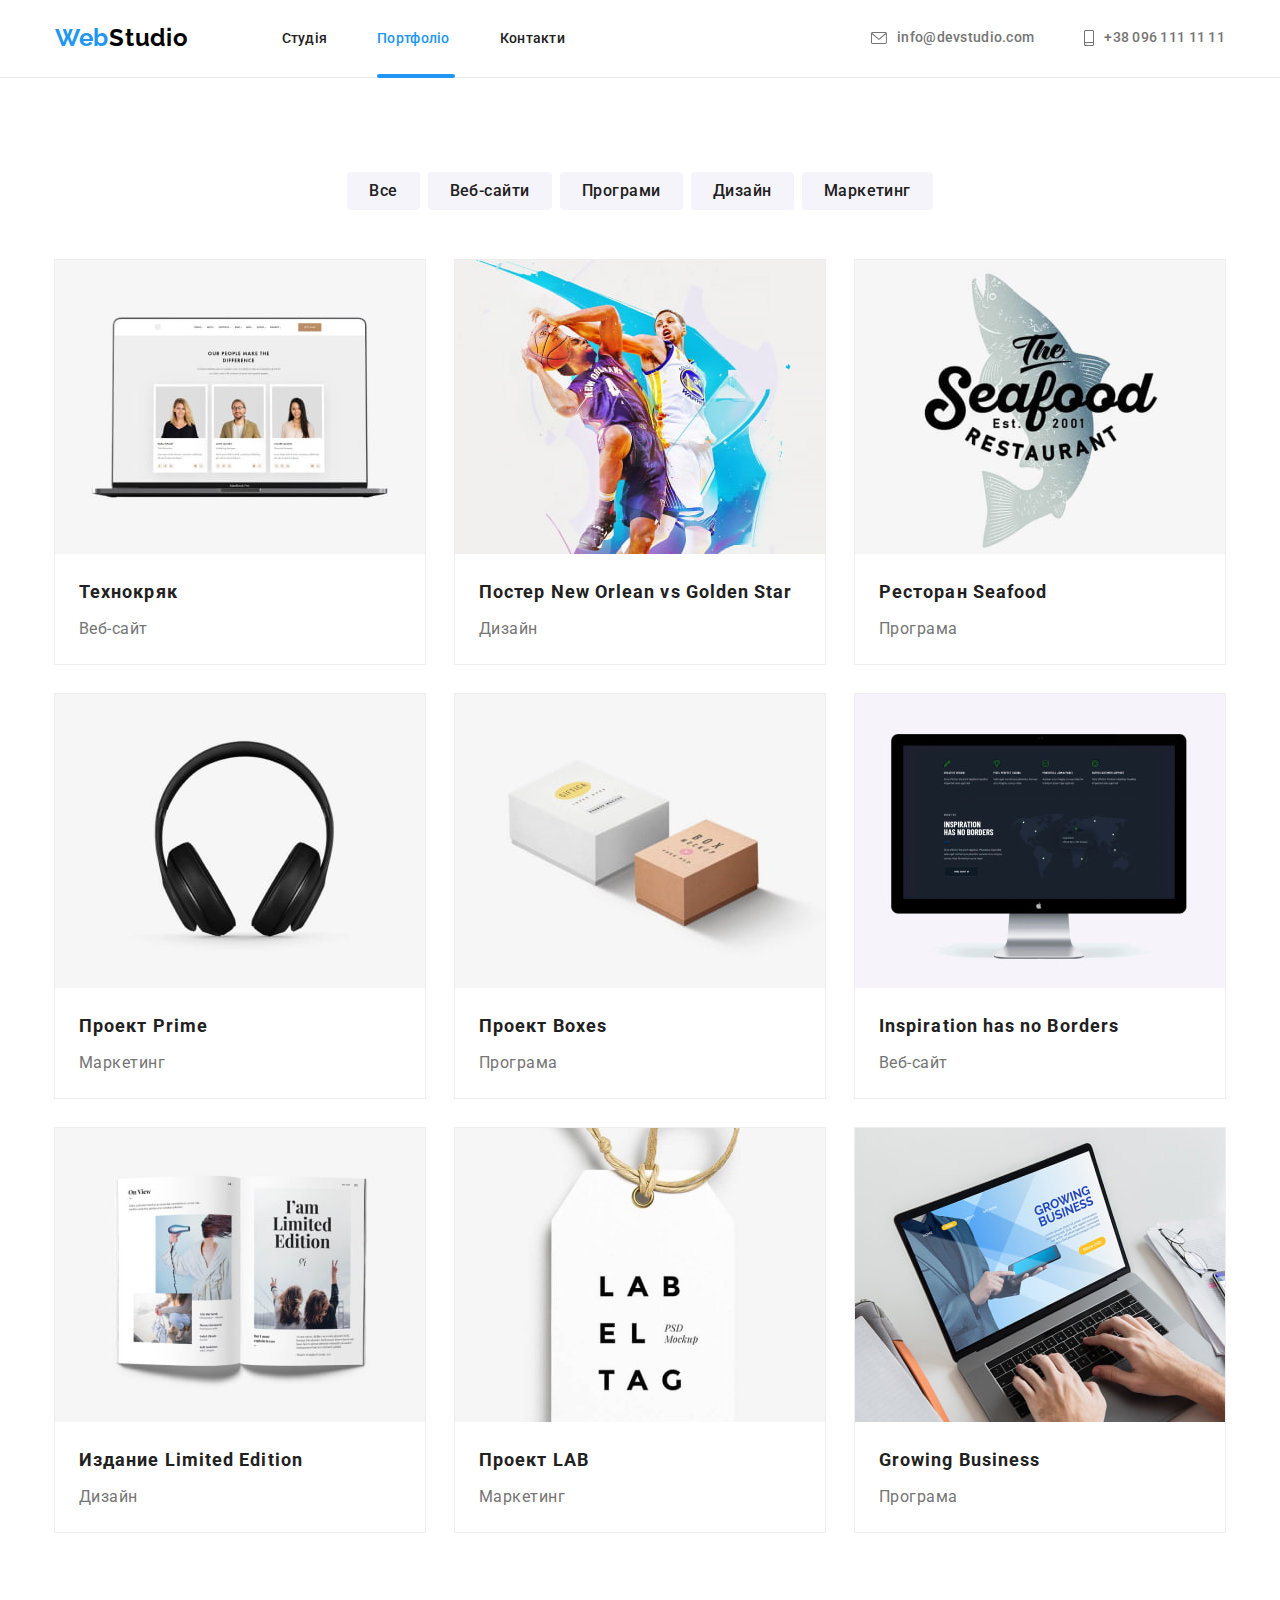
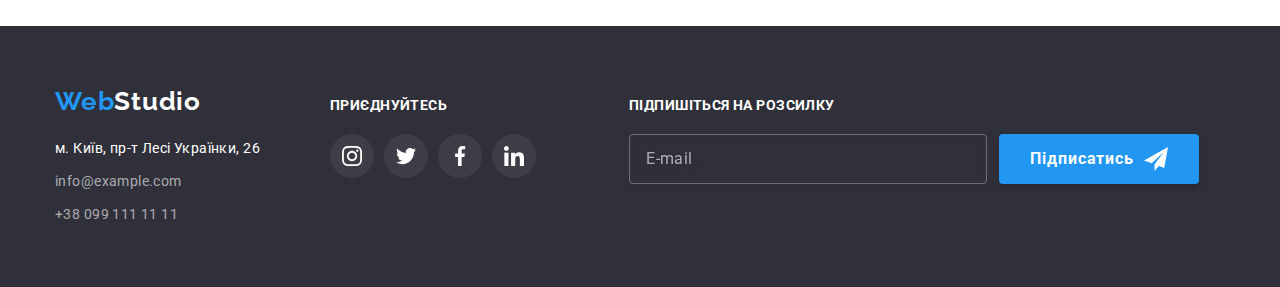
==== commit 121c439d: "123124" ====
--- a/portfolio.html
+++ b/portfolio.html
@@ -1,14 +1,17 @@
 <!DOCTYPE html>
 <html lang="en">
+
 <head>
     <meta charset="UTF-8">
     <meta http-equiv="X-UA-Compatible" content="IE=edge">
     <meta name="viewport" content="width=device-width, initial-scale=1.0">
-    <link rel="stylesheet" href="https://cdnjs.cloudflare.com/ajax/libs/modern-normalize/1.0.0/modern-normalize.min.css">
+    <link rel="stylesheet"
+        href="https://cdnjs.cloudflare.com/ajax/libs/modern-normalize/1.0.0/modern-normalize.min.css">
     <link rel="stylesheet" href="css/main.min.css">
     <link rel="preconnect" href="https://fonts.googleapis.com">
     <link rel="preconnect" href="https://fonts.gstatic.com" crossorigin>
-    <link href="https://fonts.googleapis.com/css2?family=Raleway:wght@700&family=Roboto:wght@400;500;700;900&display=swap"
+    <link
+        href="https://fonts.googleapis.com/css2?family=Raleway:wght@700&family=Roboto:wght@400;500;700;900&display=swap"
         rel="stylesheet">
     <title>Portfolio</title>
 </head>
@@ -138,9 +141,12 @@
                                     ./images/mob-adapt/mobile-project-1.jpg  1x,
                                     ./images/mob-adapt/mobile-project-1@2.jpg  2x
                                     " media="(min-width:480px)" />
-                                    <img class="site-img" src="images/mob-adapt/mobile-project-1.jpg" alt="Технокряк" width="370" height="294">
-                                    <p class="site-top-text">Ресурс пропонує комплексні пропозиції з різним рівнем функціоналу та сервісів. Все це
-                                        дозволить відвідувачу отримати вичерпні відомості про компанію або приватну особу</p>
+                                    <img class="site-img" src="images/mob-adapt/mobile-project-1.jpg" alt="Технокряк"
+                                        width="370" height="294">
+                                    <p class="site-top-text">Ресурс пропонує комплексні пропозиції з різним рівнем
+                                        функціоналу та сервісів. Все це
+                                        дозволить відвідувачу отримати вичерпні відомості про компанію або приватну
+                                        особу</p>
                                 </picture>
                             </div>
                             <div class="project-info">
@@ -165,9 +171,12 @@
                                     ./images/mob-adapt/mobile-project-2.jpg  1x,
                                     ./images/mob-adapt/mobile-project-2@2.jpg  2x
                                     " media="(min-width:480px)" />
-                                    <img class="site-img" src="images/mob-adapt/mobile-project-2.jpg" alt="Технокряк" width="370" height="294">
-                                    <p class="site-top-text">Ресурс пропонує комплексні пропозиції з різним рівнем функціоналу та сервісів. Все це
-                                        дозволить відвідувачу отримати вичерпні відомості про компанію або приватну особу</p>
+                                    <img class="site-img" src="images/mob-adapt/mobile-project-2.jpg" alt="Технокряк"
+                                        width="370" height="294">
+                                    <p class="site-top-text">Ресурс пропонує комплексні пропозиції з різним рівнем
+                                        функціоналу та сервісів. Все це
+                                        дозволить відвідувачу отримати вичерпні відомості про компанію або приватну
+                                        особу</p>
                                 </picture>
                             </div>
                             <div class="project-info">
@@ -192,9 +201,12 @@
                                     ./images/mob-adapt/mobile-project-3.jpg  1x,
                                     ./images/mob-adapt/mobile-project-3@2.jpg  2x
                                     " media="(min-width:480px)" />
-                                    <img class="site-img" src="images/mob-adapt/mobile-project-3.jpg" alt="Технокряк" width="370" height="294">
-                                    <p class="site-top-text">Ресурс пропонує комплексні пропозиції з різним рівнем функціоналу та сервісів. Все це
-                                        дозволить відвідувачу отримати вичерпні відомості про компанію або приватну особу</p>
+                                    <img class="site-img" src="images/mob-adapt/mobile-project-3.jpg" alt="Технокряк"
+                                        width="370" height="294">
+                                    <p class="site-top-text">Ресурс пропонує комплексні пропозиції з різним рівнем
+                                        функціоналу та сервісів. Все це
+                                        дозволить відвідувачу отримати вичерпні відомості про компанію або приватну
+                                        особу</p>
                                 </picture>
                             </div>
                             <div class="project-info">
@@ -219,9 +231,12 @@
                                     ./images/mob-adapt/mobile-project-4.jpg  1x,
                                     ./images/mob-adapt/mobile-project-4@2.jpg  2x
                                     " media="(min-width:480px)" />
-                                    <img class="site-img" src="images/mob-adapt/mobile-project-4.jpg" alt="Технокряк" width="370" height="294">
-                                    <p class="site-top-text">Ресурс пропонує комплексні пропозиції з різним рівнем функціоналу та сервісів. Все це
-                                        дозволить відвідувачу отримати вичерпні відомості про компанію або приватну особу</p>
+                                    <img class="site-img" src="images/mob-adapt/mobile-project-4.jpg" alt="Технокряк"
+                                        width="370" height="294">
+                                    <p class="site-top-text">Ресурс пропонує комплексні пропозиції з різним рівнем
+                                        функціоналу та сервісів. Все це
+                                        дозволить відвідувачу отримати вичерпні відомості про компанію або приватну
+                                        особу</p>
                                 </picture>
                             </div>
                             <div class="project-info">
@@ -246,9 +261,12 @@
                                     ./images/mob-adapt/mobile-project-5.jpg  1x,
                                     ./images/mob-adapt/mobile-project-5@2.jpg  2x
                                     " media="(min-width:480px)" />
-                                    <img class="site-img" src="images/mob-adapt/mobile-project-5.jpg" alt="Технокряк" width="370" height="294">
-                                    <p class="site-top-text">Ресурс пропонує комплексні пропозиції з різним рівнем функціоналу та сервісів. Все це
-                                        дозволить відвідувачу отримати вичерпні відомості про компанію або приватну особу</p>
+                                    <img class="site-img" src="images/mob-adapt/mobile-project-5.jpg" alt="Технокряк"
+                                        width="370" height="294">
+                                    <p class="site-top-text">Ресурс пропонує комплексні пропозиції з різним рівнем
+                                        функціоналу та сервісів. Все це
+                                        дозволить відвідувачу отримати вичерпні відомості про компанію або приватну
+                                        особу</p>
                                 </picture>
                             </div>
                             <div class="project-info">
@@ -273,9 +291,12 @@
                                     ./images/mob-adapt/mobile-project-6.jpg  1x,
                                     ./images/mob-adapt/mobile-project-6@2.jpg  2x
                                     " media="(min-width:480px)" />
-                                    <img class="site-img" src="images/mob-adapt/mobile-project-6.jpg" alt="Технокряк" width="370" height="294">
-                                    <p class="site-top-text">Ресурс пропонує комплексні пропозиції з різним рівнем функціоналу та сервісів. Все це
-                                        дозволить відвідувачу отримати вичерпні відомості про компанію або приватну особу</p>
+                                    <img class="site-img" src="images/mob-adapt/mobile-project-6.jpg" alt="Технокряк"
+                                        width="370" height="294">
+                                    <p class="site-top-text">Ресурс пропонує комплексні пропозиції з різним рівнем
+                                        функціоналу та сервісів. Все це
+                                        дозволить відвідувачу отримати вичерпні відомості про компанію або приватну
+                                        особу</p>
                                 </picture>
                             </div>
                             <div class="project-info">
@@ -300,9 +321,12 @@
                                     ./images/mob-adapt/mobile-project-7.jpg  1x,
                                     ./images/mob-adapt/mobile-project-7@2.jpg  2x
                                     " media="(min-width:480px)" />
-                                    <img class="site-img" src="images/mob-adapt/mobile-project-7.jpg" alt="Технокряк" width="370" height="294">
-                                    <p class="site-top-text">Ресурс пропонує комплексні пропозиції з різним рівнем функціоналу та сервісів. Все це
-                                        дозволить відвідувачу отримати вичерпні відомості про компанію або приватну особу</p>
+                                    <img class="site-img" src="images/mob-adapt/mobile-project-7.jpg" alt="Технокряк"
+                                        width="370" height="294">
+                                    <p class="site-top-text">Ресурс пропонує комплексні пропозиції з різним рівнем
+                                        функціоналу та сервісів. Все це
+                                        дозволить відвідувачу отримати вичерпні відомості про компанію або приватну
+                                        особу</p>
                                 </picture>
                             </div>
                             <div class="project-info">
@@ -312,7 +336,7 @@
                         </a>
                     </li>
                     <li class="site-item">
-                            <a class="project-link link" href="">
+                        <a class="project-link link" href="">
                             <div class="site-top-wrapper">
                                 <picture>
                                     <source srcset="
@@ -327,9 +351,12 @@
                                     ./images/mob-adapt/mobile-project-8.jpg  1x,
                                     ./images/mob-adapt/mobile-project-8@2.jpg  2x
                                     " media="(min-width:480px)" />
-                                    <img class="site-img" src="images/mob-adapt/mobile-project-8.jpg" alt="Технокряк" width="370" height="294">
-                                    <p class="site-top-text">Ресурс пропонує комплексні пропозиції з різним рівнем функціоналу та сервісів. Все це
-                                        дозволить відвідувачу отримати вичерпні відомості про компанію або приватну особу</p>
+                                    <img class="site-img" src="images/mob-adapt/mobile-project-8.jpg" alt="Технокряк"
+                                        width="370" height="294">
+                                    <p class="site-top-text">Ресурс пропонує комплексні пропозиції з різним рівнем
+                                        функціоналу та сервісів. Все це
+                                        дозволить відвідувачу отримати вичерпні відомості про компанію або приватну
+                                        особу</p>
                                 </picture>
                             </div>
                             <div class="project-info">
@@ -354,9 +381,12 @@
                                     ./images/mob-adapt/mobile-project-9.jpg  1x,
                                     ./images/mob-adapt/mobile-project-9@2.jpg  2x
                                     " media="(min-width:480px)" />
-                                    <img class="site-img" src="images/mob-adapt/mobile-project-9.jpg" alt="Технокряк" width="370" height="294">
-                                    <p class="site-top-text">Ресурс пропонує комплексні пропозиції з різним рівнем функціоналу та сервісів. Все це
-                                        дозволить відвідувачу отримати вичерпні відомості про компанію або приватну особу</p>
+                                    <img class="site-img" src="images/mob-adapt/mobile-project-9.jpg" alt="Технокряк"
+                                        width="370" height="294">
+                                    <p class="site-top-text">Ресурс пропонує комплексні пропозиції з різним рівнем
+                                        функціоналу та сервісів. Все це
+                                        дозволить відвідувачу отримати вичерпні відомості про компанію або приватну
+                                        особу</p>
                                 </picture>
                             </div>
                             <div class="project-info">
@@ -373,14 +403,16 @@
     <footer class="footer">
         <div class="container">
             <div class="addres-container">
-                <a class="footer-company-logo1 link" href="">Web<span class="footer-company-logo2 link">Studio</span></a>
+                <a class="footer-company-logo1 link" href="">Web<span
+                        class="footer-company-logo2 link">Studio</span></a>
                 <address>
                     <ul class="location-list list">
                         <li class="location-item">
-                            <p class="location">г. Київ, пр-т Лесі Українки, 26</p>
+                            <p class="location">м. Київ, пр-т Лесі Українки, 26</p>
                         </li>
                         <li class="location-item">
-                            <a class="footer-contacts footer-email link" href="mailto:info@example.com">info@example.com</a>
+                            <a class="footer-contacts footer-email link"
+                                href="mailto:info@example.com">info@example.com</a>
                         </li>
                         <li class="location-item">
                             <a class="footer-contacts link" href="tel:+380991111111">+38 099 111 11 11</a>
@@ -436,4 +468,5 @@
     </footer>
     <script src="./js/mobile-menu.js"></script>
 </body>
+
 </html>--- a/css/main.min.css
+++ b/css/main.min.css
@@ -1 +1 @@
-:root{--main-bg-color: #FFFFFF;--main-text-color: #212121;--main-active-color: #2196F3;--white-bg-txt: #FFFFFF;--typical-margin: 94px;--default-font-size: 14px}body{min-width:320px;font-size:var(--default-font-size);color:var(--main-text-color);background-color:var(--main-bg-color)}body{font-family:"Roboto",sans-serif;color:#212121}a{text-decoration:none}p,h1,h2,h3,h4,h5,h6{margin:0}ul,ol{margin:0;padding-left:0;list-style:none}button{cursor:pointer}img{display:block;min-width:100%;height:auto;width:100%}.container{margin:0 auto;padding-left:15px;padding-right:15px}@media screen and (min-width: 480px){.container{width:480px}}@media screen and (min-width: 768px){.container{width:768px}}@media screen and (min-width: 1200px){.container{width:1200px}}.section{padding-top:60px;padding-bottom:60px}@media screen and (min-width: 1200px){.section{padding-top:94px;padding-bottom:94px}}.visually-hidden{clip:rect(0 0 0 0);clip-path:inset(50%);height:1px;overflow:hidden;position:absolute;white-space:nowrap;width:1px}.header{background:#fff;padding-top:10px;padding-bottom:10px;border-bottom:1px solid #ececec;position:relative}@media screen and (min-width: 768px){.header{padding-top:21px;padding-bottom:21px}}@media screen and (min-width: 1200px){.header{padding-top:24px;padding-bottom:25px}}.header .container{display:flex;align-items:center}.logo{color:var(--main-active-color);margin-right:93px}.logo-span{color:#000}.logo,.logo-span{font-family:"Raleway";font-weight:700;font-size:26px;line-height:1.1924;letter-spacing:.03em}@media screen and (min-width: 1200px){.logo,.logo-span{font-size:24px;line-height:1.1666}}.nav__list{display:none}@media screen and (min-width: 768px){.nav__list{display:flex;align-items:center;padding:0}}.nav__link{color:var(--main-text-color);font-weight:500;font-size:14px;line-height:1.1426;letter-spacing:.02em;display:flex;margin-right:50px;transition-property:color;transition-duration:250ms;transition-timing-function:cubic-bezier(0.4, 0, 0.2, 1)}.nav-studio,.nav-portfolio{color:#2196f3}.nav-studio::after,.nav-portfolio::after{content:"";width:48px;height:4px;background-color:#2196f3;border-radius:2px;position:absolute;bottom:-32px}@media screen and (min-width: 768px){.nav-studio::after,.nav-portfolio::after{bottom:-1px}}.nav-portfolio::after{width:78px}@media screen and (min-width: 768px){.contact-list{display:flex;flex-direction:column}}@media screen and (min-width: 1200px){.contact-list{flex-direction:unset;margin-left:auto;align-items:center;padding:0}}.contact-list__contacts{display:none}@media screen and (min-width: 768px){.contact-list__contacts{font-weight:500;font-size:12px;line-height:1.16;letter-spacing:.02em;color:#757575;display:flex;align-items:center;transition-property:color;transition-duration:250ms;transition-timing-function:cubic-bezier(0.4, 0, 0.2, 1)}.contact-list__contacts:hover,.contact-list__contacts:focus{color:var(--main-active-color)}.contact-list__contacts:hover .contact-list__icon,.contact-list__contacts:focus .contact-list__icon{fill:var(--main-active-color)}}@media screen and (min-width: 1200px){.contact-list__contacts{font-style:normal;font-size:14px;line-height:1.14;display:flex;align-items:center;margin-bottom:0}}.contact-list__icon{margin-right:10px;transition-duration:250ms;transition-timing-function:cubic-bezier(0.4, 0, 0.2, 1)}@media screen and (min-width: 768px){.contact-list__icon{fill:#757575;cursor:pointer}}@media screen and (min-width: 768px){.header-email{margin-bottom:10px}}@media screen and (min-width: 1200px){.header-email{margin-right:50px;margin-bottom:0}}.mob-container{padding:48px 40px}.mob-menu{position:fixed;top:0;left:0;background-color:#fff;z-index:1;width:100%;height:100%}.mob-menu .mob-container{display:flex;flex-direction:column;justify-content:space-between;height:100%}.menu-open-button{width:40px;height:40px;background:none;border:none;margin-left:auto}@media screen and (min-width: 768px){.menu-open-button{display:none}}.menu-close-button{width:40px;height:40px;background:none;border:none;margin-left:auto;position:absolute;top:10px;right:15px}.menu-close-button:hover{fill:#2196f3}.menu-close-button:focus{fill:#2196f3}.mob-nav-buttons{font-weight:500;font-size:40px;line-height:1.18;letter-spacing:.02em;color:#212121}.mob-nav-buttons:hover{color:#2196f3}.mob-nav-buttons:focus{color:#2196f3}.mob-studio{color:#2196f3}.mob-portfolio{color:#2196f3}.mob-navigate-item:not(:last-child){margin-bottom:32px}.mob-contact-tel{margin-bottom:32px}.mob-tel{font-weight:500;font-size:34px;line-height:1.18;letter-spacing:.02em;color:#2196f3}.mob-contact-gmail{margin-bottom:64px}.mob-gmail{font-weight:500;font-size:24px;line-height:1.16;letter-spacing:.02em;color:#757575}.mob-gmail:hover{color:#2196f3}.mob-gmail:focus{color:#2196f3}.mob-soc-list{display:flex}.mob-soc-item{border-right:1px solid rgba(33,33,33,.2);padding-right:10px;padding-left:10px}.mob-soc-item:first-child{padding-left:0}.mob-soc-item:last-child{border:none}.mob-soc-link{font-weight:500;font-size:18px;line-height:1.22;letter-spacing:.02em;color:#2196f3}.hero{background-image:linear-gradient(rgba(47, 48, 58, 0.4), rgba(47, 48, 58, 0.4)) url(../images/mob-adapt/mobile-hero.jpg);background-repeat:no-repeat;background-position:center;background-size:cover;max-width:1600px;margin:0 auto}@media(min-device-pixel-ratio: 2),(-webkit-min-device-pixel-ratio: 2),(min-resolution: 192dpi),(min-resolution: 2dppx){.hero{background-image:linear-gradient(rgba(47, 48, 58, 0.4), rgba(47, 48, 58, 0.4)),url(../images/mob-adapt/mobile-hero@2.jpg)}}@media screen and (min-width: 768px){.hero{background-image:linear-gradient(rgba(47, 48, 58, 0.4), rgba(47, 48, 58, 0.4)),url(../images/tab-adapt/tablet-hero.jpg)}}@media(min-device-pixel-ratio: 2),(-webkit-min-device-pixel-ratio: 2),(min-resolution: 192dpi),(min-resolution: 2dppx){.hero{background-image:linear-gradient(rgba(47, 48, 58, 0.4), rgba(47, 48, 58, 0.4)),url(../images/tab-adapt/tablet-hero@2.jpg)}}@media screen and (min-width: 1200px){.hero{background-image:linear-gradient(rgba(47, 48, 58, 0.4), rgba(47, 48, 58, 0.4)),url(../images/deck-adapt/decktop-hero.jpg)}}@media(min-device-pixel-ratio: 2),(-webkit-min-device-pixel-ratio: 2),(min-resolution: 192dpi),(min-resolution: 2dppx){.hero{background-image:linear-gradient(rgba(47, 48, 58, 0.4), rgba(47, 48, 58, 0.4)),url(../images/deck-adapt/decktop-hero@2.jpg)}}.hero .container{display:flex;flex-direction:column;align-items:center;padding-top:118px;padding-bottom:118px}@media screen and (min-width: 480px){.hero .container{padding:118px 60px}}@media screen and (min-width: 768px){.hero .container{padding:118px 204px}}@media screen and (min-width: 1200px){.hero .container{padding-top:200px;padding-bottom:200px}}.hero__title{font-style:normal;font-weight:900;font-size:26px;line-height:1.6153;color:var(--white-bg-txt);text-align:center;letter-spacing:.06em;text-transform:uppercase;margin-bottom:30px}@media screen and (min-width: 1200px){.hero__title{font-size:44px;line-height:1.3636}}.hero__button{font-family:"Roboto",sans-serif;width:200px;height:50px;background:var(--main-active-color);border:none;font-weight:700;font-size:16px;line-height:1.87;letter-spacing:.06em;color:var(--white-bg-txt);border-radius:4px}.specialisation__list{display:flex;flex-wrap:wrap;gap:30px}.specialisation__item{width:450px}@media screen and (min-width: 768px){.specialisation__item{width:calc((100% - 30px)/2)}}@media screen and (min-width: 1200px){.specialisation__item{width:calc((100% - 90px)/4)}}.specialisation__container{height:120px;background-color:#f5f4fa;border-radius:4px;display:flex;align-items:center;justify-content:center;margin-bottom:30px}.specialisation__title{font-weight:700;font-size:14px;line-height:1.14;letter-spacing:.03em;text-transform:uppercase;text-align:center;margin-bottom:10px}@media screen and (min-width: 768px){.specialisation__title{text-align:unset}}.specialisation__text{font-weight:400;font-size:14px;line-height:1.71;letter-spacing:.03em;color:#757575}.work{padding-top:0}@media screen and (max-width: 1199px){.work{clip:rect(0 0 0 0);clip-path:inset(50%);height:1px;overflow:hidden;position:absolute;white-space:nowrap;width:1px}}.work__list{display:flex;margin-left:-30px}.work__item{flex-basis:calc(33.3333333333% - 30px);margin-left:30px}.work__container{position:relative}.work__container .work__text{font-weight:700;font-size:14px;line-height:1.142;text-align:center;letter-spacing:.03em;text-transform:uppercase;color:#fff;position:absolute;bottom:0;left:50%;transform:translate(-50%);padding:27px 0;width:100%;background-color:rgba(47,48,58,.8)}.work__title{font-weight:700;font-size:36px;line-height:1.16;text-align:center;letter-spacing:.03em;margin-bottom:50px}.team{background-color:#f5f4fa}.team__title{font-weight:700;font-size:28px;line-height:1.1785;text-align:center;letter-spacing:.03em;margin-bottom:30px}@media screen and (min-width: 1200px){.team__title{font-size:36px;line-height:1.1666;margin-bottom:50px}}.team__list{display:flex;flex-wrap:wrap;gap:30px}.person{background-color:var(--white-bg-txt);box-shadow:0px 1px 3px rgba(0,0,0,.12),0px 1px 1px rgba(0,0,0,.14),0px 2px 1px rgba(0,0,0,.2);border-radius:0px 0px 4px 4px;width:450px}@media screen and (min-width: 768px){.person{width:calc((100% - 30px)/2)}}@media screen and (min-width: 1200px){.person{width:calc((100% - 90px)/4)}}.person__text{padding-top:30px;padding-bottom:30px}.person__name{font-weight:500;font-size:16px;line-height:1.19;text-align:center;letter-spacing:.03em;margin-bottom:10px}.person__position{font-weight:400;font-size:16px;line-height:1.19;text-align:center;letter-spacing:.03em;color:#757575;margin-bottom:16px}.social-list{display:flex;justify-content:center}.social-list__item{width:44px;height:44px;margin-right:10px}.social-list__item:last-child{margin-right:0}.social-list__link{width:100%;height:100%;border-radius:50%;display:flex;align-items:center;justify-content:center;background-color:#fff;fill:#afb1b8;transition-property:background-color;transition-duration:250ms;transition-timing-function:cubic-bezier(0.4, 0, 0.2, 1)}.social-list__link:hover,.social-list__link:focus{background-color:#2196f3}.social-list__link:hover .social-list__icon,.social-list__link:focus .social-list__icon{fill:#fff}.social-list__icon{transition-property:fill;transition-duration:250ms;transition-timing-function:cubic-bezier(0.4, 0, 0.2, 1)}.client__title{font-weight:700;font-size:28px;line-height:1.1785;text-align:center;letter-spacing:.03em;margin-bottom:30px}@media screen and (min-width: 1200px){.client__title{font-size:36px;line-height:1.1666;margin-bottom:50px}}.client__list{display:flex;flex-wrap:wrap;gap:30px}.client__item{width:calc((100% - 30px)/2)}@media screen and (min-width: 768px){.client__item{width:calc((100% - 60px)/3)}}@media screen and (min-width: 1200px){.client__item{width:calc((100% - 150px)/6)}}.client__link{height:92px;border:1px solid #afb1b8;fill:#afb1b8;border-radius:4px;display:flex;align-items:center;justify-content:center;transition-property:border-color;transition-duration:250ms;transition-timing-function:cubic-bezier(0.4, 0, 0.2, 1)}.client__link:hover,.client__link:focus{border-color:var(--main-active-color)}.client__link:hover .client__icon,.client__link:focus .client__icon{fill:var(--main-active-color)}.client__icon{transition-property:fill;transition-duration:250ms;transition-timing-function:cubic-bezier(0.4, 0, 0.2, 1)}.footer{padding-top:60px;padding-bottom:60px;background-color:#2f303a}@media screen and (min-width: 768px){.footer .container{display:flex;justify-content:center;flex-wrap:wrap}}@media screen and (min-width: 1200px){.footer .container{justify-content:unset}}.footer-company-logo1{color:var(--main-active-color)}.footer-company-logo2{color:var(--white-bg-txt)}.footer-company-logo1,.footer-company-logo2{font-family:"Raleway";font-weight:700;font-size:24px;line-height:28px;letter-spacing:.03em;display:flex;justify-content:center}@media screen and (min-width: 1200px){.footer-company-logo1,.footer-company-logo2{font-size:26px;line-height:1.19;justify-content:unset}}.footer-contacts{font-style:normal;font-weight:400;font-size:14px;line-height:1.714;letter-spacing:.03em;color:rgba(255,255,255,.6);display:flex;justify-content:center;transition-property:color;transition-duration:250ms;transition-timing-function:cubic-bezier(0.4, 0, 0.2, 1)}@media screen and (min-width: 1200px){.footer-contacts{justify-content:unset}}.footer-contacts:hover,.footer-contacts:focus{color:#2196f3}.footer-email{margin-bottom:9px}.location{font-style:normal;color:var(--white-bg-txt);margin-bottom:9px;margin-top:20px;font-weight:400;font-size:14px;line-height:1.714;letter-spacing:.03em;text-align:center}.footer-link-title{font-weight:700;font-size:14px;line-height:1.14;letter-spacing:.03em;text-transform:uppercase;margin-bottom:20px;text-align:center;color:var(--white-bg-txt)}@media screen and (min-width: 1200px){.footer-link-title{text-align:unset}}.footer-social-list{display:flex;justify-content:center}@media screen and (min-width: 1200px){.footer-social-list{justify-content:unset}}.footer-social-item{width:44px;height:44px;margin-right:10px}.footer-social-item:last-child{margin-right:0}.footer-social-link{width:100%;height:100%;border-radius:50%;display:flex;align-items:center;justify-content:center;background-color:rgba(255,255,255,.062745098);fill:#fff;transition-property:background-color;transition-duration:250ms;transition-timing-function:cubic-bezier(0.4, 0, 0.2, 1)}.footer-social-link:hover,.footer-social-link:focus{background-color:#2196f3}.addres-container{margin-bottom:60px}@media screen and (min-width: 768px){.addres-container{margin-right:165px}}@media screen and (min-width: 1200px){.addres-container{margin-right:70px}}.social-container{padding-top:12px;margin-bottom:60px}@media screen and (min-width: 1200px){.social-container{margin-right:93px}}.footer-sub-container{padding-top:12px;padding-bottom:32px}.footer-sub-form{display:flex;justify-content:center;align-items:center;flex-direction:column}@media screen and (min-width: 1200px){.footer-sub-form{flex-direction:unset;align-items:unset}}.footer-sub-title{font-weight:700;font-size:14px;line-height:1.14;letter-spacing:.03em;text-transform:uppercase;color:#fff;margin-bottom:20px;text-align:center}@media screen and (min-width: 1200px){.footer-sub-title{text-align:unset}}.footer-sub-button{color:#fff;font-weight:700;font-size:16px;line-height:1.88;letter-spacing:.06em;background:#2196f3;box-shadow:0px 4px 4px rgba(0,0,0,.15);border-radius:4px;border:none;width:200px;height:50px;display:flex;align-items:center;justify-content:center;cursor:pointer}.footer-sub-icon{margin-left:10px;fill:#fff}.footer-sub-input{border:1px solid rgba(255,255,255,.3);filter:drop-shadow(0px 4px 4px rgba(0, 0, 0, 0.15));border-radius:4px;color:#fff;width:100%;height:50px;padding-left:16px;background-color:rgba(0,0,0,0);outline:none;margin-bottom:20px}@media screen and (min-width: 768px){.footer-sub-input{width:450px}}@media screen and (min-width: 1200px){.footer-sub-input{width:358px;margin-right:12px}}.footer-sub-input:hover,.footer-sub-input:focus{border:1px solid #2196f3}.footer-sub-input:hover::placeholder,.footer-sub-input:focus::placeholder{color:#fff}.footer-sub-input::placeholder{font-weight:400;font-size:16px;line-height:1.25;display:flex;align-items:center;letter-spacing:.03em;color:rgba(255,255,255,.6)}.button{font-family:"Roboto",sans-serif;font-weight:500;font-size:16px;line-height:1.63;letter-spacing:.03em;color:var(--main-text-color);background:#f5f4fa;border:none;border-radius:4px;padding:6px 22px;transition-duration:250ms;transition-timing-function:cubic-bezier(0.4, 0, 0.2, 1)}.button:hover,.button:focus{color:var(--white-bg-txt);background-color:var(--main-active-color);box-shadow:0px 3px 1px rgba(0,0,0,.1),0px 1px 2px rgba(0,0,0,.08),0px 2px 2px rgba(0,0,0,.12)}.site-list,.button-list{display:flex;flex-wrap:wrap}.site-list{gap:30px}.button-list{margin-bottom:25px}@media screen and (min-width: 768px){.button-list{justify-content:center;margin-bottom:30px}}@media screen and (min-width: 1200px){.button-list{margin-bottom:50px}}.button-item{margin-bottom:15px}@media screen and (min-width: 768px){.button-item{margin-bottom:0}}.button-list .button-item:not(:last-child){margin-right:8px}@media screen and (min-width: 480px){.site-item{box-sizing:content-box;outline:1px solid #eee;transition-property:box-shadow;transition-duration:250ms;transition-timing-function:cubic-bezier(0.4, 0, 0.2, 1)}.site-item:hover,.site-item:focus{box-shadow:0px 1px 1px rgba(0,0,0,.12),0px 4px 4px rgba(0,0,0,.06),1px 4px 6px rgba(0,0,0,.16)}.site-item:hover .site-top-text{transform:translateY(0)}}@media screen and (min-width: 768px){.site-item{width:calc((100% - 30px)/2)}}@media screen and (min-width: 1200px){.site-item{width:calc((100% - 60px)/3)}}.site-img{width:450px}@media screen and (min-width: 768px){.site-img{width:354px}}@media screen and (min-width: 1200px){.site-img{width:370px}}.site-top-wrapper{position:relative;overflow:hidden}.site-top-text{position:absolute;font-weight:400;font-size:18px;letter-spacing:.03em;line-height:1.56;color:#fff;background:rgba(33,150,243,.9);top:0;padding:66px 24px;margin:0;min-height:358px;transform:translateY(100%);transition:transform 250ms linear;transition-timing-function:cubic-bezier(0.4, 0, 0.2, 1)}.project-title{font-weight:700;font-size:18px;line-height:2;letter-spacing:.06em;color:var(--main-text-color);margin-bottom:4px}.project-decription{font-weight:400;font-size:16px;line-height:1.87;letter-spacing:.03em;color:#757575}.project-info{padding:20px 24px}.backdrop{width:100%;height:100%;background-color:rgba(0,0,0,.2);position:fixed;top:0;transition:opacity 300ms,visibility 300ms}.backdrop.is-hidden .modal{transform:translate(-50%, -50%) scale(0);transition:transform 250ms linear}.modal-window{width:450px;height:609px;background-color:#fff;border-radius:4px;box-shadow:0px 1px 3px rgba(0,0,0,.12),0px 1px 1px rgba(0,0,0,.14),0px 2px 1px rgba(0,0,0,.2);position:absolute;top:50%;left:50%;transform:translate(-50%, -50%) scale(1);transition-timing-function:cubic-bezier(0.37, 0.23, 0.94, 0.82);padding:40px}@media screen and (min-width: 1200px){.modal-window{width:528px;height:581px}}.modal-button{width:30px;height:30px;border:1px solid rgba(0,0,0,.1);background-color:#fff;border-radius:50%;position:absolute;top:8px;right:8px;cursor:pointer;display:flex;align-items:center;justify-content:center;padding:0;transition:fill 250ms cubic-bezier(0.4, 0, 0.2, 1)}.modal-button:hover{fill:#2196f3}.is-hidden{visibility:hidden;opacity:0;pointer-events:none}.modal-title{font-weight:700;font-size:20px;line-height:1.15;text-align:center;letter-spacing:.03em;color:#212121;margin-bottom:12px}.modal-field{margin-bottom:10px}.modal-label{font-weight:400;font-size:12px;line-height:1.1667;letter-spacing:.01em;color:#757575}.modal-input{width:100%;height:40px;border:1px solid rgba(33,33,33,.2);border-radius:4px;padding-left:42px;outline:none;transition:border-color 250ms cubic-bezier(0.4, 0, 0.2, 1);margin-top:4px}.modal-input:hover,.modal-input:focus{border:1px solid #2196f3}.modal-wrap{position:relative}.modal-wrap:hover .modal-icon,.modal-wrap:focus .modal-icon{fill:var(--main-active-color)}.modal-icon{position:absolute;left:15px;top:50%;fill:#212121;transform:translateY(-50%);transition:fill 250ms cubic-bezier(0.4, 0, 0.2, 1)}.user-comment{width:100%;height:120px;border:1px solid rgba(33,33,33,.2);border-radius:4px;resize:none;padding:12px 16px;margin-top:4px;font-weight:400;font-size:14px;line-height:1.667;letter-spacing:.01em;color:rgba(117,117,117,.5);outline:none;transition:border-color 250ms cubic-bezier(0.4, 0, 0.2, 1)}.user-comment::placeholder{font-weight:400;font-size:12px;line-height:1.1667;letter-spacing:.01em;color:rgba(117,117,117,.5)}.user-comment:hover,.user-comment:focus{border:1px solid #2196f3}.check-text{font-weight:400;font-size:12px;line-height:1.166;letter-spacing:.03em;color:#757575;margin-bottom:20px;display:flex;align-items:center;justify-content:center}@media screen and (min-width: 1200px){.check-text{font-size:14px;line-height:1.714}}.check-text::before{content:"";width:15px;height:15px;border:2px solid #212121;border-radius:3px;margin-right:7px;transition:border-color 250ms cubic-bezier(0.4, 0, 0.2, 1)}.modal-checkbox:checked+.check-text::before{background-color:var(--main-active-color);background-image:url(../images/icon-check.svg);border:none;background-repeat:no-repeat;background-position:center}.modal-checkbox:focus+.check-text::before{border-color:var(--main-active-color)}.modal-link{font-weight:400;font-size:12px;line-height:1.166;letter-spacing:.03em;text-decoration-line:underline;color:#2196f3;margin-left:1px}@media screen and (min-width: 1200px){.modal-link{font-size:14px;line-height:1.714}}.modal-submit-button{font-family:"Roboto",sans-serif;display:flex;justify-content:center;align-items:center;width:200px;height:50px;padding:0;margin:0 auto;font-weight:700;font-size:16px;line-height:1.88;text-align:center;letter-spacing:.06em;cursor:pointer;border:none;color:#fff;background:#2196f3;border-radius:4px;transition:box-shadow 250ms cubic-bezier(0.4, 0, 0.2, 1);transition:background-color 250ms cubic-bezier(0.4, 0, 0.2, 1)}.modal-submit-button:hover,.modal-submit-button:focus{box-shadow:0px 4px 4px rgba(0,0,0,.15);background-color:#188ce8}/*# sourceMappingURL=main.min.css.map */+:root{--main-bg-color: #FFFFFF;--main-text-color: #212121;--main-active-color: #2196F3;--white-bg-txt: #FFFFFF;--typical-margin: 94px;--default-font-size: 14px}body{min-width:320px;font-size:var(--default-font-size);color:var(--main-text-color);background-color:var(--main-bg-color)}body{font-family:"Roboto",sans-serif;color:#212121}a{text-decoration:none}p,h1,h2,h3,h4,h5,h6{margin:0}ul,ol{margin:0;padding-left:0;list-style:none}button{cursor:pointer}img{display:block;min-width:100%;height:auto}.container{margin:0 auto;padding-left:15px;padding-right:15px}@media screen and (min-width: 480px){.container{width:480px}}@media screen and (min-width: 768px){.container{width:768px}}@media screen and (min-width: 1200px){.container{width:1200px}}.section{padding-top:60px;padding-bottom:60px}@media screen and (min-width: 1200px){.section{padding-top:94px;padding-bottom:94px}}.visually-hidden{clip:rect(0 0 0 0);clip-path:inset(50%);height:1px;overflow:hidden;position:absolute;white-space:nowrap;width:1px}.header{background:#fff;padding-top:10px;padding-bottom:10px;border-bottom:1px solid #ececec;position:relative}@media screen and (min-width: 768px){.header{padding-top:21px;padding-bottom:21px}}@media screen and (min-width: 1200px){.header{padding-top:24px;padding-bottom:25px}}.header .container{display:flex;align-items:center}.logo{color:var(--main-active-color);margin-right:93px}.logo-span{color:#000}.logo,.logo-span{font-family:"Raleway";font-weight:700;font-size:26px;line-height:1.1924;letter-spacing:.03em}@media screen and (min-width: 1200px){.logo,.logo-span{font-size:24px;line-height:1.1666}}.nav__list{display:none}@media screen and (min-width: 768px){.nav__list{display:flex;align-items:center;padding:0}}.nav__link{color:var(--main-text-color);font-weight:500;font-size:14px;line-height:1.1426;letter-spacing:.02em;display:flex;margin-right:50px;transition-property:color;transition-duration:250ms;transition-timing-function:cubic-bezier(0.4, 0, 0.2, 1)}.nav-studio,.nav-portfolio{color:#2196f3}.nav-studio::after,.nav-portfolio::after{content:"";width:48px;height:4px;background-color:#2196f3;border-radius:2px;position:absolute;bottom:-32px}@media screen and (min-width: 768px){.nav-studio::after,.nav-portfolio::after{bottom:-1px}}.nav-portfolio::after{width:78px}@media screen and (min-width: 768px){.contact-list{display:flex;flex-direction:column}}@media screen and (min-width: 1200px){.contact-list{flex-direction:unset;margin-left:auto;align-items:center;padding:0}}.contact-list__contacts{display:none}@media screen and (min-width: 768px){.contact-list__contacts{font-weight:500;font-size:12px;line-height:1.16;letter-spacing:.02em;color:#757575;display:flex;align-items:center;transition-property:color;transition-duration:250ms;transition-timing-function:cubic-bezier(0.4, 0, 0.2, 1)}.contact-list__contacts:hover,.contact-list__contacts:focus{color:var(--main-active-color)}.contact-list__contacts:hover .contact-list__icon,.contact-list__contacts:focus .contact-list__icon{fill:var(--main-active-color)}}@media screen and (min-width: 1200px){.contact-list__contacts{font-style:normal;font-size:14px;line-height:1.14;display:flex;align-items:center;margin-bottom:0}}.contact-list__icon{margin-right:10px;transition-duration:250ms;transition-timing-function:cubic-bezier(0.4, 0, 0.2, 1)}@media screen and (min-width: 768px){.contact-list__icon{fill:#757575;cursor:pointer}}@media screen and (min-width: 768px){.header-email{margin-bottom:10px}}@media screen and (min-width: 1200px){.header-email{margin-right:50px;margin-bottom:0}}.mob-container{padding:48px 40px}.mob-menu{position:fixed;top:0;left:0;background-color:#fff;z-index:1;width:100%;height:100%}.mob-menu .mob-container{display:flex;flex-direction:column;justify-content:space-between;height:100%}.menu-open-button{width:40px;height:40px;background:none;border:none;margin-left:auto}@media screen and (min-width: 768px){.menu-open-button{display:none}}.menu-close-button{width:40px;height:40px;background:none;border:none;margin-left:auto;position:absolute;top:10px;right:15px}.menu-close-button:hover{fill:#2196f3}.menu-close-button:focus{fill:#2196f3}.mob-nav-buttons{font-weight:500;font-size:40px;line-height:1.18;letter-spacing:.02em;color:#212121}.mob-nav-buttons:hover{color:#2196f3}.mob-nav-buttons:focus{color:#2196f3}.mob-studio{color:#2196f3}.mob-portfolio{color:#2196f3}.mob-navigate-item:not(:last-child){margin-bottom:32px}.mob-contact-tel{margin-bottom:32px}.mob-tel{font-weight:500;font-size:34px;line-height:1.18;letter-spacing:.02em;color:#2196f3}.mob-contact-gmail{margin-bottom:64px}.mob-gmail{font-weight:500;font-size:24px;line-height:1.16;letter-spacing:.02em;color:#757575}.mob-gmail:hover{color:#2196f3}.mob-gmail:focus{color:#2196f3}.mob-soc-list{display:flex;flex-wrap:wrap}.mob-soc-item{border-right:1px solid rgba(33,33,33,.2);padding-right:10px;padding-left:10px;margin-bottom:10px}.mob-soc-item:first-child{padding-left:0}.mob-soc-item:last-child{border:none}.mob-soc-link{font-weight:500;font-size:18px;line-height:1.22;letter-spacing:.02em;color:#2196f3}.hero{background-repeat:no-repeat;background-position:center;background-size:cover;background-image:linear-gradient(rgba(47, 48, 58, 0.4), rgba(47, 48, 58, 0.4)),url(../images/mob-adapt/mobile-hero.jpg);max-width:1600px;margin:0 auto}@media(min-device-pixel-ratio: 2),(min-resolution: 192dpi),(min-resolution: 2dppx){.hero{background-image:linear-gradient(rgba(47, 48, 58, 0.4), rgba(47, 48, 58, 0.4)),url(../images/mob-adapt/mobile-hero@2.jpg)}}@media screen and (min-width: 768px){.hero{background-image:linear-gradient(rgba(47, 48, 58, 0.4), rgba(47, 48, 58, 0.4)),url(../images/tab-adapt/tablet-hero.jpg)}}@media screen and (min-width: 768px)and (min-device-pixel-ratio: 2),screen and (min-width: 768px)and (min-resolution: 192dpi),screen and (min-width: 768px)and (min-resolution: 2dppx){.hero{background-image:linear-gradient(rgba(47, 48, 58, 0.4), rgba(47, 48, 58, 0.4)),url(../images/tab-adapt/tablet-hero@2.jpg)}}@media screen and (min-width: 1200px){.hero{background-image:linear-gradient(rgba(47, 48, 58, 0.4), rgba(47, 48, 58, 0.4)),url(../images/deck-adapt/decktop-hero.jpg)}}@media screen and (min-width: 1200px)and (min-device-pixel-ratio: 2),screen and (min-width: 1200px)and (min-resolution: 192dpi),screen and (min-width: 1200px)and (min-resolution: 2dppx){.hero{background-image:linear-gradient(rgba(47, 48, 58, 0.4), rgba(47, 48, 58, 0.4)),url(../images/deck-adapt/decktop-hero@2.jpg)}}.hero .container{display:flex;flex-direction:column;align-items:center;padding:118px 60px}@media screen and (min-width: 768px){.hero .container{padding:118px 204px}}@media screen and (min-width: 1200px){.hero .container{padding-top:200px;padding-bottom:200px}}.hero__title{font-style:normal;font-weight:900;font-size:26px;line-height:1.6153;color:var(--white-bg-txt);text-align:center;letter-spacing:.06em;text-transform:uppercase;margin-bottom:30px}@media screen and (min-width: 1200px){.hero__title{font-size:44px;line-height:1.3636}}.hero__button{font-family:"Roboto",sans-serif;width:200px;height:50px;background:var(--main-active-color);border:none;font-weight:700;font-size:16px;line-height:1.87;letter-spacing:.06em;color:var(--white-bg-txt);border-radius:4px}.specialisation__list{display:flex;flex-wrap:wrap;gap:30px}.specialisation__item{width:450px}@media screen and (min-width: 768px){.specialisation__item{width:calc((100% - 30px)/2)}}@media screen and (min-width: 1200px){.specialisation__item{width:calc((100% - 90px)/4)}}.specialisation__container{height:120px;background-color:#f5f4fa;border-radius:4px;display:flex;align-items:center;justify-content:center;margin-bottom:30px}.specialisation__title{font-weight:700;font-size:14px;line-height:1.14;letter-spacing:.03em;text-transform:uppercase;text-align:center;margin-bottom:10px}@media screen and (min-width: 768px){.specialisation__title{text-align:unset}}.specialisation__text{font-weight:400;font-size:14px;line-height:1.71;letter-spacing:.03em;color:#757575}.work{padding-top:0}@media screen and (max-width: 1199px){.work{clip:rect(0 0 0 0);clip-path:inset(50%);height:1px;overflow:hidden;position:absolute;white-space:nowrap;width:1px}}.work__list{display:flex;margin-left:-30px}.work__item{flex-basis:calc(33.3333333333% - 30px);margin-left:30px}.work__container{position:relative}.work__container .work__text{font-weight:700;font-size:14px;line-height:1.142;text-align:center;letter-spacing:.03em;text-transform:uppercase;color:#fff;position:absolute;bottom:0;left:50%;transform:translate(-50%);padding:27px 0;width:100%;background-color:rgba(47,48,58,.8)}.work__title{font-weight:700;font-size:36px;line-height:1.16;text-align:center;letter-spacing:.03em;margin-bottom:50px}.team{background-color:#f5f4fa}.team__title{font-weight:700;font-size:28px;line-height:1.1785;text-align:center;letter-spacing:.03em;margin-bottom:30px}@media screen and (min-width: 1200px){.team__title{font-size:36px;line-height:1.1666;margin-bottom:50px}}.team__list{display:flex;flex-wrap:wrap;gap:30px}.person{background-color:var(--white-bg-txt);box-shadow:0px 1px 3px rgba(0,0,0,.12),0px 1px 1px rgba(0,0,0,.14),0px 2px 1px rgba(0,0,0,.2);border-radius:0px 0px 4px 4px;width:450px}@media screen and (min-width: 768px){.person{width:calc((100% - 30px)/2)}}@media screen and (min-width: 1200px){.person{width:calc((100% - 90px)/4)}}.person__text{padding-top:30px;padding-bottom:30px}.person__name{font-weight:500;font-size:16px;line-height:1.19;text-align:center;letter-spacing:.03em;margin-bottom:10px}.person__position{font-weight:400;font-size:16px;line-height:1.19;text-align:center;letter-spacing:.03em;color:#757575;margin-bottom:16px}.social-list{display:flex;justify-content:center}.social-list__item{width:44px;height:44px;margin-right:10px}.social-list__item:last-child{margin-right:0}.social-list__link{width:100%;height:100%;border-radius:50%;display:flex;align-items:center;justify-content:center;background-color:#fff;fill:#afb1b8;transition-property:background-color;transition-duration:250ms;transition-timing-function:cubic-bezier(0.4, 0, 0.2, 1)}.social-list__link:hover,.social-list__link:focus{background-color:#2196f3}.social-list__link:hover .social-list__icon,.social-list__link:focus .social-list__icon{fill:#fff}.social-list__icon{transition-property:fill;transition-duration:250ms;transition-timing-function:cubic-bezier(0.4, 0, 0.2, 1)}.client__title{font-weight:700;font-size:28px;line-height:1.1785;text-align:center;letter-spacing:.03em;margin-bottom:30px}@media screen and (min-width: 1200px){.client__title{font-size:36px;line-height:1.1666;margin-bottom:50px}}.client__list{display:flex;flex-wrap:wrap;gap:30px}.client__item{width:calc((100% - 30px)/2)}@media screen and (min-width: 768px){.client__item{width:calc((100% - 60px)/3)}}@media screen and (min-width: 1200px){.client__item{width:calc((100% - 150px)/6)}}.client__link{height:92px;border:1px solid #afb1b8;fill:#afb1b8;border-radius:4px;display:flex;align-items:center;justify-content:center;transition-property:border-color;transition-duration:250ms;transition-timing-function:cubic-bezier(0.4, 0, 0.2, 1)}.client__link:hover,.client__link:focus{border-color:var(--main-active-color)}.client__link:hover .client__icon,.client__link:focus .client__icon{fill:var(--main-active-color)}.client__icon{transition-property:fill;transition-duration:250ms;transition-timing-function:cubic-bezier(0.4, 0, 0.2, 1)}.footer{padding-top:60px;padding-bottom:60px;background-color:#2f303a}@media screen and (min-width: 768px){.footer .container{display:flex;justify-content:center;flex-wrap:wrap}}@media screen and (min-width: 1200px){.footer .container{justify-content:unset}}.footer-company-logo1{color:var(--main-active-color)}.footer-company-logo2{color:var(--white-bg-txt)}.footer-company-logo1,.footer-company-logo2{font-family:"Raleway";font-weight:700;font-size:24px;line-height:28px;letter-spacing:.03em;display:flex;justify-content:center}@media screen and (min-width: 1200px){.footer-company-logo1,.footer-company-logo2{font-size:26px;line-height:1.19;justify-content:unset}}.footer-contacts{font-style:normal;font-weight:400;font-size:14px;line-height:1.714;letter-spacing:.03em;color:rgba(255,255,255,.6);display:flex;justify-content:center;transition-property:color;transition-duration:250ms;transition-timing-function:cubic-bezier(0.4, 0, 0.2, 1)}@media screen and (min-width: 1200px){.footer-contacts{justify-content:unset}}.footer-contacts:hover,.footer-contacts:focus{color:#2196f3}.footer-email{margin-bottom:9px}.location{font-style:normal;color:var(--white-bg-txt);margin-bottom:9px;margin-top:20px;font-weight:400;font-size:14px;line-height:1.714;letter-spacing:.03em;text-align:center}.footer-link-title{font-weight:700;font-size:14px;line-height:1.14;letter-spacing:.03em;text-transform:uppercase;margin-bottom:20px;text-align:center;color:var(--white-bg-txt)}@media screen and (min-width: 1200px){.footer-link-title{text-align:unset}}.footer-social-list{display:flex;justify-content:center}@media screen and (min-width: 1200px){.footer-social-list{justify-content:unset}}.footer-social-item{width:44px;height:44px;margin-right:10px}.footer-social-item:last-child{margin-right:0}.footer-social-link{width:100%;height:100%;border-radius:50%;display:flex;align-items:center;justify-content:center;background-color:rgba(255,255,255,.062745098);fill:#fff;transition-property:background-color;transition-duration:250ms;transition-timing-function:cubic-bezier(0.4, 0, 0.2, 1)}.footer-social-link:hover,.footer-social-link:focus{background-color:#2196f3}.addres-container{margin-bottom:60px}@media screen and (min-width: 768px){.addres-container{margin-right:165px}}@media screen and (min-width: 1200px){.addres-container{margin-right:70px;margin-bottom:0}}.social-container{margin-bottom:60px}@media screen and (min-width: 768px){.social-container{padding-top:5px}}@media screen and (min-width: 1200px){.social-container{margin-right:93px;margin-bottom:0;padding-top:12px}}@media screen and (min-width: 1200px){.footer-sub-container{padding-top:12px}}.footer-sub-form{display:flex;justify-content:center;align-items:center;flex-direction:column}@media screen and (min-width: 1200px){.footer-sub-form{flex-direction:unset;align-items:unset}}.footer-sub-title{font-weight:700;font-size:14px;line-height:1.14;letter-spacing:.03em;text-transform:uppercase;color:#fff;margin-bottom:20px;text-align:center}@media screen and (min-width: 1200px){.footer-sub-title{text-align:unset}}.footer-sub-button{color:#fff;font-weight:700;font-size:16px;line-height:1.88;letter-spacing:.06em;background:#2196f3;box-shadow:0px 4px 4px rgba(0,0,0,.15);border-radius:4px;border:none;width:200px;height:50px;display:flex;align-items:center;justify-content:center;cursor:pointer}.footer-sub-icon{margin-left:10px;fill:#fff}.footer-sub-input{border:1px solid rgba(255,255,255,.3);filter:drop-shadow(0px 4px 4px rgba(0, 0, 0, 0.15));border-radius:4px;color:#fff;width:100%;height:50px;padding-left:16px;background-color:rgba(0,0,0,0);outline:none;margin-bottom:20px}@media screen and (min-width: 768px){.footer-sub-input{width:450px}}@media screen and (min-width: 1200px){.footer-sub-input{width:358px;margin-right:12px}}.footer-sub-input:hover,.footer-sub-input:focus{border:1px solid #2196f3}.footer-sub-input:hover::placeholder,.footer-sub-input:focus::placeholder{color:#fff}.footer-sub-input::placeholder{font-weight:400;font-size:16px;line-height:1.25;display:flex;align-items:center;letter-spacing:.03em;color:rgba(255,255,255,.6)}.button{font-family:"Roboto",sans-serif;font-weight:500;font-size:16px;line-height:1.63;letter-spacing:.03em;color:var(--main-text-color);background:#f5f4fa;border:none;border-radius:4px;padding:6px 22px;transition-duration:250ms;transition-timing-function:cubic-bezier(0.4, 0, 0.2, 1)}.button:hover,.button:focus{color:var(--white-bg-txt);background-color:var(--main-active-color);box-shadow:0px 3px 1px rgba(0,0,0,.1),0px 1px 2px rgba(0,0,0,.08),0px 2px 2px rgba(0,0,0,.12)}.site-list,.button-list{display:flex;flex-wrap:wrap}.site-list{gap:30px}.button-list{margin-bottom:25px}@media screen and (min-width: 768px){.button-list{justify-content:center;margin-bottom:30px}}@media screen and (min-width: 1200px){.button-list{margin-bottom:50px}}.button-item{margin-bottom:15px}@media screen and (min-width: 768px){.button-item{margin-bottom:0}}.button-list .button-item:not(:last-child){margin-right:8px}.site-item{box-sizing:content-box;width:100%;outline:1px solid #eee;transition-property:box-shadow;transition-duration:250ms;transition-timing-function:cubic-bezier(0.4, 0, 0.2, 1)}.site-item:hover,.site-item:focus{box-shadow:0px 1px 1px rgba(0,0,0,.12),0px 4px 4px rgba(0,0,0,.06),1px 4px 6px rgba(0,0,0,.16)}.site-item:hover .site-top-text{transform:translateY(0)}@media screen and (min-width: 768px){.site-item{width:calc((100% - 30px)/2)}}@media screen and (min-width: 1200px){.site-item{width:calc((100% - 60px)/3)}}.site-top-wrapper{position:relative;overflow:hidden}.site-top-text{position:absolute;font-weight:400;font-size:18px;letter-spacing:.03em;line-height:1.56;color:#fff;background:rgba(33,150,243,.9);top:0;padding:77px 24px;margin:0;transform:translateY(100%);transition:transform 250ms linear;transition-timing-function:cubic-bezier(0.4, 0, 0.2, 1)}@media screen and (min-width: 768px){.site-top-text{padding:49px 24px 90px 24px}}@media screen and (min-width: 1200px){.site-top-text{padding:63px 24px}}.project-title{font-weight:700;font-size:18px;line-height:2;letter-spacing:.06em;color:var(--main-text-color);margin-bottom:4px}.project-decription{font-weight:400;font-size:16px;line-height:1.87;letter-spacing:.03em;color:#757575}.project-info{padding:20px 24px}.backdrop{width:100%;height:100%;background-color:rgba(0,0,0,.2);position:fixed;top:0;transition:opacity 300ms,visibility 300ms;transition:opacity 300ms,visibility 300ms}@media screen and (max-width: 767px){.backdrop{padding-top:93px;padding-right:15px;padding-left:15px;padding-bottom:15px}}.backdrop.is-hidden .modal{transform:translate(-50%, -50%) scale(0);transition:transform 250ms linear}.modal-window{background-color:#fff;border-radius:4px;box-shadow:0px 1px 3px rgba(0,0,0,.12),0px 1px 1px rgba(0,0,0,.14),0px 2px 1px rgba(0,0,0,.2);position:absolute;top:50%;left:50%;transform:translate(-50%, -50%) scale(1);transition-timing-function:cubic-bezier(0.37, 0.23, 0.94, 0.82);padding:40px}@media screen and (max-width: 767px){.modal-window{width:100%;position:relative}}@media screen and (min-width: 480px){.modal-window{width:450px;position:absolute}}@media screen and (min-width: 768px){.modal-window{min-height:609px;min-width:450px}}@media screen and (min-width: 1200px){.modal-window{min-width:528px;min-height:581px}}.modal-button{width:30px;height:30px;border:1px solid rgba(0,0,0,.1);background-color:#fff;border-radius:50%;position:absolute;top:8px;right:8px;cursor:pointer;display:flex;align-items:center;justify-content:center;padding:0;transition:fill 250ms cubic-bezier(0.4, 0, 0.2, 1)}.modal-button:hover{fill:#2196f3}.is-hidden{visibility:hidden;opacity:0;pointer-events:none}.modal-title{font-weight:700;font-size:20px;line-height:1.15;text-align:center;letter-spacing:.03em;color:#212121;margin-bottom:12px}.modal-field{margin-bottom:10px}.modal-label{font-weight:400;font-size:12px;line-height:1.1667;letter-spacing:.01em;color:#757575}.modal-input{width:100%;height:40px;border:1px solid rgba(33,33,33,.2);border-radius:4px;padding-left:42px;outline:none;transition:border-color 250ms cubic-bezier(0.4, 0, 0.2, 1);margin-top:4px}.modal-input:hover,.modal-input:focus{border:1px solid #2196f3}.modal-wrap{position:relative}.modal-wrap:hover .modal-icon,.modal-wrap:focus .modal-icon{fill:var(--main-active-color)}.modal-icon{position:absolute;left:15px;top:50%;fill:#212121;transform:translateY(-50%);transition:fill 250ms cubic-bezier(0.4, 0, 0.2, 1)}.user-comment{width:100%;height:120px;border:1px solid rgba(33,33,33,.2);border-radius:4px;resize:none;padding:12px 16px;margin-top:4px;font-weight:400;font-size:14px;line-height:1.667;letter-spacing:.01em;color:rgba(117,117,117,.5);outline:none;transition:border-color 250ms cubic-bezier(0.4, 0, 0.2, 1)}.user-comment::placeholder{font-weight:400;font-size:12px;line-height:1.1667;letter-spacing:.01em;color:rgba(117,117,117,.5)}.user-comment:hover,.user-comment:focus{border:1px solid #2196f3}.check-text{font-weight:400;font-size:12px;line-height:1.166;letter-spacing:.03em;color:#757575;margin-bottom:30px;display:flex;align-items:center;justify-content:center}@media screen and (min-width: 1200px){.check-text{font-size:14px;line-height:1.714}}.check-text::before{content:"";width:15px;height:15px;border:2px solid #212121;border-radius:3px;margin-right:7px;transition:border-color 250ms cubic-bezier(0.4, 0, 0.2, 1)}.modal-checkbox:checked+.check-text::before{background-color:var(--main-active-color);background-image:url(../images/icon-check.svg);border:none;background-repeat:no-repeat;background-position:center}.modal-checkbox:focus+.check-text::before{border-color:var(--main-active-color)}.modal-link{font-weight:400;font-size:12px;line-height:1.166;letter-spacing:.03em;text-decoration-line:underline;color:#2196f3;margin-left:1px}@media screen and (min-width: 1200px){.modal-link{font-size:14px;line-height:1.714}}.modal-submit-button{font-family:"Roboto",sans-serif;display:flex;justify-content:center;align-items:center;width:200px;height:50px;padding:0;margin:0 auto;font-weight:700;font-size:16px;line-height:1.88;text-align:center;letter-spacing:.06em;cursor:pointer;border:none;color:#fff;background:#2196f3;border-radius:4px;transition:box-shadow 250ms cubic-bezier(0.4, 0, 0.2, 1);transition:background-color 250ms cubic-bezier(0.4, 0, 0.2, 1)}.modal-submit-button:hover,.modal-submit-button:focus{box-shadow:0px 4px 4px rgba(0,0,0,.15);background-color:#188ce8}/*# sourceMappingURL=main.min.css.map */